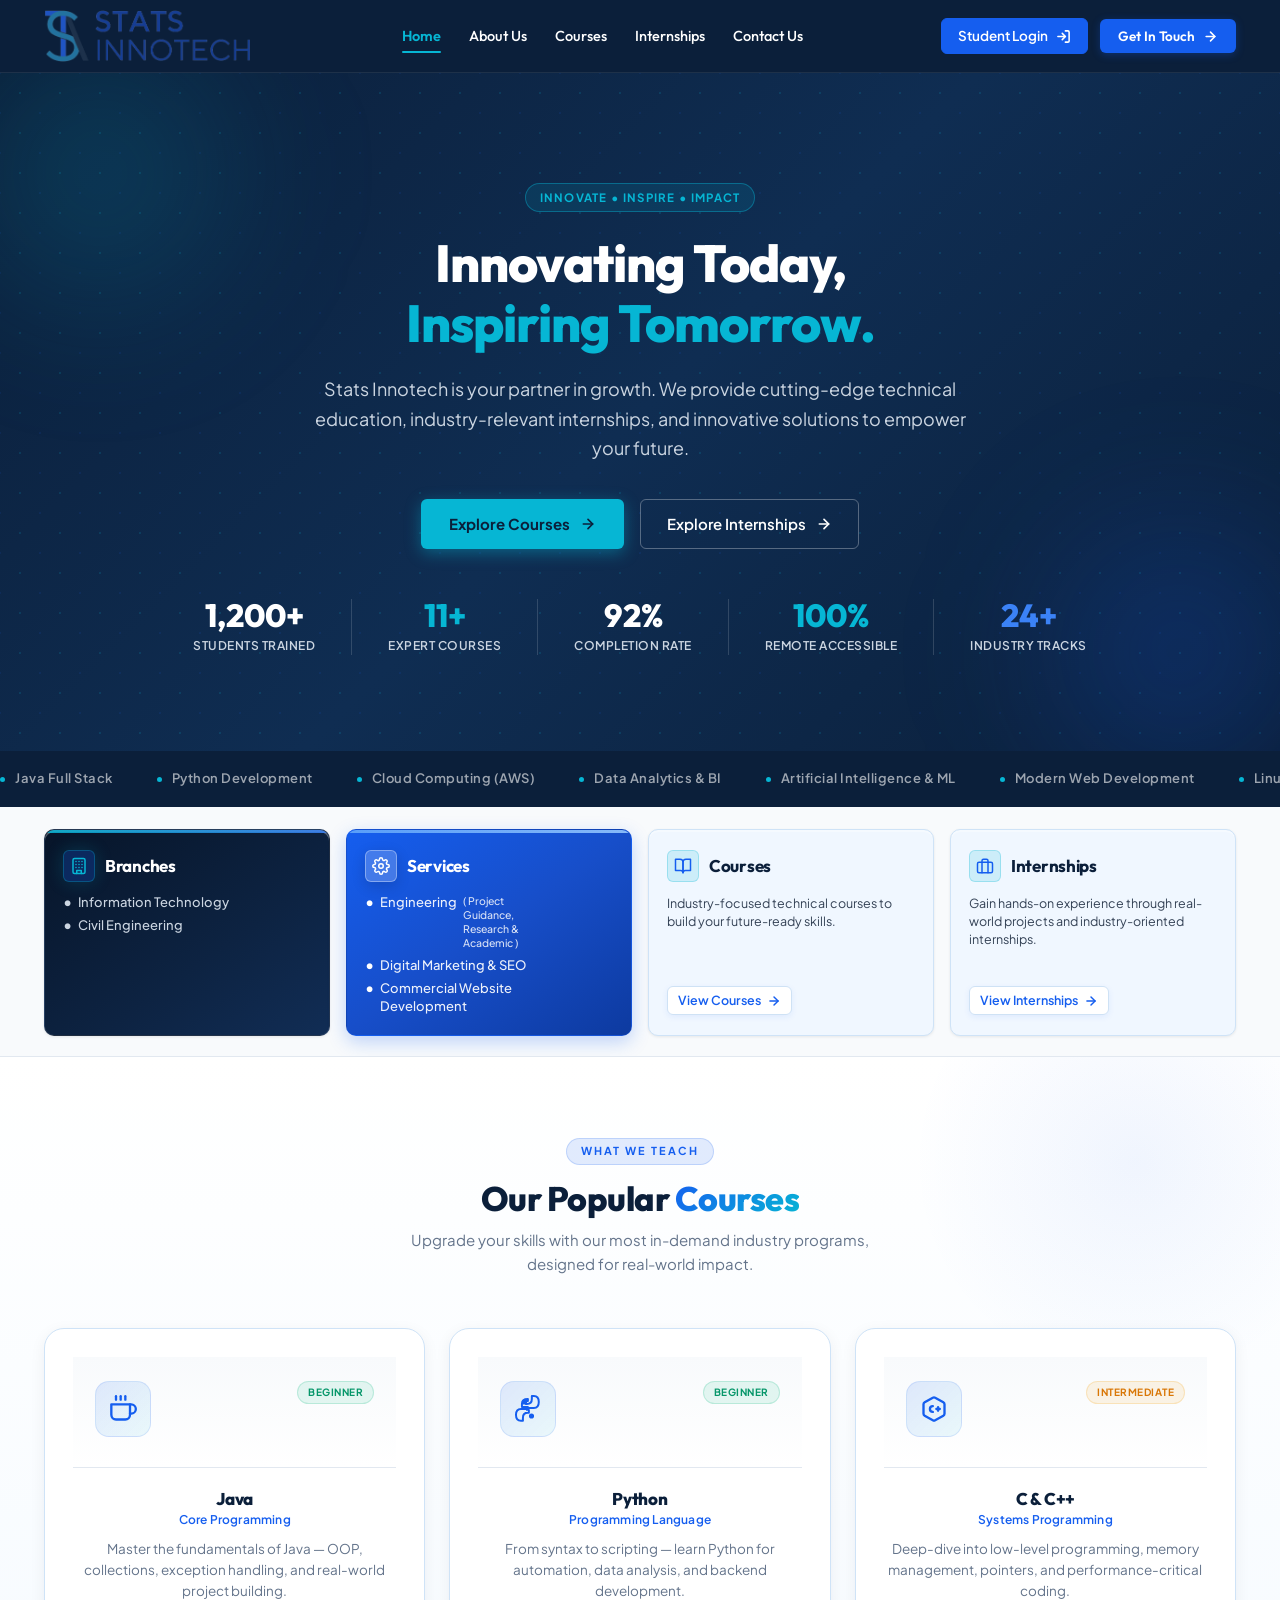
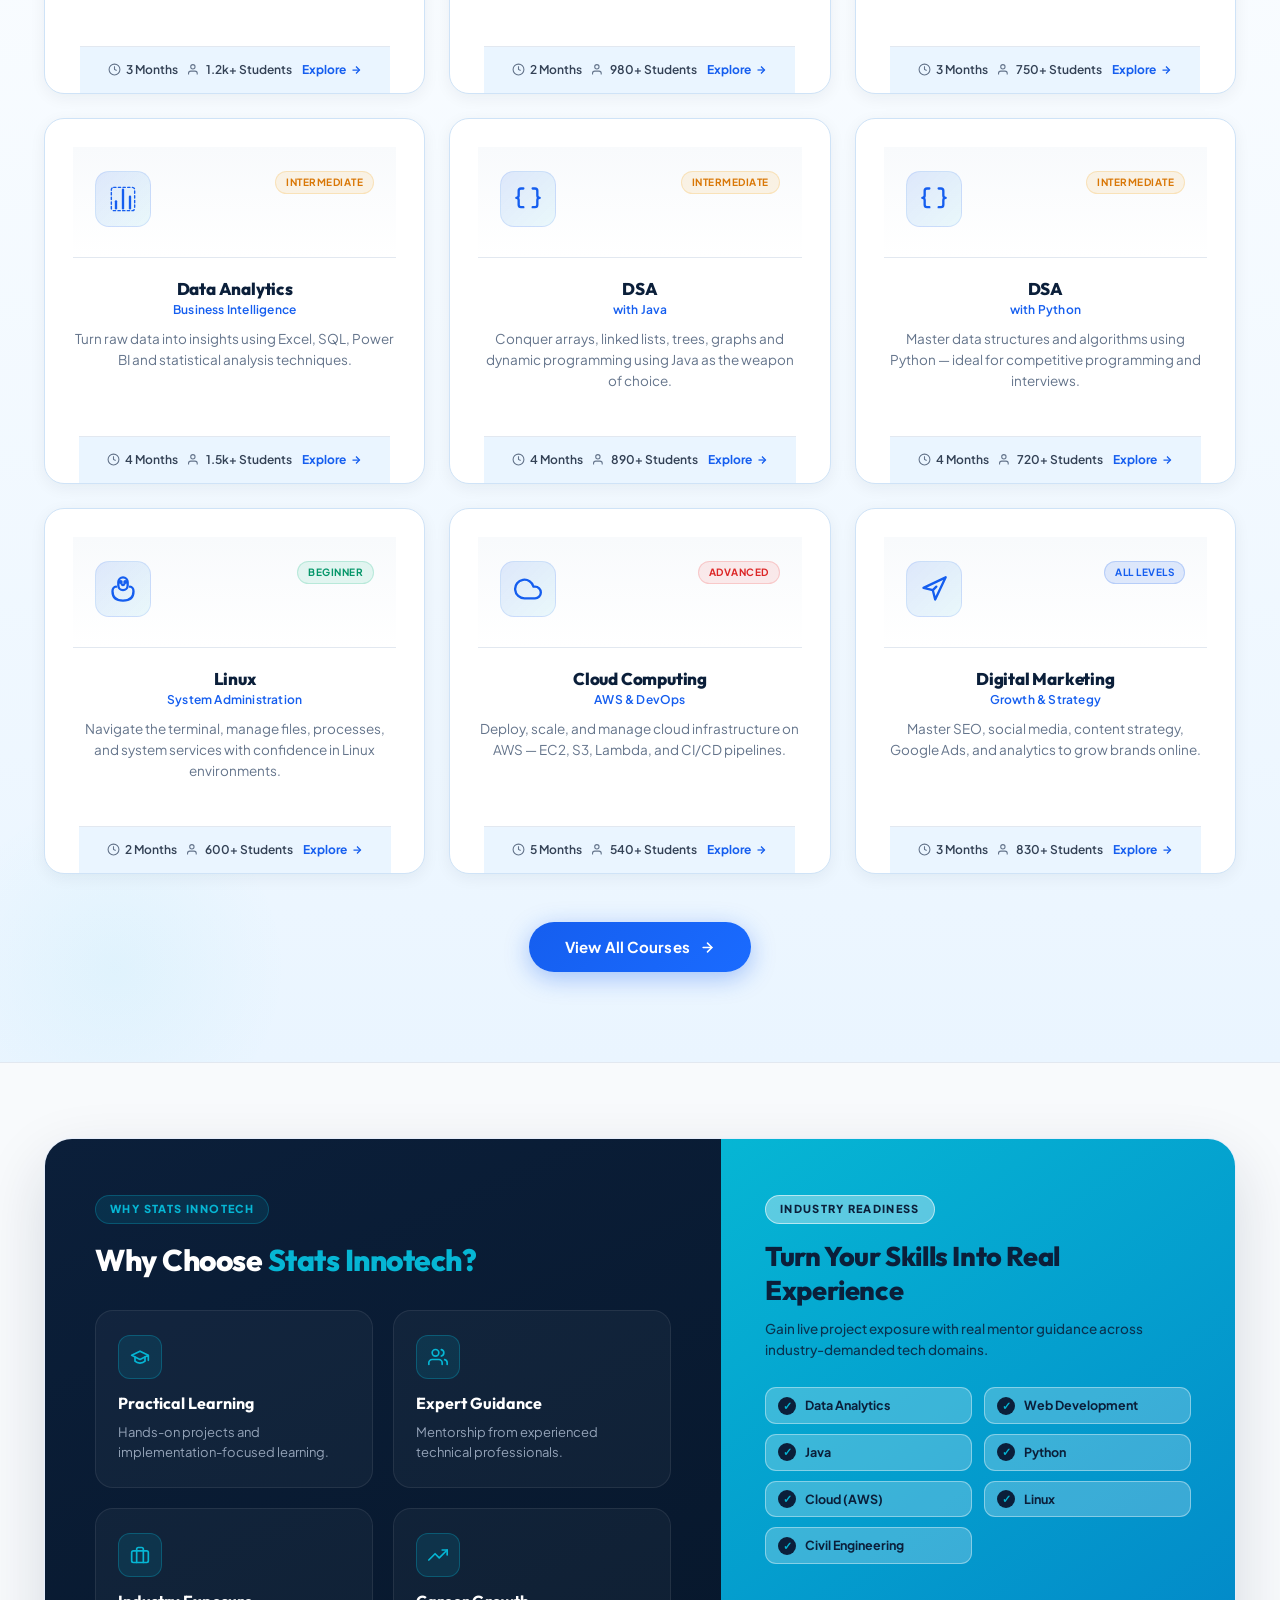
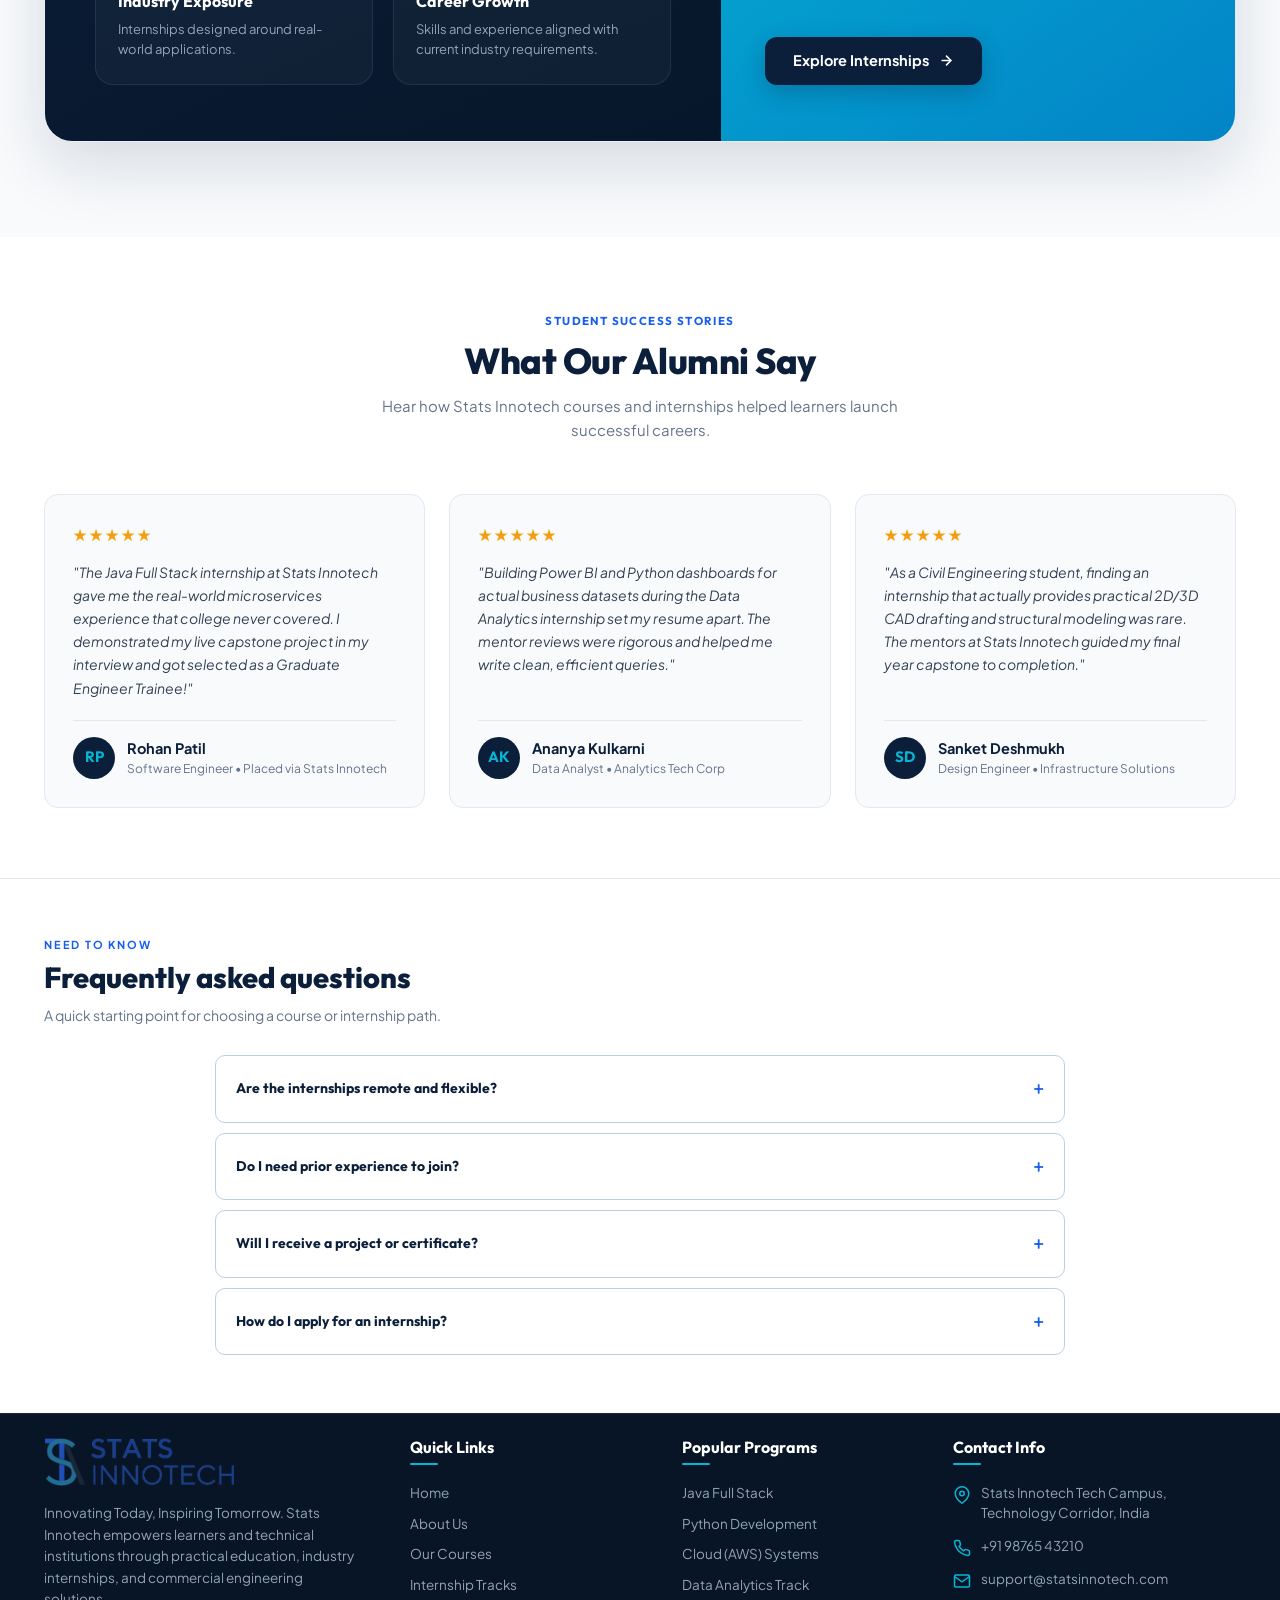
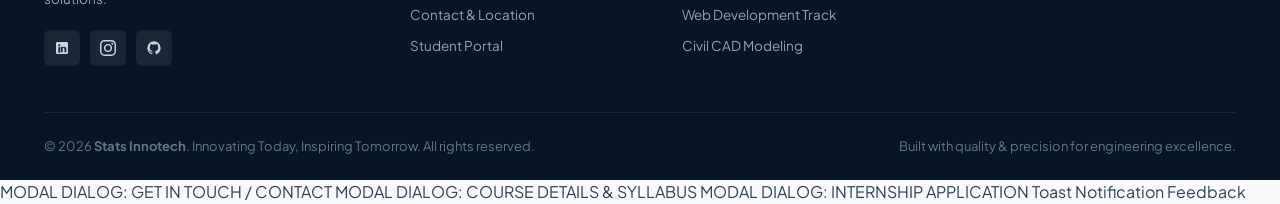
==== index.html @ 2de1ec59 "Rename Index.html to index.html and update link references" ====
<!DOCTYPE html>
<html lang="en">

<head>
  <meta charset="UTF-8">
  <meta name="viewport" content="width=device-width, initial-scale=1.0">
  <title>Stats Innotech</title>
  <link href="https://fonts.googleapis.com" rel="preconnect" />
  <link crossorigin="" href="https://fonts.gstatic.com" rel="preconnect" />
  <link
    href="https://fonts.googleapis.com/css2?family=Outfit:wght@400;500;600;700;800&amp;family=Plus+Jakarta+Sans:wght@400;500;600;700&amp;display=swap"
    rel="stylesheet" />
  <link rel="stylesheet" href="styles.css" />
  <style>
    /* ==========================================================================
   STATS INNOTECH - DESIGN SYSTEM & STYLESHEET
   Brand Colors:
     - Navy: #0B1F3A
     - Primary Blue: #155EEF
     - Electric Cyan: #06B6D4
     - White / Ice: #FFFFFF / #EAF5FF
     - Slate: #334155 / #64748B / #94A3B8
   ========================================================================== */

    :root {
      --navy-primary: #0B1F3A;
      --navy-dark: #071527;
      --navy-light: #11294a;
      --navy-card: #0e2444;
      --blue-primary: #155EEF;
      --blue-hover: #104ecc;
      --blue-subtle: rgba(21, 94, 239, 0.12);
      --cyan-primary: #06B6D4;
      --cyan-glow: rgba(6, 182, 212, 0.35);
      --cyan-subtle: rgba(6, 182, 212, 0.1);
      --ice-bg: #EAF5FF;
      --ice-card: #F0F7FF;
      --ice-border: #CFE3F7;
      --white: #FFFFFF;
      --slate-dark: #334155;
      --slate-muted: #64748B;
      --slate-light: #94A3B8;
      --border-light: #E2E8F0;
      --radius-sm: 6px;
      --radius-md: 10px;
      --radius-lg: 14px;
      --radius-xl: 20px;
      --radius-pill: 9999px;
      --font-main: 'Outfit', -apple-system, BlinkMacSystemFont, 'Segoe UI', Roboto, sans-serif;
      --font-body: 'Plus Jakarta Sans', -apple-system, BlinkMacSystemFont, 'Segoe UI', Roboto, sans-serif;
      --transition-fast: 0.2s ease;
      --transition-normal: 0.3s cubic-bezier(0.4, 0, 0.2, 1);
      --shadow-sm: 0 1px 3px rgba(0, 0, 0, 0.08);
      --shadow-md: 0 4px 12px rgba(11, 31, 58, 0.08);
      --shadow-lg: 0 10px 25px -5px rgba(11, 31, 58, 0.12);
      --shadow-glow: 0 0 25px rgba(6, 182, 212, 0.25);
    }

    /* Reset & Base Setup */
    *,
    *::before,
    *::after {
      box-sizing: border-box;
      margin: 0;
      padding: 0;
    }

    html {
      scroll-behavior: smooth;
      font-size: 16px;
    }

    body {
      font-family: var(--font-body);
      background-color: #F8FAFC;
      color: var(--slate-dark);
      line-height: 1.5;
      -webkit-font-smoothing: antialiased;
      -moz-osx-font-smoothing: grayscale;
      overflow-x: hidden;
    }

    /* Typography Utilities */
    h1,
    h2,
    h3,
    h4,
    h5,
    h6 {
      font-family: var(--font-main);
      font-weight: 700;
      color: var(--navy-primary);
      line-height: 1.2;
    }

    a {
      text-decoration: none;
      color: inherit;
      transition: var(--transition-fast);
    }

    ul {
      list-style: none;
    }

    button {
      font-family: var(--font-main);
      cursor: pointer;
      border: none;
      background: none;
      transition: var(--transition-normal);
    }

    /* Containers */
    .container {
      width: 100%;
      max-width: 1240px;
      margin: 0 auto;
      padding: 0 24px;
    }

    /* ==========================================================================
   HEADER / NAVBAR
   ========================================================================== */
    .site-header {
      position: sticky;
      top: 0;
      z-index: 1000;
      background-color: var(--navy-primary);
      border-bottom: 1px solid rgba(255, 255, 255, 0.08);
      backdrop-filter: none;
      padding: 10px 0;
      transition: var(--transition-normal);
    }

    .site-header.scrolled {
      background-color: var(--navy-primary);
      box-shadow: 0 4px 20px rgba(0, 0, 0, 0.25);
      padding: 8px 0;
    }

    .nav-container {
      display: flex;
      align-items: center;
      justify-content: space-between;
      gap: 20px;
    }

    /* Brand Logo */
    .brand-logo {
      display: flex;
      align-items: center;
      gap: 12px;
      text-decoration: none;
    }

    .brand-logo-image {
      display: block;
      width: 220px;
      height: auto;
      max-height: 52px;
      object-fit: contain;
      object-position: left center;
      flex-shrink: 0;
    }

    /* Nav Links */
    .nav-menu {
      display: flex;
      align-items: center;
      gap: 28px;
    }

    .nav-link {
      font-family: var(--font-main);
      font-size: 14.5px;
      font-weight: 500;
      color: #ffffff;
      position: relative;
      padding: 6px 0;
      transition: var(--transition-fast);
    }

    .nav-link:hover {
      color: var(--white);
    }

    .nav-link.active {
      color: var(--cyan-primary);
      font-weight: 600;
    }

    .nav-link.active::after {
      content: '';
      position: absolute;
      bottom: 0;
      left: 0;
      width: 100%;
      height: 2px;
      background: var(--cyan-primary);
      border-radius: var(--radius-pill);
    }

    /* Header CTA Button */
    .btn-header-cta {
      display: inline-flex;
      align-items: center;
      gap: 8px;
      background-color: var(--blue-primary);
      color: var(--white);
      font-size: 13.5px;
      font-weight: 600;
      padding: 8px 18px;
      border-radius: var(--radius-sm);
      transition: var(--transition-normal);
      box-shadow: 0 2px 8px rgba(21, 94, 239, 0.3);
    }

    .btn-header-cta:hover {
      background-color: var(--blue-hover);
      transform: translateY(-1px);
      box-shadow: 0 4px 14px rgba(21, 94, 239, 0.45);
    }

    .btn-header-login {
      display: inline-flex;
      align-items: center;
      gap: 8px;
      color: var(--white);
      border: 1px solid rgba(255, 255, 255, 0.28);
      font-size: 13.5px;
      font-weight: 600;
      padding: 7px 16px;
      border-radius: var(--radius-sm);
      transition: var(--transition-normal);
    }

    .btn-header-login:hover {
      background: rgba(255, 255, 255, 0.1);
      border-color: var(--cyan-primary);
      color: var(--cyan-primary);
    }

    /* Mobile Toggle */
    .mobile-nav-toggle {
      display: none;
      background: none;
      border: none;
      color: var(--white);
      cursor: pointer;
      padding: 6px;
    }

    /* ==========================================================================
   HERO SECTION
   ========================================================================== */
    .hero-section {
      position: relative;
      background-color: var(--navy-primary);
      background-image:
        radial-gradient(circle at 80% 40%, rgba(21, 94, 239, 0.18) 0%, transparent 60%),
        radial-gradient(circle at 20% 70%, rgba(6, 182, 212, 0.12) 0%, transparent 50%);
      padding: 40px 0 45px;
      overflow: hidden;
      border-bottom: 1px solid rgba(255, 255, 255, 0.05);
    }

    /* Cyber Circuit Background SVG overlay */
    .hero-circuit-bg {
      position: absolute;
      top: 0;
      left: 0;
      width: 100%;
      height: 100%;
      pointer-events: none;
      opacity: 0.35;
      background-image: radial-gradient(rgba(6, 182, 212, 0.2) 1px, transparent 1px), radial-gradient(rgba(21, 94, 239, 0.15) 1px, transparent 1px);
      background-size: 40px 40px;
      background-position: 0 0, 20px 20px;
    }

    .hero-grid {
      display: grid;
      grid-template-columns: 1.05fr 0.95fr;
      align-items: center;
      gap: 36px;
      position: relative;
      z-index: 2;
    }

    /* Left Hero Content */
    .hero-content {
      display: flex;
      flex-direction: column;
    }

    .hero-pill-badge {
      display: inline-flex;
      align-items: center;
      gap: 6px;
      padding: 5px 14px;
      border-radius: var(--radius-pill);
      background: rgba(6, 182, 212, 0.08);
      border: 1px solid rgba(6, 182, 212, 0.35);
      color: var(--cyan-primary);
      font-size: 11px;
      font-weight: 600;
      letter-spacing: 1.4px;
      margin-bottom: 20px;
      width: fit-content;
    }

    .hero-title {
      font-size: 46px;
      font-weight: 800;
      color: var(--white);
      line-height: 1.15;
      margin-bottom: 18px;
      letter-spacing: -0.5px;
    }

    .hero-title .text-cyan {
      color: var(--cyan-primary);
    }

    .hero-description {
      color: var(--slate-light);
      font-size: 15px;
      line-height: 1.6;
      max-width: 530px;
      margin-bottom: 28px;
    }

    /* Hero CTA Buttons */
    .hero-cta-group {
      display: flex;
      align-items: center;
      gap: 14px;
      margin-bottom: 34px;
      flex-wrap: wrap;
    }

    .btn-primary-hero {
      display: inline-flex;
      align-items: center;
      gap: 10px;
      background-color: var(--blue-primary);
      color: var(--white);
      font-size: 14.5px;
      font-weight: 600;
      padding: 12px 24px;
      border-radius: var(--radius-sm);
      transition: var(--transition-normal);
      box-shadow: 0 4px 14px rgba(21, 94, 239, 0.35);
    }

    .btn-primary-hero:hover {
      background-color: var(--blue-hover);
      transform: translateY(-2px);
      box-shadow: 0 6px 20px rgba(21, 94, 239, 0.5);
    }

    .btn-secondary-hero {
      display: inline-flex;
      align-items: center;
      gap: 10px;
      background: rgba(255, 255, 255, 0.03);
      color: var(--white);
      font-size: 14.5px;
      font-weight: 600;
      padding: 11px 22px;
      border-radius: var(--radius-sm);
      border: 1px solid rgba(255, 255, 255, 0.18);
      transition: var(--transition-normal);
    }

    .btn-secondary-hero:hover {
      background: rgba(255, 255, 255, 0.08);
      border-color: rgba(255, 255, 255, 0.35);
      transform: translateY(-2px);
    }

    /* Hero Quick Feature Badges */
    .hero-badges-row {
      display: flex;
      align-items: center;
      gap: 20px;
      flex-wrap: wrap;
    }

    /* ==========================================================================
   IMPACT METRICS
   ========================================================================== */
    .impact-section {
      position: relative;
      z-index: 3;
      margin-top: -1px;
      padding: 24px 0;
      background: var(--white);
      border-bottom: 1px solid var(--border-light);
      box-shadow: 0 8px 22px rgba(11, 31, 58, 0.06);
    }

    .impact-grid {
      display: grid;
      grid-template-columns: repeat(5, 1fr);
      gap: 14px;
    }

    .impact-item {
      min-height: 76px;
      padding: 4px 22px;
      display: flex;
      flex-direction: column;
      align-items: center;
      justify-content: center;
      border: 1px solid #B7D0E5;
      border-top: 3px solid var(--cyan-primary);
      border-radius: var(--radius-md);
      background: linear-gradient(145deg, var(--white), #F5FAFF);
      text-align: center;
      box-shadow: 0 3px 8px rgba(11, 31, 58, 0.06);
      transition: transform var(--transition-fast), border-color var(--transition-fast), box-shadow var(--transition-fast);
    }

    .impact-item:hover,
    .impact-item:focus-within {
      border-color: var(--blue-primary);
      transform: translateY(-4px);
      box-shadow: 0 10px 20px rgba(21, 94, 239, 0.16);
    }

    .impact-value {
      display: block;
      color: var(--navy-primary);
      font-family: var(--font-main);
      font-size: 27px;
      font-weight: 800;
      line-height: 1.1;
    }

    .impact-value .plus {
      color: var(--cyan-primary);
    }

    .impact-label {
      display: block;
      margin-top: 6px;
      color: var(--slate-muted);
      font-size: 11px;
      font-weight: 600;
      line-height: 1.3;
    }

    .hero-badge-item {
      display: flex;
      align-items: center;
      gap: 10px;
    }

    .hero-badge-icon {
      width: 34px;
      height: 34px;
      border-radius: 50%;
      background: rgba(21, 94, 239, 0.15);
      border: 1px solid rgba(6, 182, 212, 0.3);
      display: flex;
      align-items: center;
      justify-content: center;
      color: var(--cyan-primary);
      flex-shrink: 0;
    }

    .hero-badge-text {
      font-size: 12.5px;
      font-weight: 500;
      color: #E2E8F0;
      line-height: 1.25;
      max-width: 105px;
    }

    /* Right Hero Visual */
    .hero-visual-wrapper {
      position: relative;
      display: flex;
      justify-content: center;
      align-items: center;
    }

    .hero-visual-container {
      position: relative;
      width: 100%;
      max-width: 540px;
      border-radius: var(--radius-lg);
      overflow: hidden;
      box-shadow: 0 15px 35px rgba(0, 0, 0, 0.45);
    }

    .hero-image {
      width: 100%;
      height: auto;
      display: block;
      object-fit: cover;
      transition: transform 0.5s ease;
    }

    .hero-visual-container:hover .hero-image {
      transform: scale(1.02);
    }

    .hero-visual-glow {
      position: absolute;
      top: 50%;
      right: 10%;
      width: 350px;
      height: 350px;
      background: radial-gradient(circle, rgba(21, 94, 239, 0.25) 0%, rgba(6, 182, 212, 0.15) 50%, transparent 70%);
      filter: blur(40px);
      pointer-events: none;
      z-index: 1;
    }

    /* ==========================================================================
   FOUR FEATURE CARDS GRID (DIRECTLY BELOW HERO)
   ========================================================================== */
    .feature-cards-section {
      padding: 30px 0 20px;
      position: relative;
      margin-top: -8px;
    }

    .feature-cards-grid {
      display: grid;
      grid-template-columns: repeat(4, 1fr);
      gap: 16px;
    }

    /* Base Card Style */
    .feature-card {
      border-radius: var(--radius-md);
      padding: 20px 18px;
      display: flex;
      flex-direction: column;
      justify-content: space-between;
      min-height: 165px;
      position: relative;
      overflow: hidden;
      transition: var(--transition-normal);
      border: 1px solid rgba(21, 94, 239, 0.22);
      box-shadow: var(--shadow-sm), inset 0 2px 0 rgba(255, 255, 255, 0.32);
    }

    .feature-card:hover {
      transform: translateY(-4px);
      box-shadow: var(--shadow-lg);
    }

    /* Card 1: Branches (Dark Navy) */
    .card-branches {
      background-color: var(--navy-primary);
      border: 1px solid rgba(255, 255, 255, 0.1);
      color: var(--white);
    }

    .card-branches .card-header-icon {
      background: rgba(21, 94, 239, 0.25);
      color: var(--cyan-primary);
      border: 1px solid rgba(6, 182, 212, 0.3);
    }

    .card-branches-bg-art {
      position: absolute;
      right: 0;
      bottom: 0;
      width: 100px;
      height: 120px;
      pointer-events: none;
      opacity: 0.55;
      background-repeat: no-repeat;
      background-position: right bottom;
      background-size: contain;
    }

    /* Card 2: Services (Vibrant Blue) */
    .card-services {
      background-color: var(--blue-primary);
      color: var(--white);
      box-shadow: 0 6px 18px rgba(21, 94, 239, 0.25);
    }

    .card-services .card-header-icon {
      background: rgba(255, 255, 255, 0.2);
      color: var(--white);
    }

    .card-services-bg-art {
      position: absolute;
      right: -5px;
      bottom: -5px;
      width: 110px;
      height: 105px;
      pointer-events: none;
      opacity: 0.9;
      background-repeat: no-repeat;
      background-position: right bottom;
      background-size: contain;
    }

    /* Card 3 & 4: Courses & Internships (Ice Blue) */
    .card-light {
      background-color: var(--ice-card);
      border: 1px solid var(--ice-border);
      color: var(--navy-primary);
    }

    .card-light .card-header-icon {
      background: rgba(6, 182, 212, 0.15);
      color: var(--blue-primary);
      border: 1px solid rgba(6, 182, 212, 0.25);
    }

    /* Common Card Header */
    .card-header-row {
      display: flex;
      align-items: center;
      gap: 10px;
      margin-bottom: 12px;
    }

    .card-header-icon {
      width: 32px;
      height: 32px;
      border-radius: var(--radius-sm);
      display: flex;
      align-items: center;
      justify-content: center;
      flex-shrink: 0;
    }

    .card-title {
      font-size: 17px;
      font-weight: 700;
      line-height: 1.2;
    }

    .card-branches .card-title,
    .card-services .card-title {
      color: var(--white);
    }

    .card-light .card-title {
      color: var(--navy-primary);
    }

    /* Card Content / Lists */
    .card-bullet-list {
      display: flex;
      flex-direction: column;
      gap: 6px;
      font-size: 12px;
      line-height: 1.35;
      position: relative;
      z-index: 2;
    }

    .card-bullet-list li {
      display: flex;
      align-items: flex-start;
      gap: 6px;
    }

    .card-bullet-list li::before {
      content: '•';
      font-size: 14px;
      color: inherit;
      line-height: 1;
    }

    .card-services .card-bullet-list {
      max-width: 170px;
    }

    .card-description {
      font-size: 12.5px;
      line-height: 1.45;
      color: var(--slate-dark);
      margin-bottom: 14px;
    }

    /* Card Action Links */
    .card-action-btn {
      display: inline-flex;
      align-items: center;
      gap: 6px;
      font-size: 12.5px;
      font-weight: 600;
      color: var(--blue-primary);
      padding: 4px 10px;
      border: 1px solid rgba(21, 94, 239, 0.25);
      border-radius: var(--radius-sm);
      background: rgba(255, 255, 255, 0.6);
      width: fit-content;
      transition: var(--transition-fast);
    }

    .card-action-btn:hover {
      background: var(--blue-primary);
      color: var(--white);
      border-color: var(--blue-primary);
      gap: 9px;
    }

    /* ==========================================================================
   OUR POPULAR COURSES SECTION — PREMIUM REDESIGN
   ========================================================================== */
    .courses-section {
      padding: 80px 0 90px;
      background: linear-gradient(180deg, var(--white) 0%, var(--ice-bg) 100%);
      border-top: 1px solid var(--border-light);
      border-bottom: 1px solid var(--border-light);
      position: relative;
      overflow: hidden;
    }

    .courses-section::before {
      content: '';
      position: absolute;
      top: -120px;
      right: -80px;
      width: 450px;
      height: 450px;
      background: radial-gradient(circle, rgba(21, 94, 239, 0.06) 0%, transparent 70%);
      pointer-events: none;
    }

    .courses-section::after {
      content: '';
      position: absolute;
      bottom: -80px;
      left: -60px;
      width: 350px;
      height: 350px;
      background: radial-gradient(circle, rgba(6, 182, 212, 0.05) 0%, transparent 70%);
      pointer-events: none;
    }

    .section-header-centered {
      text-align: center;
      margin-bottom: 52px;
    }

    .section-eyebrow {
      display: inline-block;
      font-size: 11px;
      font-weight: 700;
      letter-spacing: 2px;
      text-transform: uppercase;
      color: var(--blue-primary);
      background: var(--blue-subtle);
      border: 1px solid rgba(21, 94, 239, 0.18);
      border-radius: var(--radius-pill);
      padding: 4px 14px;
      margin-bottom: 14px;
    }

    .section-title-with-lines {
      display: block;
      font-size: 34px;
      font-weight: 800;
      color: var(--navy-primary);
      letter-spacing: -0.5px;
      line-height: 1.15;
      margin-bottom: 10px;
    }

    .section-title-with-lines .title-accent {
      background: linear-gradient(135deg, var(--blue-primary), var(--cyan-primary));
      -webkit-background-clip: text;
      -webkit-text-fill-color: transparent;
      background-clip: text;
    }

    .section-subtitle {
      font-size: 15px;
      color: var(--slate-muted);
      margin-top: 0;
      max-width: 520px;
      margin-left: auto;
      margin-right: auto;
      line-height: 1.6;
    }

    /* Premium 3-column Courses Grid */
    .courses-grid {
      display: grid;
      grid-template-columns: repeat(3, 1fr);
      gap: 24px;
      margin-bottom: 48px;
      position: relative;
      z-index: 1;
    }

    .course-card {
      background: var(--white);
      border: 1px solid var(--ice-border);
      border-radius: var(--radius-xl);
      padding: 0;
      display: flex;
      flex-direction: column;
      min-height: 280px;
      transition: transform 0.3s cubic-bezier(0.34, 1.56, 0.64, 1), box-shadow 0.3s ease, border-color 0.3s ease;
      cursor: pointer;
      box-shadow: 0 4px 16px rgba(11, 31, 58, 0.06);
      overflow: hidden;
      position: relative;
    }

    /* Top accent gradient bar */
    .course-card::before {
      content: '';
      position: absolute;
      top: 0;
      left: 0;
      right: 0;
      height: 3px;
      background: linear-gradient(90deg, var(--blue-primary), var(--cyan-primary));
      opacity: 0;
      transition: opacity 0.3s ease;
    }

    .course-card:hover::before {
      opacity: 1;
    }

    .course-card:hover {
      border-color: rgba(21, 94, 239, 0.25);
      box-shadow: 0 20px 48px rgba(21, 94, 239, 0.14), 0 6px 16px rgba(11, 31, 58, 0.08);
      transform: translateY(-8px);
    }

    /* Card inner body */
    .course-card-body {
      padding: 28px 28px 24px;
      display: flex;
      flex-direction: column;
      flex: 1;
    }

    /* Card top row: icon + badge */
    .course-card-top {
      display: flex;
      align-items: flex-start;
      justify-content: space-between;
      margin-bottom: 20px;
    }

    .course-icon-wrap {
      width: 56px;
      height: 56px;
      border-radius: 14px;
      background: linear-gradient(135deg, var(--blue-subtle), rgba(6, 182, 212, 0.08));
      border: 1px solid rgba(21, 94, 239, 0.12);
      display: flex;
      align-items: center;
      justify-content: center;
      color: var(--blue-primary);
      flex-shrink: 0;
      transition: transform 0.3s ease, background 0.3s ease;
    }

    .course-card:hover .course-icon-wrap {
      transform: scale(1.08) rotate(-4deg);
      background: linear-gradient(135deg, rgba(21, 94, 239, 0.18), rgba(6, 182, 212, 0.14));
      color: var(--blue-primary);
    }

    .course-level-badge {
      display: inline-block;
      font-size: 10px;
      font-weight: 700;
      letter-spacing: 0.5px;
      text-transform: uppercase;
      padding: 3px 10px;
      border-radius: var(--radius-pill);
    }

    .badge-beginner {
      background: rgba(16, 185, 129, 0.1);
      color: #059669;
      border: 1px solid rgba(16, 185, 129, 0.2);
    }

    .badge-intermediate {
      background: rgba(245, 158, 11, 0.1);
      color: #d97706;
      border: 1px solid rgba(245, 158, 11, 0.2);
    }

    .badge-advanced {
      background: rgba(239, 68, 68, 0.1);
      color: #dc2626;
      border: 1px solid rgba(239, 68, 68, 0.2);
    }

    .badge-all {
      background: var(--blue-subtle);
      color: var(--blue-primary);
      border: 1px solid rgba(21, 94, 239, 0.2);
    }

    .course-name {
      font-size: 17px;
      font-weight: 800;
      color: var(--navy-primary);
      line-height: 1.25;
      margin-bottom: 2px;
    }

    .course-subname {
      font-size: 12px;
      font-weight: 600;
      color: var(--blue-primary);
      margin-bottom: 10px;
      letter-spacing: 0.2px;
    }

    .course-desc {
      font-size: 13.5px;
      color: var(--slate-muted);
      line-height: 1.55;
      flex: 1;
      margin-bottom: 20px;
    }

    /* Card footer stats */
    .course-card-footer {
      display: flex;
      align-items: center;
      justify-content: space-between;
      padding: 14px 28px;
      background: var(--ice-bg);
      border-top: 1px solid var(--border-light);
    }

    .course-stat {
      display: flex;
      align-items: center;
      gap: 5px;
      font-size: 12px;
      font-weight: 600;
      color: var(--slate-dark);
    }

    .course-stat svg {
      color: var(--slate-muted);
    }

    .course-enroll-link {
      font-size: 12px;
      font-weight: 700;
      color: var(--blue-primary);
      display: flex;
      align-items: center;
      gap: 4px;
      transition: gap 0.2s ease;
    }

    .course-card:hover .course-enroll-link {
      gap: 8px;
    }

    /* View All Courses CTA */
    .courses-cta-container {
      display: flex;
      justify-content: center;
      position: relative;
      z-index: 1;
    }

    .btn-pill-courses {
      display: inline-flex;
      align-items: center;
      gap: 10px;
      background: linear-gradient(135deg, var(--blue-primary), #1a6bff);
      color: var(--white);
      font-size: 15px;
      font-weight: 700;
      padding: 14px 36px;
      border-radius: var(--radius-pill);
      transition: var(--transition-normal);
      box-shadow: 0 6px 24px rgba(21, 94, 239, 0.35);
      letter-spacing: 0.1px;
    }

    .btn-pill-courses:hover {
      background: linear-gradient(135deg, var(--blue-hover), var(--blue-primary));
      transform: translateY(-3px);
      box-shadow: 0 10px 32px rgba(21, 94, 239, 0.5);
      gap: 16px;
    }

    /* ==========================================================================
   SPLIT BOTTOM BANNER
   Left (Why Choose) + Right (Real Experience)
   ========================================================================== */
    .split-banner-section {
      padding: 75px 0 95px;
      background: #F8FAFC;
    }

    .split-banner-container {
      display: grid;
      grid-template-columns: 1.25fr 0.95fr;
      border-radius: 28px;
      overflow: hidden;
      box-shadow: 0 24px 64px rgba(11, 31, 58, 0.14);
      border: 1px solid rgba(21, 94, 239, 0.08);
    }

    /* Left Panel: Why Choose */
    .split-panel-navy {
      background: linear-gradient(155deg, #0B1F3A 0%, #07172B 100%);
      padding: 56px 50px;
      color: var(--white);
      display: flex;
      flex-direction: column;
      justify-content: center;
      position: relative;
    }

    .split-eyebrow {
      display: inline-flex;
      align-items: center;
      gap: 6px;
      font-size: 11px;
      font-weight: 800;
      letter-spacing: 1.4px;
      text-transform: uppercase;
      color: var(--cyan-primary);
      background: rgba(6, 182, 212, 0.12);
      border: 1px solid rgba(6, 182, 212, 0.28);
      padding: 5px 14px;
      border-radius: 999px;
      width: fit-content;
      margin-bottom: 18px;
    }

    .split-panel-title {
      font-size: 30px;
      font-weight: 800;
      color: var(--white);
      margin-bottom: 32px;
      line-height: 1.22;
      letter-spacing: -0.5px;
    }

    .split-panel-title .text-cyan {
      color: var(--cyan-primary);
    }

    .why-choose-grid {
      display: grid;
      grid-template-columns: repeat(2, 1fr);
      gap: 20px;
    }

    .why-item {
      display: flex;
      flex-direction: column;
      background: rgba(255, 255, 255, 0.035);
      border: 1px solid rgba(255, 255, 255, 0.08);
      border-radius: 18px;
      padding: 24px 22px;
      transition: all 0.3s cubic-bezier(0.16, 1, 0.3, 1);
    }

    .why-item:hover {
      background: rgba(255, 255, 255, 0.065);
      border-color: rgba(6, 182, 212, 0.4);
      transform: translateY(-3px);
      box-shadow: 0 12px 28px rgba(0, 0, 0, 0.28);
    }

    .why-item-icon {
      width: 44px;
      height: 44px;
      border-radius: 12px;
      background: rgba(6, 182, 212, 0.12);
      border: 1px solid rgba(6, 182, 212, 0.3);
      display: flex;
      align-items: center;
      justify-content: center;
      color: var(--cyan-primary);
      margin-bottom: 14px;
      transition: transform 0.3s ease, background 0.3s ease;
    }

    .why-item:hover .why-item-icon {
      transform: scale(1.08);
      background: rgba(6, 182, 212, 0.22);
    }

    .why-item-title {
      font-size: 16px;
      font-weight: 700;
      color: var(--white);
      margin-bottom: 8px;
      line-height: 1.3;
    }

    .why-item-desc {
      font-size: 13px;
      line-height: 1.55;
      color: #94A3B8;
      margin: 0;
    }

    /* Right Panel: Turn Skills */
    .split-panel-cyan {
      background: linear-gradient(145deg, #06B6D4 0%, #0284C7 100%);
      padding: 56px 44px;
      color: var(--navy-primary);
      display: flex;
      flex-direction: column;
      justify-content: space-between;
      position: relative;
    }

    .cyan-panel-badge {
      display: inline-flex;
      align-items: center;
      font-size: 11px;
      font-weight: 800;
      letter-spacing: 1.3px;
      text-transform: uppercase;
      color: var(--navy-primary);
      background: rgba(255, 255, 255, 0.35);
      border: 1px solid rgba(255, 255, 255, 0.55);
      padding: 5px 14px;
      border-radius: 999px;
      width: fit-content;
      margin-bottom: 16px;
    }

    .cyan-panel-title {
      font-size: 27px;
      font-weight: 800;
      color: var(--navy-primary);
      margin-bottom: 12px;
      line-height: 1.25;
      letter-spacing: -0.4px;
    }

    .cyan-panel-subtitle {
      font-size: 13.5px;
      line-height: 1.55;
      color: rgba(11, 31, 58, 0.85);
      margin-bottom: 26px;
      font-weight: 500;
    }

    .checklist-grid {
      display: grid;
      grid-template-columns: 1fr 1fr;
      gap: 10px 12px;
      margin-bottom: 32px;
    }

    .checklist-item {
      display: flex;
      align-items: center;
      gap: 9px;
      background: rgba(255, 255, 255, 0.22);
      border: 1px solid rgba(255, 255, 255, 0.38);
      border-radius: 11px;
      padding: 8px 12px;
      font-size: 12.5px;
      font-weight: 700;
      color: var(--navy-primary);
      transition: all 0.2s ease;
    }

    .checklist-item:hover {
      background: rgba(255, 255, 255, 0.38);
      transform: translateX(3px);
    }

    .check-icon {
      width: 18px;
      height: 18px;
      background: var(--navy-primary);
      color: var(--cyan-primary);
      border-radius: 50%;
      display: flex;
      align-items: center;
      justify-content: center;
      font-size: 10.5px;
      font-weight: 900;
      flex-shrink: 0;
    }

    .btn-dark-cta {
      display: inline-flex;
      align-items: center;
      justify-content: center;
      gap: 10px;
      background-color: var(--navy-primary);
      color: var(--white);
      font-size: 14.5px;
      font-weight: 700;
      padding: 13px 28px;
      border-radius: 12px;
      width: fit-content;
      transition: var(--transition-normal);
      box-shadow: 0 8px 22px rgba(11, 31, 58, 0.25);
    }

    .btn-dark-cta:hover {
      background-color: var(--navy-dark);
      transform: translateY(-2px);
      box-shadow: 0 12px 30px rgba(11, 31, 58, 0.38);
      gap: 14px;
    }

    @media (max-width: 980px) {
      .split-banner-container {
        grid-template-columns: 1fr;
      }

      .split-panel-navy,
      .split-panel-cyan {
        padding: 44px 32px;
      }
    }

    @media (max-width: 600px) {
      .why-choose-grid {
        grid-template-columns: 1fr;
      }

      .checklist-grid {
        grid-template-columns: 1fr;
      }

      .split-panel-navy,
      .split-panel-cyan {
        padding: 36px 20px;
      }

      .split-panel-title {
        font-size: 24px;
      }

      .cyan-panel-title {
        font-size: 22px;
      }
    }

    .footer-brand {
      display: flex;
      align-items: center;
    }

    .footer-logo {
      display: block;
      width: 190px;
      height: auto;
      max-height: 48px;
      object-fit: contain;
    }

    /* ==========================================================================
   FOOTER
   ========================================================================== */
    .site-footer {
      background-color: var(--navy-dark);
      color: var(--slate-light);
      padding: 24px 0;
      border-top: 1px solid rgba(255, 255, 255, 0.08);
      font-size: 13px;
    }

    .footer-container {
      display: flex;
      align-items: center;
      justify-content: space-between;
      flex-wrap: wrap;
      gap: 16px;
    }

    .footer-links {
      display: flex;
      gap: 20px;
    }

    .footer-links a:hover {
      color: var(--cyan-primary);
    }

    /* ==========================================================================
   MODAL DIALOGS (GET IN TOUCH, COURSE DETAILS, SERVICES, INTERNSHIPS)
   ========================================================================== */
    .modal-overlay {
      position: fixed;
      top: 0;
      left: 0;
      width: 100vw;
      height: 100vh;
      background: rgba(11, 31, 58, 0.8);
      backdrop-filter: blur(8px);
      z-index: 2000;
      display: flex;
      align-items: center;
      justify-content: center;
      padding: 20px;
      opacity: 0;
      pointer-events: none;
      transition: opacity var(--transition-normal);
    }

    .modal-overlay.active {
      opacity: 1;
      pointer-events: auto;
    }

    .modal-card {
      background: var(--white);
      width: 100%;
      max-width: 520px;
      border-radius: var(--radius-lg);
      box-shadow: 0 20px 40px rgba(0, 0, 0, 0.3);
      overflow: hidden;
      transform: translateY(20px) scale(0.96);
      transition: transform var(--transition-normal);
      position: relative;
      max-height: 90vh;
      display: flex;
      flex-direction: column;
    }

    .modal-overlay.active .modal-card {
      transform: translateY(0) scale(1);
    }

    .modal-header {
      background: var(--navy-primary);
      color: var(--white);
      padding: 18px 24px;
      display: flex;
      align-items: center;
      justify-content: space-between;
    }

    .modal-title {
      color: var(--white);
      font-size: 18px;
      font-weight: 700;
    }

    .modal-close-btn {
      background: rgba(255, 255, 255, 0.1);
      color: var(--white);
      border-radius: 50%;
      width: 30px;
      height: 30px;
      display: flex;
      align-items: center;
      justify-content: center;
      font-size: 18px;
      line-height: 1;
      transition: var(--transition-fast);
    }

    .modal-close-btn:hover {
      background: rgba(255, 255, 255, 0.25);
    }

    .modal-body {
      padding: 24px;
      overflow-y: auto;
    }

    /* All Courses modal */
    .all-courses-grid {
      display: grid;
      grid-template-columns: repeat(2, minmax(0, 1fr));
      gap: 12px;
    }

    .all-course-item {
      width: 100%;
      text-align: left;
      padding: 14px 16px;
      border: 1px solid var(--ice-border);
      border-radius: var(--radius-md);
      background: var(--ice-card);
      color: var(--navy-primary);
      font-family: var(--font-main);
      font-size: 14px;
      font-weight: 600;
      transition: var(--transition-normal);
    }

    .all-course-item:hover {
      background: var(--blue-primary);
      border-color: var(--blue-primary);
      color: var(--white);
      transform: translateY(-2px);
    }

    .all-course-item small {
      display: block;
      margin-top: 3px;
      font-family: var(--font-body);
      font-size: 11px;
      font-weight: 500;
      opacity: 0.7;
    }

    @media (max-width: 560px) {
      .all-courses-grid {
        grid-template-columns: 1fr;
      }
    }

    /* Form Styles inside modal */
    .form-group {
      margin-bottom: 16px;
    }

    .form-label {
      display: block;
      font-size: 13px;
      font-weight: 600;
      color: var(--slate-dark);
      margin-bottom: 6px;
    }

    .form-input,
    .form-select,
    .form-textarea {
      width: 100%;
      padding: 10px 14px;
      font-family: var(--font-body);
      font-size: 14px;
      border: 1px solid var(--border-light);
      border-radius: var(--radius-sm);
      background-color: #F8FAFC;
      color: var(--navy-primary);
      transition: var(--transition-fast);
    }

    .form-input:focus,
    .form-select:focus,
    .form-textarea:focus {
      outline: none;
      border-color: var(--blue-primary);
      background-color: var(--white);
      box-shadow: 0 0 0 3px rgba(21, 94, 239, 0.15);
    }

    .form-submit-btn {
      width: 100%;
      padding: 12px;
      background-color: var(--blue-primary);
      color: var(--white);
      font-size: 15px;
      font-weight: 600;
      border-radius: var(--radius-sm);
      display: flex;
      align-items: center;
      justify-content: center;
      gap: 8px;
      transition: var(--transition-normal);
      margin-top: 8px;
    }

    .form-submit-btn:hover {
      background-color: var(--blue-hover);
      box-shadow: 0 4px 12px rgba(21, 94, 239, 0.35);
    }

    /* Toast Notification */
    .toast-notification {
      position: fixed;
      bottom: 24px;
      right: 24px;
      background-color: var(--navy-primary);
      color: var(--white);
      padding: 14px 22px;
      border-radius: var(--radius-md);
      border-left: 4px solid var(--cyan-primary);
      box-shadow: 0 10px 25px rgba(0, 0, 0, 0.3);
      font-size: 14px;
      font-weight: 500;
      display: flex;
      align-items: center;
      gap: 10px;
      z-index: 3000;
      transform: translateY(100px);
      opacity: 0;
      transition: var(--transition-normal);
    }

    .toast-notification.active {
      transform: translateY(0);
      opacity: 1;
    }

    /* ==========================================================================
  FAQ
  ========================================================================== */
    .home-content-section {
      padding: 58px 0;
      background: var(--white);
      border-top: 1px solid var(--border-light);
    }

    .home-content-section.alt {
      background: var(--ice-bg);
    }

    .home-section-heading {
      max-width: 650px;
      margin-bottom: 28px;
    }

    .home-section-kicker {
      display: block;
      margin-bottom: 8px;
      color: var(--blue-primary);
      font-size: 11px;
      font-weight: 700;
      letter-spacing: 1.8px;
    }

    .home-section-title {
      margin-bottom: 8px;
      font-size: 29px;
      font-weight: 800;
    }

    .home-section-description {
      color: var(--slate-muted);
      font-size: 14px;
      line-height: 1.65;
    }

    .faq-list {
      display: grid;
      gap: 10px;
      max-width: 850px;
    }

    .faq-item {
      border: 1px solid #B7D0E5;
      border-radius: var(--radius-md);
      background: var(--white);
      overflow: hidden;
    }

    .faq-item summary {
      display: flex;
      align-items: center;
      justify-content: space-between;
      gap: 16px;
      padding: 17px 20px;
      color: var(--navy-primary);
      cursor: pointer;
      font-family: var(--font-main);
      font-size: 14px;
      font-weight: 700;
      list-style: none;
    }

    .faq-item summary::-webkit-details-marker {
      display: none;
    }

    .faq-item summary::after {
      content: '+';
      color: var(--blue-primary);
      font-size: 21px;
      font-weight: 400;
    }

    .faq-item[open] summary::after {
      content: '-';
    }

    .faq-answer {
      padding: 0 20px 18px;
      color: var(--slate-muted);
      font-size: 12.5px;
      line-height: 1.65;
    }

    /* ==========================================================================
   RESPONSIVE STYLES
   ========================================================================== */
    @media (max-width: 1080px) {
      .impact-grid {
        grid-template-columns: repeat(3, 1fr);
        row-gap: 18px;
      }

      .courses-grid {
        grid-template-columns: repeat(5, 1fr);
      }

      .feature-cards-grid {
        grid-template-columns: repeat(2, 1fr);
      }

      /* split banner stacks at 960px */

      .why-choose-grid {
        grid-template-columns: repeat(2, 1fr);
      }
    }

    @media (max-width: 860px) {
      .brand-logo-image {
        width: 185px;
        max-height: 44px;
      }

      .nav-menu {
        display: none;
        position: absolute;
        top: 100%;
        left: 0;
        width: 100%;
        background-color: var(--navy-primary);
        flex-direction: column;
        padding: 20px;
        gap: 16px;
        border-bottom: 1px solid rgba(255, 255, 255, 0.1);
      }

      .nav-menu.mobile-open {
        display: flex;
      }

      .mobile-nav-toggle {
        display: block;
      }

      .hero-grid {
        grid-template-columns: 1fr;
        text-align: center;
      }

      .hero-content {
        align-items: center;
      }

      .hero-pill-badge {
        margin: 0 auto 16px;
      }

      .hero-description {
        margin: 0 auto 24px;
      }

      .hero-cta-group {
        justify-content: center;
      }

      .hero-badges-row {
        justify-content: center;
      }

      .hero-title {
        font-size: 36px;
      }

      .courses-grid {
        grid-template-columns: repeat(3, 1fr);
      }
    }

    @media (max-width: 580px) {
      .brand-logo-image {
        width: 165px;
        max-height: 40px;
      }

      .footer-logo {
        width: 165px;
      }

      .feature-cards-grid {
        grid-template-columns: 1fr;
      }

      .impact-grid {
        grid-template-columns: repeat(2, 1fr);
      }

      .impact-item {
        padding: 4px 10px;
      }

      .courses-grid {
        grid-template-columns: repeat(2, 1fr);
      }

      .why-choose-grid {
        grid-template-columns: 1fr;
      }

      .hero-title {
        font-size: 28px;
      }

      .hero-badges-row {
        flex-direction: column;
        align-items: flex-start;
      }
    }



    /* =========================================================
   ONE-FILE APP: PUBLIC SITE + STUDENT PORTAL
   ========================================================= */
    #studentPortalRoot {
      display: none;
      min-height: 100vh;
      width: 100%;
    }

    #publicSiteRoot {
      display: block;
      min-height: 100vh;
    }

    body.student-mode {
      background: #f5f7fb !important;
    }

    /* Solid header: no white fade / transparency / blur */
    .header,
    .site-header,
    header.header,
    header.site-header {
      background: #0B1F3A !important;
      backdrop-filter: none !important;
      -webkit-backdrop-filter: none !important;
      box-shadow: none !important;
    }

    .header .nav-link,
    .site-header a,
    header.header a,
    header.site-header a {
      color: #fff;
    }

    .header .nav-link:hover,
    .header .nav-link.active {
      color: #06B6D4;
    }

    .btn-header-login {
      color: #fff !important;
      background: #155EEF !important;
      border-color: #155EEF !important;
    }

    /* In-page public navigation */
    .one-page-link {
      cursor: pointer;
    }



    #studentPortalRoot * {
      box-sizing: border-box;
    }


    #studentPortalRoot {
      margin: 0;
      font-family: Arial, sans-serif;
      background: #f5f7fb;
      color: #1f2937;
    }


    #studentPortalRoot button,
    #studentPortalRoot input,
    #studentPortalRoot textarea,
    #studentPortalRoot select {
      font: inherit;
    }


    #studentPortalRoot button {
      cursor: pointer;
    }


    #studentPortalRoot .hidden {
      display: none !important;
    }


    /* ========================================================= */
    /* LOGIN */
    /* ========================================================= */

    #studentPortalRoot #loginPage {

      min-height: 100vh;

      display: flex;

      justify-content: center;

      align-items: center;

      padding: 20px;

      background:
        linear-gradient(135deg,
          #ffffff,
          #eef2ff);

    }


    #studentPortalRoot .login-box {

      width: 100%;

      max-width: 430px;

      background: white;

      padding: 35px;

      border-radius: 20px;

      box-shadow:
        0 15px 50px rgba(0, 0, 0, .10);

    }


    #studentPortalRoot .logo {

      width: 80px;

      height: 80px;

      border-radius: 18px;

      display: flex;

      justify-content: center;

      align-items: center;

      margin: 0 auto 20px;

      background: #312e81;

      color: white;

      font-weight: bold;

      font-size: 20px;

    }


    #studentPortalRoot .login-box h1 {

      text-align: center;

      margin-bottom: 8px;

    }


    #studentPortalRoot .login-box p {

      text-align: center;

      color: #6b7280;

      margin-bottom: 25px;

    }


    /* ========================================================= */
    /* FORMS */
    /* ========================================================= */

    #studentPortalRoot .form-group {

      margin-bottom: 16px;

    }


    #studentPortalRoot label {

      display: block;

      margin-bottom: 7px;

      font-weight: 600;

    }


    #studentPortalRoot input,
    #studentPortalRoot textarea,
    #studentPortalRoot select {

      width: 100%;

      padding: 12px 14px;

      border:
        1px solid #d1d5db;

      border-radius: 10px;

      outline: none;

      background: white;

    }


    #studentPortalRoot input:focus,
    #studentPortalRoot textarea:focus,
    #studentPortalRoot select:focus {

      border-color: #4f46e5;

    }


    #studentPortalRoot textarea {

      min-height: 100px;

      resize: vertical;

    }


    /* ========================================================= */
    /* BUTTONS */
    /* ========================================================= */

    #studentPortalRoot .btn {

      border: none;

      border-radius: 10px;

      padding: 11px 18px;

      font-weight: 600;

    }


    #studentPortalRoot .btn-primary {

      background: #4f46e5;

      color: white;

    }


    #studentPortalRoot .btn-danger {

      background: #dc2626;

      color: white;

    }


    #studentPortalRoot .btn-success {

      background: #16a34a;

      color: white;

    }


    #studentPortalRoot .btn-secondary {

      background: #e5e7eb;

      color: #111827;

    }


    /* ========================================================= */
    /* LOGIN LINKS */
    /* ========================================================= */

    #studentPortalRoot .login-links {

      display: flex;

      justify-content: space-between;

      gap: 10px;

      margin-top: 16px;

    }


    #studentPortalRoot .login-link {

      border: none;

      background: none;

      color: #4f46e5;

      font-weight: 600;

      padding: 5px;

    }


    #studentPortalRoot .login-link:hover {

      text-decoration: underline;

    }


    /* ========================================================= */
    /* APP */
    /* ========================================================= */

    #studentPortalRoot #app {

      min-height: 100vh;

      display: flex;

    }


    #studentPortalRoot .sidebar {

      width: 250px;

      background: #111827;

      color: white;

      min-height: 100vh;

      padding: 20px;

      position: fixed;

      left: 0;

      top: 0;

      bottom: 0;

      overflow-y: auto;

    }


    #studentPortalRoot .brand {

      font-size: 21px;

      font-weight: 700;

      margin-bottom: 30px;

    }


    #studentPortalRoot .menu-btn {

      width: 100%;

      text-align: left;

      padding: 12px;

      margin-bottom: 7px;

      border: none;

      border-radius: 9px;

      background: transparent;

      color: #d1d5db;

    }


    #studentPortalRoot .menu-btn:hover,
    #studentPortalRoot .menu-btn.active {

      background: #312e81;

      color: white;

    }


    #studentPortalRoot .main {

      margin-left: 250px;

      width:
        calc(100% - 250px);

    }


    #studentPortalRoot .topbar {

      height: 70px;

      background: #0B1F3A;

      border-bottom:
        1px solid #24496F;

      display: flex;

      justify-content: space-between;

      align-items: center;

      padding: 0 25px;

      position: sticky;

      top: 0;

      z-index: 10;

    }


    #studentPortalRoot .content {

      padding: 25px;

      max-width: 1600px;

      margin: auto;

    }


    #studentPortalRoot .page-title {

      margin-top: 0;

    }


    /* ========================================================= */
    /* CARDS */
    /* ========================================================= */

    #studentPortalRoot .cards {

      display: grid;

      grid-template-columns:
        repeat(auto-fit,
          minmax(190px, 1fr));

      gap: 18px;

      margin-bottom: 25px;

    }


    #studentPortalRoot .card {

      background: white;

      padding: 20px;

      border-radius: 15px;

      box-shadow:
        0 4px 18px rgba(0, 0, 0, .05);

    }


    #studentPortalRoot .card-title {

      color: #6b7280;

      font-size: 14px;

      margin-bottom: 8px;

    }


    #studentPortalRoot .card-value {

      font-size: 28px;

      font-weight: 700;

    }


    /* ========================================================= */
    /* TABLE */
    /* ========================================================= */

    #studentPortalRoot .table-wrap {

      background: white;

      border-radius: 15px;

      padding: 20px;

      overflow-x: auto;

      margin-bottom: 25px;

    }


    #studentPortalRoot table {

      width: 100%;

      border-collapse: collapse;

      min-width: 650px;

    }


    #studentPortalRoot th,
    #studentPortalRoot td {

      padding: 12px;

      border-bottom:
        1px solid #e5e7eb;

      text-align: left;

    }


    #studentPortalRoot th {

      background: #f9fafb;

    }


    /* ========================================================= */
    /* GRID */
    /* ========================================================= */

    #studentPortalRoot .grid-2 {

      display: grid;

      grid-template-columns:
        repeat(auto-fit,
          minmax(280px, 1fr));

      gap: 20px;

    }


    /* ========================================================= */
    /* MODAL */
    /* ========================================================= */

    #studentPortalRoot .modal {

      position: fixed;

      inset: 0;

      background:
        rgba(0, 0, 0, .5);

      display: flex;

      justify-content: center;

      align-items: center;

      padding: 20px;

      z-index: 100;

    }


    #studentPortalRoot .modal-box {

      width: 100%;

      max-width: 550px;

      background: white;

      border-radius: 16px;

      padding: 25px;

      max-height: 90vh;

      overflow-y: auto;

    }


    #studentPortalRoot .modal-header {

      display: flex;

      justify-content: space-between;

      align-items: center;

      margin-bottom: 20px;

    }


    #studentPortalRoot .close {

      border: none;

      background: transparent;

      font-size: 25px;

    }


    /* ========================================================= */
    /* BADGES */
    /* ========================================================= */

    #studentPortalRoot .badge {

      display: inline-block;

      padding: 5px 9px;

      border-radius: 999px;

      font-size: 12px;

      font-weight: 700;

    }


    #studentPortalRoot .badge-success {

      background: #dcfce7;

      color: #166534;

    }


    #studentPortalRoot .badge-warning {

      background: #fef3c7;

      color: #92400e;

    }


    #studentPortalRoot .badge-danger {

      background: #fee2e2;

      color: #991b1b;

    }


    #studentPortalRoot .badge-info {

      background: #dbeafe;

      color: #1e40af;

    }


    /* ========================================================= */
    /* MOBILE */
    /* ========================================================= */

    #studentPortalRoot .mobile-menu {

      color: #FFFFFF;

      display: none;

      border: none;

      background: transparent;

      font-size: 24px;

    }


    @media(max-width:900px) {

      #studentPortalRoot .sidebar {

        transform:
          translateX(-100%);

        transition: .25s;

        z-index: 50;

      }


      #studentPortalRoot .sidebar.open {

        transform:
          translateX(0);

      }


      #studentPortalRoot .main {

        margin-left: 0;

        width: 100%;

      }


      #studentPortalRoot .mobile-menu {

        display: block;

      }


      #studentPortalRoot .topbar {

        padding: 0 15px;

      }


      #studentPortalRoot .content {

        padding: 15px;

      }

    }


    @media(max-width:500px) {

      #studentPortalRoot .login-box {

        padding: 25px 20px;

      }


      #studentPortalRoot .card-value {

        font-size: 23px;

      }


      #studentPortalRoot .topbar {

        height: 60px;

      }


      #studentPortalRoot .topbar-user {

        font-size: 13px;

      }


      #studentPortalRoot .login-links {

        flex-direction: column;

      }


      #studentPortalRoot .login-links button {

        width: 100%;

      }

    }


    /* FINAL STUDENT-ONLY BUILD: never render admin controls/sections on this page. */
    #studentPortalRoot #adminMenu,
    #studentPortalRoot #page-students,
    #studentPortalRoot #page-assignTask,
    #studentPortalRoot #page-adminAttendance,
    #studentPortalRoot #page-adminAnnouncements,
    #studentPortalRoot #page-adminSubmissions,
    #studentPortalRoot #page-activity {
      display: none !important;
    }
  </style>
</head>

<body>
  <div id="publicSiteRoot">
    <header class="site-header" id="siteHeader">
      <div class="container nav-container">
        <!-- Brand Logo -->
        <a aria-label="Stats Innotech Home" class="brand-logo" href="index.html" id="brandLogo">
          <img alt="Stats Innotech" class="brand-logo-image" src="assets/logo_clean.png" />
        </a>

        <!-- Navigation Links -->
        <nav class="nav-menu" id="navMenu">
          <a class="nav-link active" href="index.html" id="navLinkHome">Home</a>
          <a class="nav-link" href="about.html" id="navLinkAbout">About Us</a>
          <a class="nav-link" href="courses.html" id="navLinkCourses">Courses</a>
          <a class="nav-link" href="internships.html" id="navLinkInternships">Internships</a>
          <a class="nav-link" href="contact.html" id="navLinkContact">Contact Us</a>
        </nav>
        <!-- Right Header CTA & Actions -->
        <div class="nav-actions">
          <a class="btn-header-login" href="index.html#student" id="btnLogin">
            <span>Student Login</span>
            <svg fill="none" height="15" stroke="currentColor" stroke-linecap="round" stroke-linejoin="round"
              stroke-width="2.5" viewbox="0 0 24 24" width="15">
              <path d="M15 3h4a2 2 0 0 1 2 2v14a2 2 0 0 1-2 2h-4"></path>
              <polyline points="10 17 15 12 10 7"></polyline>
              <line x1="15" x2="3" y1="12" y2="12"></line>
            </svg>
          </a>
          <button class="btn-header-cta" id="btnGetInTouch" type="button">
            <span>Get In Touch</span>
            <svg fill="none" height="15" stroke="currentColor" stroke-linecap="round" stroke-linejoin="round"
              stroke-width="2.5" viewbox="0 0 24 24" width="15">
              <line x1="5" x2="19" y1="12" y2="12"></line>
              <polyline points="12 5 19 12 12 19"></polyline>
            </svg>
          </button>
          <!-- Mobile Hamburger Toggle -->
          <button aria-label="Toggle navigation menu" class="mobile-nav-toggle" id="mobileNavToggle" type="button">
            <svg fill="none" height="24" stroke="currentColor" stroke-linecap="round" stroke-linejoin="round"
              stroke-width="2" viewbox="0 0 24 24" width="24">
              <line x1="3" x2="21" y1="12" y2="12"></line>
              <line x1="3" x2="21" y1="6" y2="6"></line>
              <line x1="3" x2="21" y1="18" y2="18"></line>
            </svg>
          </button>
        </div>
      </div>
    </header>
    <main>
      <!-- ==========================================================================
         HERO SECTION (NEW PREMIUM HERO DESIGN)
         ========================================================================== -->
      <section class="cta-banner-section" id="home" style="padding: 110px 0 96px;">
        <div class="cta-banner-glow-left"></div>
        <div class="cta-banner-glow-right"></div>
        <div class="container cta-banner-content">
          <div class="page-banner-pill" style="margin: 0 auto 22px;">
            <span>INNOVATE • INSPIRE • IMPACT</span>
          </div>
          <h1 class="cta-banner-title" id="heroTitle"
            style="font-size: 52px; font-weight: 800; max-width: 880px; margin: 0 auto 20px; line-height: 1.15; letter-spacing: -1px;">
            Innovating Today,<br />
            <span class="text-cyan">Inspiring Tomorrow.</span>
          </h1>
          <p class="cta-banner-subtitle" id="heroDescription"
            style="font-size: 18px; max-width: 660px; margin: 0 auto 36px; line-height: 1.65; color: #CBD5E1;">
            Stats Innotech is your partner in growth. We provide cutting-edge technical education, industry-relevant
            internships, and innovative solutions to empower your future.
          </p>
          <div class="cta-banner-actions">
            <a class="btn-cta-primary" href="courses.html" id="btnExploreCourses">
              <span>Explore Courses</span>
              <svg fill="none" height="16" stroke="currentColor" stroke-linecap="round" stroke-linejoin="round"
                stroke-width="2.5" viewBox="0 0 24 24" width="16">
                <line x1="5" x2="19" y1="12" y2="12"></line>
                <polyline points="12 5 19 12 12 19"></polyline>
              </svg>
            </a>
            <a class="btn-cta-secondary" href="internships.html" id="btnOurServices">
              <span>Explore Internships</span>
              <svg fill="none" height="16" stroke="currentColor" stroke-linecap="round" stroke-linejoin="round"
                stroke-width="2.5" viewBox="0 0 24 24" width="16">
                <line x1="5" x2="19" y1="12" y2="12"></line>
                <polyline points="12 5 19 12 12 19"></polyline>
              </svg>
            </a>
          </div>
          <div style="display: flex; justify-content: center; gap: 36px; margin-top: 50px; flex-wrap: wrap;">
            <div style="text-align: center; color: #CBD5E1;">
              <div
                style="font-family: var(--font-main); font-size: 32px; font-weight: 800; color: #fff; line-height: 1;">
                1,200+</div>
              <div
                style="font-size: 12px; font-weight: 600; letter-spacing: 0.5px; margin-top: 6px; text-transform: uppercase;">
                Students Trained</div>
            </div>
            <div style="width: 1px; background: rgba(255,255,255,0.15);"></div>
            <div style="text-align: center; color: #CBD5E1;">
              <div
                style="font-family: var(--font-main); font-size: 32px; font-weight: 800; color: #06B6D4; line-height: 1;">
                11+</div>
              <div
                style="font-size: 12px; font-weight: 600; letter-spacing: 0.5px; margin-top: 6px; text-transform: uppercase;">
                Expert Courses</div>
            </div>
            <div style="width: 1px; background: rgba(255,255,255,0.15);"></div>
            <div style="text-align: center; color: #CBD5E1;">
              <div
                style="font-family: var(--font-main); font-size: 32px; font-weight: 800; color: #fff; line-height: 1;">
                92%</div>
              <div
                style="font-size: 12px; font-weight: 600; letter-spacing: 0.5px; margin-top: 6px; text-transform: uppercase;">
                Completion Rate</div>
            </div>
            <div style="width: 1px; background: rgba(255,255,255,0.15);"></div>
            <div style="text-align: center; color: #CBD5E1;">
              <div
                style="font-family: var(--font-main); font-size: 32px; font-weight: 800; color: #06B6D4; line-height: 1;">
                100%</div>
              <div
                style="font-size: 12px; font-weight: 600; letter-spacing: 0.5px; margin-top: 6px; text-transform: uppercase;">
                Remote Accessible</div>
            </div>
            <div style="width: 1px; background: rgba(255,255,255,0.15);"></div>
            <div style="text-align: center; color: #CBD5E1;">
              <div
                style="font-family: var(--font-main); font-size: 32px; font-weight: 800; color: #3B82F6; line-height: 1;">
                24+</div>
              <div
                style="font-size: 12px; font-weight: 600; letter-spacing: 0.5px; margin-top: 6px; text-transform: uppercase;">
                Industry Tracks</div>
            </div>
          </div>
        </div>
      </section>

      <!-- ======================================================================
           SCROLLING TECHNOLOGY STRIP
           ====================================================================== -->
      <div class="section-divider-strip" aria-hidden="true">
        <div class="strip-track">
          <span class="strip-item"><span class="strip-dot"></span>Java Full Stack</span>
          <span class="strip-item"><span class="strip-dot"></span>Python Development</span>
          <span class="strip-item"><span class="strip-dot"></span>Cloud Computing (AWS)</span>
          <span class="strip-item"><span class="strip-dot"></span>Data Analytics &amp; BI</span>
          <span class="strip-item"><span class="strip-dot"></span>Artificial Intelligence &amp; ML</span>
          <span class="strip-item"><span class="strip-dot"></span>Modern Web Development</span>
          <span class="strip-item"><span class="strip-dot"></span>Linux Administration</span>
          <span class="strip-item"><span class="strip-dot"></span>Civil CAD &amp; Design</span>
          <span class="strip-item"><span class="strip-dot"></span>Digital Marketing &amp; SEO</span>
          <span class="strip-item"><span class="strip-dot"></span>IoT &amp; Embedded Systems</span>
          <span class="strip-item"><span class="strip-dot"></span>DBMS &amp; SQL Mastery</span>
          <!-- Duplicate for infinite seamless loop -->
          <span class="strip-item"><span class="strip-dot"></span>Java Full Stack</span>
          <span class="strip-item"><span class="strip-dot"></span>Python Development</span>
          <span class="strip-item"><span class="strip-dot"></span>Cloud Computing (AWS)</span>
          <span class="strip-item"><span class="strip-dot"></span>Data Analytics &amp; BI</span>
          <span class="strip-item"><span class="strip-dot"></span>Artificial Intelligence &amp; ML</span>
          <span class="strip-item"><span class="strip-dot"></span>Modern Web Development</span>
          <span class="strip-item"><span class="strip-dot"></span>Linux Administration</span>
          <span class="strip-item"><span class="strip-dot"></span>Civil CAD &amp; Design</span>
          <span class="strip-item"><span class="strip-
            dot"></span>Digital Marketing &amp; SEO</span>
          <span class="strip-item"><span class="strip-dot"></span>IoT &amp; Embedded Systems</span>
          <span class="strip-item"><span class="strip-dot"></span>DBMS &amp; SQL Mastery</span>
        </div>
      </div>

      <!-- ==========================================================================
          FOUR FEATURE CARDS GRID (DIRECTLY BELOW IMPACT METRICS)
         ========================================================================== -->
      <section class="feature-cards-section" id="branches">
        <div class="container">
          <div class="feature-cards-grid">
            <!-- Card 1: Branches (Dark Navy) -->
            <div class="feature-card card-branches" id="cardBranches">
              <div class="card-branches-bg-art"></div>
              <div>
                <div class="card-header-row">
                  <div class="card-header-icon">
                    <svg fill="none" height="18" stroke="currentColor" stroke-linecap="round" stroke-linejoin="round"
                      stroke-width="2" viewbox="0 0 24 24" width="18">
                      <rect height="20" rx="2" ry="2" width="16" x="4" y="2"></rect>
                      <path d="M9 22v-4h6v4"></path>
                      <path d="M8 6h.01"></path>
                      <path d="M16 6h.01"></path>
                      <path d="M12 6h.01"></path>
                      <path d="M12 10h.01"></path>
                      <path d="M12 14h.01"></path>
                      <path d="M16 10h.01"></path>
                      <path d="M16 14h.01"></path>
                      <path d="M8 10h.01"></path>
                      <path d="M8 14h.01"></path>
                    </svg>
                  </div>
                  <h3 class="card-title">Branches</h3>
                </div>
                <ul class="card-bullet-list">
                  <li>Information Technology</li>
                  <li>Civil Engineering</li>
                </ul>
              </div>
            </div>
            <!-- Card 2: Services (Vibrant Blue) -->
            <div class="feature-card card-services" id="services">
              <div class="card-services-bg-art"></div>
              <div>
                <div class="card-header-row">
                  <div class="card-header-icon">
                    <svg fill="none" height="18" stroke="currentColor" stroke-linecap="round" stroke-linejoin="round"
                      stroke-width="2" viewbox="0 0 24 24" width="18">
                      <circle cx="12" cy="12" r="3"></circle>
                      <path
                        d="M19.4 15a1.65 1.65 0 0 0 .33 1.82l.06.06a2 2 0 0 1 0 2.83 2 2 0 0 1-2.83 0l-.06-.06a1.65 1.65 0 0 0-1.82-.33 1.65 1.65 0 0 0-1 1.51V21a2 2 0 0 1-2 2 2 2 0 0 1-2-2v-.09A1.65 1.65 0 0 0 9 19.4a1.65 1.65 0 0 0-1.82.33l-.06.06a2 2 0 0 1-2.83 0 2 2 0 0 1 0-2.83l.06-.06a1.65 1.65 0 0 0 .33-1.82 1.65 1.65 0 0 0-1.51-1H3a2 2 0 0 1-2-2 2 2 0 0 1 2-2h.09A1.65 1.65 0 0 0 4.6 9a1.65 1.65 0 0 0-.33-1.82l-.06-.06a2 2 0 0 1 0-2.83 2 2 0 0 1 2.83 0l.06.06a1.65 1.65 0 0 0 1.82.33H9a1.65 1.65 0 0 0 1-1.51V3a2 2 0 0 1 2-2 2 2 0 0 1 2 2v.09a1.65 1.65 0 0 0 1 1.51 1.65 1.65 0 0 0 1.82-.33l.06-.06a2 2 0 0 1 2.83 0 2 2 0 0 1 0 2.83l-.06.06a1.65 1.65 0 0 0-.33 1.82V9a1.65 1.65 0 0 0 1.51 1H21a2 2 0 0 1 2 2 2 2 0 0 1-2 2h-.09a1.65 1.65 0 0 0-1.51 1z">
                      </path>
                    </svg>
                  </div>
                  <h3 class="card-title">Services</h3>
                </div>
                <ul class="card-bullet-list">
                  <li>Engineering<br /><span style="opacity:0.9; font-size:10.5px;">( Project Guidance, Research &amp;
                      Academic
                      )</span></li>
                  <li>Digital Marketing &amp; SEO</li>
                  <li>Commercial Website Development</li>
                </ul>
              </div>
            </div>
            <!-- Card 3: Courses (Ice Blue) -->
            <div class="feature-card card-light" id="cardCourses">
              <div>
                <div class="card-header-row">
                  <div class="card-header-icon">
                    <svg fill="none" height="18" stroke="currentColor" stroke-linecap="round" stroke-linejoin="round"
                      stroke-width="2" viewbox="0 0 24 24" width="18">
                      <path d="M2 3h6a4 4 0 0 1 4 4v14a3 3 0 0 0-3-3H2z"></path>
                      <path d="M22 3h-6a4 4 0 0 0-4 4v14a3 3 0 0 1 3-3h7z"></path>
                    </svg>
                  </div>
                  <h3 class="card-title">Courses</h3>
                </div>
                <p class="card-description">
                  Industry-focused technical courses to build your future-ready skills.
                </p>
              </div>
              <a class="card-action-btn" href="courses.html" id="btnViewCoursesLink">
                <span>View Courses</span>
                <svg fill="none" height="14" stroke="currentColor" stroke-linecap="round" stroke-linejoin="round"
                  stroke-width="2.5" viewbox="0 0 24 24" width="14">
                  <line x1="5" x2="19" y1="12" y2="12"></line>
                  <polyline points="12 5 19 12 12 19"></polyline>
                </svg>
              </a>
            </div>
            <!-- Card 4: Internships (Ice Blue) -->
            <div class="feature-card card-light" id="internships">
              <div>
                <div class="card-header-row">
                  <div class="card-header-icon">
                    <svg fill="none" height="18" stroke="currentColor" stroke-linecap="round" stroke-linejoin="round"
                      stroke-width="2" viewbox="0 0 24 24" width="18">
                      <rect height="14" rx="2" ry="2" width="20" x="2" y="7"></rect>
                      <path d="M16 21V5a2 2 0 0 0-2-2h-4a2 2 0 0 0-2 2v16"></path>
                    </svg>
                  </div>
                  <h3 class="card-title">Internships</h3>
                </div>
                <p class="card-description">
                  Gain hands-on experience through real-world projects and industry-oriented internships.
                </p>
              </div>
              <a class="card-action-btn" href="internships.html" id="btnViewInternshipsLink">
                <span>View Internships</span>
                <svg fill="none" height="14" stroke="currentColor" stroke-linecap="round" stroke-linejoin="round"
                  stroke-width="2.5" viewbox="0 0 24 24" width="14">
                  <line x1="5" x2="19" y1="12" y2="12"></line>
                  <polyline points="12 5 19 12 12 19"></polyline>
                </svg>
              </a>
            </div>
          </div>
        </div>
      </section>
      <!-- ==========================================================================
         OUR POPULAR COURSES SECTION
         ========================================================================== -->
      <section class="courses-section" id="courses">
        <div class="container">
          <!-- Section Header -->
          <div class="section-header-centered">
            <span class="section-eyebrow">What We Teach</span>
            <h2 class="section-title-with-lines" id="popularCoursesTitle">Our Popular <span
                class="title-accent">Courses</span></h2>
            <p class="section-subtitle">Upgrade your skills with our most in-demand industry programs, designed for
              real-world impact.</p>
          </div>
          <!-- Premium 3-col Courses Grid -->
          <div class="courses-grid" id="coursesGrid">
            <!-- 1. Java (Core) -->
            <div class="course-card" data-course="java" id="courseCardJava">
              <div class="course-card-body">
                <div class="course-card-top">
                  <div class="course-icon-wrap">
                    <svg fill="none" height="28" stroke="currentColor" stroke-linecap="round" stroke-linejoin="round"
                      stroke-width="2" viewBox="0 0 24 24" width="28">
                      <path d="M18 8h1a4 4 0 0 1 0 8h-1"></path>
                      <path d="M2 8h16v9a4 4 0 0 1-4 4H6a4 4 0 0 1-4-4V8z"></path>
                      <line x1="6" x2="6" y1="1" y2="4"></line>
                      <line x1="10" x2="10" y1="1" y2="4"></line>
                      <line x1="14" x2="14" y1="1" y2="4"></line>
                    </svg>
                  </div>
                  <span class="course-level-badge badge-beginner">Beginner</span>
                </div>
                <span class="course-name">Java</span>
                <span class="course-subname">Core Programming</span>
                <p class="course-desc">Master the fundamentals of Java — OOP, collections, exception handling, and
                  real-world project building.</p>
              </div>
              <div class="course-card-footer">
                <span class="course-stat">
                  <svg fill="none" height="13" stroke="currentColor" stroke-width="2" viewBox="0 0 24 24" width="13">
                    <circle cx="12" cy="12" r="10"></circle>
                    <polyline points="12 6 12 12 16 14"></polyline>
                  </svg>
                  3 Months
                </span>
                <span class="course-stat">
                  <svg fill="none" height="13" stroke="currentColor" stroke-width="2" viewBox="0 0 24 24" width="13">
                    <path d="M17 21v-2a4 4 0 0 0-4-4H5a4 4 0 0 0-4 4v2"></path>
                    <circle cx="9" cy="7" r="4"></circle>
                  </svg>
                  1.2k+ Students
                </span>
                <span class="course-enroll-link">Explore <svg fill="none" height="12" stroke="currentColor"
                    stroke-width="2.5" viewBox="0 0 24 24" width="12">
                    <line x1="5" x2="19" y1="12" y2="12"></line>
                    <polyline points="12 5 19 12 12 19"></polyline>
                  </svg></span>
              </div>
            </div>

            <!-- 2. Python -->
            <div class="course-card" data-course="python" id="courseCardPython">
              <div class="course-card-body">
                <div class="course-card-top">
                  <div class="course-icon-wrap">
                    <svg fill="none" height="28" stroke="currentColor" stroke-linecap="round" stroke-linejoin="round"
                      stroke-width="2" viewBox="0 0 24 24" width="28">
                      <path
                        d="M12 2C8 2 6 4 6 7v3h6v2H5c-3 0-5 2-5 6s2 6 5 6h2v-3c0-3 2-5 5-5h1V13h-2v-2h7c3 0 5-2 5-6s-2-6-5-6h-2v3c0 3-2 5-5 5h-1V4h2V2z"
                        transform="scale(0.85) translate(2,2)"></path>
                      <circle cx="9" cy="6" fill="currentColor" r="1.2"></circle>
                      <circle cx="15" cy="18" fill="currentColor" r="1.2"></circle>
                    </svg>
                  </div>
                  <span class="course-level-badge badge-beginner">Beginner</span>
                </div>
                <span class="course-name">Python</span>
                <span class="course-subname">Programming Language</span>
                <p class="course-desc">From syntax to scripting — learn Python for automation, data analysis, and
                  backend development.</p>
              </div>
              <div class="course-card-footer">
                <span class="course-stat"><svg fill="none" height="13" stroke="currentColor" stroke-width="2"
                    viewBox="0 0 24 24" width="13">
                    <circle cx="12" cy="12" r="10"></circle>
                    <polyline points="12 6 12 12 16 14"></polyline>
                  </svg> 2 Months</span>
                <span class="course-stat"><svg fill="none" height="13" stroke="currentColor" stroke-width="2"
                    viewBox="0 0 24 24" width="13">
                    <path d="M17 21v-2a4 4 0 0 0-4-4H5a4 4 0 0 0-4 4v2"></path>
                    <circle cx="9" cy="7" r="4"></circle>
                  </svg> 980+ Students</span>
                <span class="course-enroll-link">Explore <svg fill="none" height="12" stroke="currentColor"
                    stroke-width="2.5" viewBox="0 0 24 24" width="12">
                    <line x1="5" x2="19" y1="12" y2="12"></line>
                    <polyline points="12 5 19 12 12 19"></polyline>
                  </svg></span>
              </div>
            </div>

            <!-- 3. C, C++ -->
            <div class="course-card" data-course="cpp" id="courseCardCpp">
              <div class="course-card-body">
                <div class="course-card-top">
                  <div class="course-icon-wrap">
                    <svg fill="none" height="28" stroke="currentColor" stroke-linecap="round" stroke-linejoin="round"
                      stroke-width="2" viewBox="0 0 24 24" width="28">
                      <path
                        d="M21 16V8a2 2 0 0 0-1-1.73l-7-4a2 2 0 0 0-2 0l-7 4A2 2 0 0 0 3 8v8a2 2 0 0 0 1 1.73l7 4a2 2 0 0 0 2 0l7-4A2 2 0 0 0 21 16z">
                      </path>
                      <path d="M11 9.5a2.5 2.5 0 0 0-2.5 2.5 2.5 2.5 0 0 0 2.5 2.5"></path>
                      <path d="M14 12h3"></path>
                      <path d="M15.5 10.5v3"></path>
                    </svg>
                  </div>
                  <span class="course-level-badge badge-intermediate">Intermediate</span>
                </div>
                <span class="course-name">C &amp; C++</span>
                <span class="course-subname">Systems Programming</span>
                <p class="course-desc">Deep-dive into low-level programming, memory management, pointers, and
                  performance-critical coding.</p>
              </div>
              <div class="course-card-footer">
                <span class="course-stat"><svg fill="none" height="13" stroke="currentColor" stroke-width="2"
                    viewBox="0 0 24 24" width="13">
                    <circle cx="12" cy="12" r="10"></circle>
                    <polyline points="12 6 12 12 16 14"></polyline>
                  </svg> 3 Months</span>
                <span class="course-stat"><svg fill="none" height="13" stroke="currentColor" stroke-width="2"
                    viewBox="0 0 24 24" width="13">
                    <path d="M17 21v-2a4 4 0 0 0-4-4H5a4 4 0 0 0-4 4v2"></path>
                    <circle cx="9" cy="7" r="4"></circle>
                  </svg> 750+ Students</span>
                <span class="course-enroll-link">Explore <svg fill="none" height="12" stroke="currentColor"
                    stroke-width="2.5" viewBox="0 0 24 24" width="12">
                    <line x1="5" x2="19" y1="12" y2="12"></line>
                    <polyline points="12 5 19 12 12 19"></polyline>
                  </svg></span>
              </div>
            </div>

            <!-- 4. Data Analytics -->
            <div class="course-card" data-course="analytics" id="courseCardAnalytics">
              <div class="course-card-body">
                <div class="course-card-top">
                  <div class="course-icon-wrap">
                    <svg fill="none" height="28" stroke="currentColor" stroke-linecap="round" stroke-linejoin="round"
                      stroke-width="2" viewBox="0 0 24 24" width="28">
                      <line x1="18" x2="18" y1="20" y2="10"></line>
                      <line x1="12" x2="12" y1="20" y2="4"></line>
                      <line x1="6" x2="6" y1="20" y2="14"></line>
                      <rect height="20" rx="2" stroke-dasharray="2 2" stroke-width="1.2" width="20" x="2" y="2"></rect>
                    </svg>
                  </div>
                  <span class="course-level-badge badge-intermediate">Intermediate</span>
                </div>
                <span class="course-name">Data Analytics</span>
                <span class="course-subname">Business Intelligence</span>
                <p class="course-desc">Turn raw data into insights using Excel, SQL, Power BI and statistical analysis
                  techniques.</p>
              </div>
              <div class="course-card-footer">
                <span class="course-stat"><svg fill="none" height="13" stroke="currentColor" stroke-width="2"
                    viewBox="0 0 24 24" width="13">
                    <circle cx="12" cy="12" r="10"></circle>
                    <polyline points="12 6 12 12 16 14"></polyline>
                  </svg> 4 Months</span>
                <span class="course-stat"><svg fill="none" height="13" stroke="currentColor" stroke-width="2"
                    viewBox="0 0 24 24" width="13">
                    <path d="M17 21v-2a4 4 0 0 0-4-4H5a4 4 0 0 0-4 4v2"></path>
                    <circle cx="9" cy="7" r="4"></circle>
                  </svg> 1.5k+ Students</span>
                <span class="course-enroll-link">Explore <svg fill="none" height="12" stroke="currentColor"
                    stroke-width="2.5" viewBox="0 0 24 24" width="12">
                    <line x1="5" x2="19" y1="12" y2="12"></line>
                    <polyline points="12 5 19 12 12 19"></polyline>
                  </svg></span>
              </div>
            </div>

            <!-- 5. DSA (Java) -->
            <div class="course-card" data-course="dsa-java" id="courseCardDsaJava">
              <div class="course-card-body">
                <div class="course-card-top">
                  <div class="course-icon-wrap">
                    <svg fill="none" height="28" stroke="currentColor" stroke-linecap="round" stroke-linejoin="round"
                      stroke-width="2" viewBox="0 0 24 24" width="28">
                      <path d="M8 3H6a2 2 0 0 0-2 2v4a2 2 0 0 1-2 2 2 2 0 0 1 2 2v4a2 2 0 0 0 2 2h2"></path>
                      <path d="M16 3h2a2 2 0 0 1 2 2v4a2 2 0 0 0 2 2 2 2 0 0 0-2 2v4a2 2 0 0 1-2 2h-2"></path>
                    </svg>
                  </div>
                  <span class="course-level-badge badge-intermediate">Intermediate</span>
                </div>
                <span class="course-name">DSA</span>
                <span class="course-subname">with Java</span>
                <p class="course-desc">Conquer arrays, linked lists, trees, graphs and dynamic programming using Java as
                  the weapon of choice.</p>
              </div>
              <div class="course-card-footer">
                <span class="course-stat"><svg fill="none" height="13" stroke="currentColor" stroke-width="2"
                    viewBox="0 0 24 24" width="13">
                    <circle cx="12" cy="12" r="10"></circle>
                    <polyline points="12 6 12 12 16 14"></polyline>
                  </svg> 4 Months</span>
                <span class="course-stat"><svg fill="none" height="13" stroke="currentColor" stroke-width="2"
                    viewBox="0 0 24 24" width="13">
                    <path d="M17 21v-2a4 4 0 0 0-4-4H5a4 4 0 0 0-4 4v2"></path>
                    <circle cx="9" cy="7" r="4"></circle>
                  </svg> 890+ Students</span>
                <span class="course-enroll-link">Explore <svg fill="none" height="12" stroke="currentColor"
                    stroke-width="2.5" viewBox="0 0 24 24" width="12">
                    <line x1="5" x2="19" y1="12" y2="12"></line>
                    <polyline points="12 5 19 12 12 19"></polyline>
                  </svg></span>
              </div>
            </div>

            <!-- 6. DSA (Python) -->
            <div class="course-card" data-course="dsa-python" id="courseCardDsaPython">
              <div class="course-card-body">
                <div class="course-card-top">
                  <div class="course-icon-wrap">
                    <svg fill="none" height="28" stroke="currentColor" stroke-linecap="round" stroke-linejoin="round"
                      stroke-width="2" viewBox="0 0 24 24" width="28">
                      <path d="M8 3H6a2 2 0 0 0-2 2v4a2 2 0 0 1-2 2 2 2 0 0 1 2 2v4a2 2 0 0 0 2 2h2"></path>
                      <path d="M16 3h2a2 2 0 0 1 2 2v4a2 2 0 0 0 2 2 2 2 0 0 0-2 2v4a2 2 0 0 1-2 2h-2"></path>
                    </svg>
                  </div>
                  <span class="course-level-badge badge-intermediate">Intermediate</span>
                </div>
                <span class="course-name">DSA</span>
                <span class="course-subname">with Python</span>
                <p class="course-desc">Master data structures and algorithms using Python — ideal for competitive
                  programming and interviews.</p>
              </div>
              <div class="course-card-footer">
                <span class="course-stat"><svg fill="none" height="13" stroke="currentColor" stroke-width="2"
                    viewBox="0 0 24 24" width="13">
                    <circle cx="12" cy="12" r="10"></circle>
                    <polyline points="12 6 12 12 16 14"></polyline>
                  </svg> 4 Months</span>
                <span class="course-stat"><svg fill="none" height="13" stroke="currentColor" stroke-width="2"
                    viewBox="0 0 24 24" width="13">
                    <path d="M17 21v-2a4 4 0 0 0-4-4H5a4 4 0 0 0-4 4v2"></path>
                    <circle cx="9" cy="7" r="4"></circle>
                  </svg> 720+ Students</span>
                <span class="course-enroll-link">Explore <svg fill="none" height="12" stroke="currentColor"
                    stroke-width="2.5" viewBox="0 0 24 24" width="12">
                    <line x1="5" x2="19" y1="12" y2="12"></line>
                    <polyline points="12 5 19 12 12 19"></polyline>
                  </svg></span>
              </div>
            </div>

            <!-- 7. Linux -->
            <div class="course-card" data-course="linux" id="courseCardLinux">
              <div class="course-card-body">
                <div class="course-card-top">
                  <div class="course-icon-wrap">
                    <svg fill="none" height="28" stroke="currentColor" stroke-linecap="round" stroke-linejoin="round"
                      stroke-width="2" viewBox="0 0 24 24" width="28">
                      <path d="M12 2a4 4 0 0 0-4 4v3a4 4 0 0 0 8 0V6a4 4 0 0 0-4-4z"></path>
                      <path d="M6 10c-1.5 0-3 1.5-3 4 0 4 2 8 9 8s9-4 9-8c0-2.5-1.5-4-3-4"></path>
                      <circle cx="10" cy="6" fill="currentColor" r="0.8"></circle>
                      <circle cx="14" cy="6" fill="currentColor" r="0.8"></circle>
                      <path d="M11 8c.5.5 1.5.5 2 0"></path>
                    </svg>
                  </div>
                  <span class="course-level-badge badge-beginner">Beginner</span>
                </div>
                <span class="course-name">Linux</span>
                <span class="course-subname">System Administration</span>
                <p class="course-desc">Navigate the terminal, manage files, processes, and system services with
                  confidence in Linux environments.</p>
              </div>
              <div class="course-card-footer">
                <span class="course-stat"><svg fill="none" height="13" stroke="currentColor" stroke-width="2"
                    viewBox="0 0 24 24" width="13">
                    <circle cx="12" cy="12" r="10"></circle>
                    <polyline points="12 6 12 12 16 14"></polyline>
                  </svg> 2 Months</span>
                <span class="course-stat"><svg fill="none" height="13" stroke="currentColor" stroke-width="2"
                    viewBox="0 0 24 24" width="13">
                    <path d="M17 21v-2a4 4 0 0 0-4-4H5a4 4 0 0 0-4 4v2"></path>
                    <circle cx="9" cy="7" r="4"></circle>
                  </svg> 600+ Students</span>
                <span class="course-enroll-link">Explore <svg fill="none" height="12" stroke="currentColor"
                    stroke-width="2.5" viewBox="0 0 24 24" width="12">
                    <line x1="5" x2="19" y1="12" y2="12"></line>
                    <polyline points="12 5 19 12 12 19"></polyline>
                  </svg></span>
              </div>
            </div>

            <!-- 8. Cloud (AWS) -->
            <div class="course-card" data-course="cloud" id="courseCardCloud">
              <div class="course-card-body">
                <div class="course-card-top">
                  <div class="course-icon-wrap">
                    <svg fill="none" height="28" stroke="currentColor" stroke-linecap="round" stroke-linejoin="round"
                      stroke-width="2" viewBox="0 0 24 24" width="28">
                      <path d="M18 10h-1.26A8 8 0 1 0 9 20h9a5 5 0 0 0 0-10z"></path>
                    </svg>
                  </div>
                  <span class="course-level-badge badge-advanced">Advanced</span>
                </div>
                <span class="course-name">Cloud Computing</span>
                <span class="course-subname">AWS &amp; DevOps</span>
                <p class="course-desc">Deploy, scale, and manage cloud infrastructure on AWS — EC2, S3, Lambda, and
                  CI/CD pipelines.</p>
              </div>
              <div class="course-card-footer">
                <span class="course-stat"><svg fill="none" height="13" stroke="currentColor" stroke-width="2"
                    viewBox="0 0 24 24" width="13">
                    <circle cx="12" cy="12" r="10"></circle>
                    <polyline points="12 6 12 12 16 14"></polyline>
                  </svg> 5 Months</span>
                <span class="course-stat"><svg fill="none" height="13" stroke="currentColor" stroke-width="2"
                    viewBox="0 0 24 24" width="13">
                    <path d="M17 21v-2a4 4 0 0 0-4-4H5a4 4 0 0 0-4 4v2"></path>
                    <circle cx="9" cy="7" r="4"></circle>
                  </svg> 540+ Students</span>
                <span class="course-enroll-link">Explore <svg fill="none" height="12" stroke="currentColor"
                    stroke-width="2.5" viewBox="0 0 24 24" width="12">
                    <line x1="5" x2="19" y1="12" y2="12"></line>
                    <polyline points="12 5 19 12 12 19"></polyline>
                  </svg></span>
              </div>
            </div>

            <!-- 9. Digital Marketing -->
            <div class="course-card" data-course="digital-marketing" id="courseCardMarketing">
              <div class="course-card-body">
                <div class="course-card-top">
                  <div class="course-icon-wrap">
                    <svg fill="none" height="28" stroke="currentColor" stroke-linecap="round" stroke-linejoin="round"
                      stroke-width="2" viewBox="0 0 24 24" width="28">
                      <path d="M3 11l19-9-9 19-2-8-8-2z"></path>
                      <path d="M11 13l3-3"></path>
                    </svg>
                  </div>
                  <span class="course-level-badge badge-all">All Levels</span>
                </div>
                <span class="course-name">Digital Marketing</span>
                <span class="course-subname">Growth &amp; Strategy</span>
                <p class="course-desc">Master SEO, social media, content strategy, Google Ads, and analytics to grow
                  brands online.</p>
              </div>
              <div class="course-card-footer">
                <span class="course-stat"><svg fill="none" height="13" stroke="currentColor" stroke-width="2"
                    viewBox="0 0 24 24" width="13">
                    <circle cx="12" cy="12" r="10"></circle>
                    <polyline points="12 6 12 12 16 14"></polyline>
                  </svg> 3 Months</span>
                <span class="course-stat"><svg fill="none" height="13" stroke="currentColor" stroke-width="2"
                    viewBox="0 0 24 24" width="13">
                    <path d="M17 21v-2a4 4 0 0 0-4-4H5a4 4 0 0 0-4 4v2"></path>
                    <circle cx="9" cy="7" r="4"></circle>
                  </svg> 830+ Students</span>
                <span class="course-enroll-link">Explore <svg fill="none" height="12" stroke="currentColor"
                    stroke-width="2.5" viewBox="0 0 24 24" width="12">
                    <line x1="5" x2="19" y1="12" y2="12"></line>
                    <polyline points="12 5 19 12 12 19"></polyline>
                  </svg></span>
              </div>
            </div>
          </div>
          <!-- View All Courses CTA Button -->
          <div class="courses-cta-container">
            <a class="btn-pill-courses" href="courses.html" id="btnViewAllCourses">
              <span>View All Courses</span>
              <svg fill="none" height="15" stroke="currentColor" stroke-linecap="round" stroke-linejoin="round"
                stroke-width="2.5" viewbox="0 0 24 24" width="15">
                <line x1="5" x2="19" y1="12" y2="12"></line>
                <polyline points="12 5 19 12 12 19"></polyline>
              </svg>
            </a>
          </div>
        </div>
      </section>
      <!-- ==========================================================================
         SPLIT BOTTOM BANNER
         Left (Why Choose) + Right (Turn Skills Into Real Experience)
         ========================================================================== -->
      <section class="split-banner-section" id="about">
        <div class="container">
          <div class="split-banner-container">
            <!-- Left Panel: Dark Navy Why Choose -->
            <div class="split-panel-navy">
              <span class="split-eyebrow">WHY STATS INNOTECH</span>
              <h3 class="split-panel-title">
                Why Choose <span class="text-cyan">Stats Innotech?</span>
              </h3>
              <div class="why-choose-grid">
                <!-- Pillar 1 -->
                <div class="why-item">
                  <div class="why-item-icon">
                    <svg fill="none" height="20" stroke="currentColor" stroke-linecap="round" stroke-linejoin="round"
                      stroke-width="2" viewbox="0 0 24 24" width="20">
                      <path d="M22 10v6M2 10l10-5 10 5-10 5z"></path>
                      <path d="M6 12v5c3 3 9 3 12 0v-5"></path>
                    </svg>
                  </div>
                  <h4 class="why-item-title">Practical Learning</h4>
                  <p class="why-item-desc">Hands-on projects and implementation-focused learning.</p>
                </div>
                <!-- Pillar 2 -->
                <div class="why-item">
                  <div class="why-item-icon">
                    <svg fill="none" height="20" stroke="currentColor" stroke-linecap="round" stroke-linejoin="round"
                      stroke-width="2" viewbox="0 0 24 24" width="20">
                      <path d="M17 21v-2a4 4 0 0 0-4-4H5a4 4 0 0 0-4 4v2"></path>
                      <circle cx="9" cy="7" r="4"></circle>
                      <path d="M23 21v-2a4 4 0 0 0-3-3.87"></path>
                      <path d="M16 3.13a4 4 0 0 1 0 7.75"></path>
                    </svg>
                  </div>
                  <h4 class="why-item-title">Expert Guidance</h4>
                  <p class="why-item-desc">Mentorship from experienced technical professionals.</p>
                </div>
                <!-- Pillar 3 -->
                <div class="why-item">
                  <div class="why-item-icon">
                    <svg fill="none" height="20" stroke="currentColor" stroke-linecap="round" stroke-linejoin="round"
                      stroke-width="2" viewbox="0 0 24 24" width="20">
                      <rect height="14" rx="2" ry="2" width="20" x="2" y="7"></rect>
                      <path d="M16 21V5a2 2 0 0 0-2-2h-4a2 2 0 0 0-2 2v16"></path>
                    </svg>
                  </div>
                  <h4 class="why-item-title">Industry Exposure</h4>
                  <p class="why-item-desc">Internships designed around real-world applications.</p>
                </div>
                <!-- Pillar 4 -->
                <div class="why-item">
                  <div class="why-item-icon">
                    <svg fill="none" height="20" stroke="currentColor" stroke-linecap="round" stroke-linejoin="round"
                      stroke-width="2" viewbox="0 0 24 24" width="20">
                      <polyline points="23 6 13.5 15.5 8.5 10.5 1 18"></polyline>
                      <polyline points="17 6 23 6 23 12"></polyline>
                    </svg>
                  </div>
                  <h4 class="why-item-title">Career Growth</h4>
                  <p class="why-item-desc">Skills and experience aligned with current industry requirements.</p>
                </div>
              </div>
            </div>
            <!-- Right Panel: Vibrant Cyan Turn Skills Into Real Experience -->
            <div class="split-panel-cyan">
              <div>
                <span class="cyan-panel-badge">INDUSTRY READINESS</span>
                <h3 class="cyan-panel-title">Turn Your Skills Into Real Experience</h3>
                <p class="cyan-panel-subtitle">Gain live project exposure with real mentor guidance across
                  industry-demanded tech domains.</p>
                <div class="checklist-grid">
                  <div class="checklist-item">
                    <span class="check-icon">✓</span>
                    <span>Data Analytics</span>
                  </div>
                  <div class="checklist-item">
                    <span class="check-icon">✓</span>
                    <span>Web Development</span>
                  </div>
                  <div class="checklist-item">
                    <span class="check-icon">✓</span>
                    <span>Java</span>
                  </div>
                  <div class="checklist-item">
                    <span class="check-icon">✓</span>
                    <span>Python</span>
                  </div>
                  <div class="checklist-item">
                    <span class="check-icon">✓</span>
                    <span>Cloud (AWS)</span>
                  </div>
                  <div class="checklist-item">
                    <span class="check-icon">✓</span>
                    <span>Linux</span>
                  </div>
                  <div class="checklist-item">
                    <span class="check-icon">✓</span>
                    <span>Civil Engineering</span>
                  </div>
                </div>
              </div>
              <a class="btn-dark-cta" href="internships.html" id="btnExploreInternships">
                <span>Explore Internships</span>
                <svg fill="none" height="15" stroke="currentColor" stroke-linecap="round" stroke-linejoin="round"
                  stroke-width="2.5" viewbox="0 0 24 24" width="15">
                  <line x1="5" x2="19" y1="12" y2="12"></line>
                  <polyline points="12 5 19 12 12 19"></polyline>
                </svg>
              </a>
            </div>
          </div>
        </div>
      </section>
      <!-- ======================================================================
         FREQUENTLY ASKED QUESTIONS
         ====================================================================== -->
      <!-- ======================================================================
     TESTIMONIALS & SUCCESS STORIES
     ====================================================================== -->
      <section class="testimonials-section" id="stories">
        <div class="container">
          <div class="section-header-centered">
            <span class="section-kicker">STUDENT SUCCESS STORIES</span>
            <h2 class="section-title">What Our Alumni Say</h2>
            <p class="section-subtitle">Hear how Stats Innotech courses and internships helped learners launch
              successful careers.</p>
          </div>
          <div class="testimonials-grid">
            <div class="testimonial-card">
              <div>
                <div class="testimonial-stars">★★★★★</div>

                <p class="testimonial-quote">"The Java Full Stack internship at Stats Innotech gave me the real-world
                  microservices experience that college never covered. I demonstrated my live capstone project in my
                  interview and got selected as a Graduate Engineer Trainee!"</p>
              </div>
              <div class="testimonial-author">
                <div class="author-avatar">RP</div>
                <div>
                  <div class="author-name">Rohan Patil</div>
                  <div class="author-role">Software Engineer • Placed via Stats Innotech</div>
                </div>
              </div>
            </div>

            <div class="testimonial-card">
              <div>
                <div class="testimonial-stars">★★★★★</div>
                <p class="testimonial-quote">"Building Power BI and Python dashboards for actual business datasets
                  during the Data Analytics internship set my resume apart. The mentor reviews were rigorous and helped
                  me write clean, efficient queries."</p>
              </div>
              <div class="testimonial-author">
                <div class="author-avatar">AK</div>
                <div>
                  <div class="author-name">Ananya Kulkarni</div>
                  <div class="author-role">Data Analyst • Analytics Tech Corp</div>
                </div>
              </div>
            </div>

            <div class="testimonial-card">
              <div>
                <div class="testimonial-stars">★★★★★</div>
                <p class="testimonial-quote">"As a Civil Engineering student, finding an internship that actually
                  provides practical 2D/3D CAD drafting and structural modeling was rare. The mentors at Stats Innotech
                  guided my final year capstone to completion."</p>
              </div>
              <div class="testimonial-author">
                <div class="author-avatar">SD</div>
                <div>
                  <div class="author-name">Sanket Deshmukh</div>
                  <div class="author-role">Design Engineer • Infrastructure Solutions</div>
                </div>
              </div>
            </div>
          </div>
        </div>
      </section>
      <section class="home-content-section" id="faqs">
        <div class="container">
          <div class="home-section-heading">
            <span class="home-section-kicker">NEED TO KNOW</span>
            <h2 class="home-section-title">Frequently asked questions</h2>
            <p class="home-section-description">A quick starting point for choosing a course or internship path.</p>
          </div>
          <div class="faq-list">
            <details class="faq-item">
              <summary>Are the internships remote and flexible?</summary>
              <p class="faq-answer">Yes. Our programmes are designed to support remote participation with structured
                briefs, mentor checkpoints, and flexible progress windows.</p>
            </details>
            <details class="faq-item">
              <summary>Do I need prior experience to join?</summary>
              <p class="faq-answer">No. Each domain has a starting point for learners building their foundations. We can
                help you choose the right track based on your current level.</p>
            </details>
            <details class="faq-item">
              <summary>Will I receive a project or certificate?</summary>
              <p class="faq-answer">You work toward a practical project outcome and receive programme completion
                documentation. The project is designed to give you something useful beyond a certificate.</p>
            </details>
            <details class="faq-item">
              <summary>How do I apply for an internship?</summary>
              <p class="faq-answer">Visit the internships page or send an enquiry through Contact Us. Share your
                preferred domain and current learning level so the team can guide you.</p>
            </details>
          </div>
        </div>
      </section>
    </main>
    <footer class="site-footer" id="contact">
      <div class="container">
        <div class="footer-top-grid">
          <div class="footer-brand-col">
            <a href="index.html" aria-label="Stats Innotech Home">
              <img src="assets/logo_clean.png" alt="Stats Innotech" class="footer-logo">
            </a>
            <p>
              Innovating Today, Inspiring Tomorrow. Stats Innotech empowers learners and technical institutions through
              practical education, industry internships, and commercial engineering solutions.
            </p>
            <div class="footer-social-row">
              <a href="https://linkedin.com" class="social-icon-btn" aria-label="LinkedIn" target="_blank"
                rel="noopener">
                <svg fill="currentColor" height="16" viewBox="0 0 24 24" width="16">
                  <path
                    d="M19 3a2 2 0 0 1 2 2v14a2 2 0 0 1-2 2H5a2 2 0 0 1-2-2V5a2 2 0 0 1 2-2h14m-.5 15.5v-5.3a3.26 3.26 0 0 0-3.26-3.26c-.85 0-1.84.52-2.28 1.3v-1.11h-2.79v8.37h2.79v-4.93c0-.77.62-1.4 1.39-1.4a1.4 1.4 0 0 1 1.4 1.4v4.93h2.75M6.46 10.9v8.37H9.2V10.9H6.46M7.83 6.45a1.64 1.64 0 1 0 0 3.28 1.64 1.64 0 0 0 0-3.28z">
                  </path>
                </svg>
              </a>
              <a href="https://instagram.com" class="social-icon-btn" aria-label="Instagram" target="_blank"
                rel="noopener">
                <svg fill="currentColor" height="16" viewBox="0 0 24 24" width="16">
                  <path
                    d="M12 2.163c3.204 0 3.584.012 4.85.07 3.252.148 4.771 1.691 4.919 4.919.058 1.265.069 1.645.069 4.849 0 3.205-.012 3.584-.069 4.849-.149 3.225-1.664 4.771-4.919 4.919-1.266.058-1.644.07-4.85.07-3.204 0-3.584-.012-4.849-.07-3.26-.149-4.771-1.699-4.919-4.92-.058-1.265-.07-1.644-.07-4.849 0-3.204.013-3.583.07-4.849.149-3.227 1.664-4.771 4.919-4.919 1.266-.057 1.645-.069 4.849-.069zm0-2.163c-3.259 0-3.667.014-4.947.072-4.358.2-6.78 2.618-6.98 6.98-.059 1.281-.073 1.689-.073 4.948 0 3.259.014 3.668.072 4.948.2 4.358 2.618 6.78 6.98 6.98 1.281.058 1.689.072 4.948.072 3.259 0 3.668-.014 4.948-.072 4.354-.2 6.782-2.618 6.979-6.98.059-1.28.073-1.689.073-4.948 0-3.259-.014-3.667-.072-4.947-.196-4.354-2.617-6.78-6.979-6.98-1.281-.059-1.69-.073-4.949-.073zm0 5.838c-3.403 0-6.162 2.759-6.162 6.162s2.759 6.163 6.162 6.163 6.162-2.759 6.162-6.163c0-3.403-2.759-6.162-6.162-6.162zm0 10.162c-2.209 0-4-1.79-4-4 0-2.209 1.791-4 4-4s4 1.791 4 4c0 2.21-1.791 4-4 4zm6.406-11.845c-.796 0-1.441.645-1.441 1.44s.645 1.44 1.441 1.44c.795 0 1.439-.645 1.439-1.44s-.644-1.44-1.439-1.44z">
                  </path>
                </svg>
              </a>
              <a href="https://github.com" class="social-icon-btn" aria-label="GitHub" target="_blank" rel="noopener">
                <svg fill="currentColor" height="16" viewBox="0 0 24 24" width="16">
                  <path
                    d="M12 2A10 10 0 0 0 2 12c0 4.42 2.87 8.17 6.84 9.5.5.08.66-.23.66-.5v-1.69c-2.77.6-3.36-1.34-3.36-1.34-.46-1.16-1.11-1.47-1.11-1.47-.91-.62.07-.6.07-.6 1 .07 1.53 1.03 1.53 1.03.87 1.52 2.34 1.07 2.91.83.1-.65.35-1.09.63-1.34-2.22-.25-4.55-1.11-4.55-4.92 0-1.11.38-2 1.03-2.71-.1-.25-.45-1.29.1-2.64 0 0 .84-.27 2.75 1.02.79-.22 1.65-.33 2.5-.33.85 0 1.71.11 2.5.33 1.91-1.29 2.75-1.02 2.75-1.02.55 1.35.2 2.39.1 2.64.65.71 1.03 1.6 1.03 2.71 0 3.82-2.34 4.66-4.57 4.91.36.31.69.92.69 1.85V21c0 .27.16.59.67.5C19.14 20.16 22 16.42 22 12A10 10 0 0 0 12 2z">
                  </path>
                </svg>
              </a>
            </div>
          </div>

          <div>
            <h4 class="footer-heading">Quick Links</h4>
            <ul class="footer-links-list">
              <li><a href="index.html">Home</a></li>
              <li><a href="about.html">About Us</a></li>
              <li><a href="courses.html">Our Courses</a></li>
              <li><a href="internships.html">Internship Tracks</a></li>
              <li><a href="contact.html">Contact &amp; Location</a></li>
              <li><a href="index.html#student">Student Portal</a></li>
            </ul>
          </div>

          <div>
            <h4 class="footer-heading">Popular Programs</h4>
            <ul class="footer-links-list">
              <li><a href="courses.html">Java Full Stack</a></li>
              <li><a href="courses.html">Python Development</a></li>
              <li><a href="courses.html">Cloud (AWS) Systems</a></li>
              <li><a href="internships.html">Data Analytics Track</a></li>
              <li><a href="internships.html">Web Development Track</a></li>
              <li><a href="courses.html">Civil CAD Modeling</a></li>
            </ul>
          </div>

          <div>
            <h4 class="footer-heading">Contact Info</h4>
            <div class="footer-contact-info">
              <div class="footer-contact-item">
                <svg fill="none" height="18" stroke="currentColor" stroke-width="2" viewBox="0 0 24 24" width="18">
                  <path d="M21 10c0 7-9 13-9 13s-9-6-9-13a9 9 0 0 1 18 0z"></path>
                  <circle cx="12" cy="10" r="3"></circle>
                </svg>
                <span>Stats Innotech Tech Campus, Technology Corridor, India</span>
              </div>
              <div class="footer-contact-item">
                <svg fill="none" height="18" stroke="currentColor" stroke-width="2" viewBox="0 0 24 24" width="18">
                  <path
                    d="M22 16.92v3a2 2 0 0 1-2.18 2 19.79 19.79 0 0 1-8.63-3.07 19.5 19.5 0 0 1-6-6 19.79 19.79 0 0 1-3.07-8.67A2 2 0 0 1 4.11 2h3a2 2 0 0 1 2 1.72 12.84 12.84 0 0 0 .7 2.81 2 2 0 0 1-.45 2.11L8.09 9.91a16 16 0 0 0 6 6l1.27-1.27a2 2 0 0 1 2.11-.45 12.84 12.84 0 0 0 2.81.7A2 2 0 0 1 22 16.92z">
                  </path>
                </svg>
                <span>+91 98765 43210</span>
              </div>
              <div class="footer-contact-item">
                <svg fill="none" height="18" stroke="currentColor" stroke-width="2" viewBox="0 0 24 24" width="18">
                  <path d="M4 4h16c1.1 0 2 .9 2 2v12c0 1.1-.9 2-2 2H4c-1.1 0-2-.9-2-2V6c0-1.1.9-2 2-2z"></path>
                  <polyline points="22,6 12,13 2,6"></polyline>
                </svg>
                <span>support@statsinnotech.com</span>
              </div>
            </div>
          </div>
        </div>

        <div class="footer-bottom">
          <p>&copy; 2026 <strong>Stats Innotech</strong>. Innovating Today, Inspiring Tomorrow. All rights reserved.</p>
          <p>Built with quality &amp; precision for engineering excellence.</p>
        </div>
      </div>
    </footer>

    MODAL DIALOG: GET IN TOUCH / CONTACT

    <div aria-hidden="true" class="modal-overlay" id="contactModal" role="dialog">
      <div class="modal-card">
        <div class="modal-header">
          <h3 class="modal-title">Get In Touch</h3>
          <button aria-label="Close dialog" class="modal-close-btn" data-close="contactModal" type="button">×</button>
        </div>
        <div class="modal-body">
          <p style="font-size: 13.5px; color: #64748B; margin-bottom: 18px;">
            Have questions or want to partner with Stats Innotech? Fill out the form and our technical advisors will get
            back to you shortly.
          </p>
          <form id="contactForm">
            <div class="form-group">
              <label class="form-label" for="contactName">Full Name *</label>
              <input class="form-input" id="contactName" placeholder="e.g. Rahul Sharma" required="" type="text" />
            </div>
            <div class="form-group">
              <label class="form-label" for="contactEmail">Email Address *</label>
              <input class="form-input" id="contactEmail" placeholder="name@example.com" required="" type="email" />
            </div>
            <div class="form-group">
              <label class="form-label" for="contactPhone">Phone Number *</label>
              <input class="form-input" id="contactPhone" placeholder="+91 98765 43210" required="" type="tel" />
            </div>
            <div class="form-group">
              <label class="form-label" for="contactInterest">Area of Interest</label>
              <select class="form-select" id="contactInterest">
                <option value="Courses">Professional Courses</option>
                <option value="Internships">Industry Internships</option>
                <option value="Project Guidance">Engineering Project Guidance</option>
                <option value="Web Development">Commercial Web Development</option>
                <option value="Digital Marketing">Digital Marketing &amp; SEO</option>
                <option value="Other">General Inquiry</option>
              </select>
            </div>
            <div class="form-group">
              <label class="form-label" for="contactMessage">Message / Questions</label>
              <textarea class="form-textarea" id="contactMessage" placeholder="Tell us how we can help you..."
                rows="3"></textarea>
            </div>
            <button class="form-submit-btn" type="submit">
              <span>Send Message</span>
              <svg fill="none" height="15" stroke="currentColor" stroke-linecap="round" stroke-linejoin="round"
                stroke-width="2.5" viewbox="0 0 24 24" width="15">
                <line x1="22" x2="11" y1="2" y2="13"></line>
                <polygon points="22 2 15 22 11 13 2 9 22 2"></polygon>
              </svg>
            </button>
          </form>
        </div>
      </div>
    </div>

    MODAL DIALOG: COURSE DETAILS &amp; SYLLABUS

    <div aria-hidden="true" class="modal-overlay" id="courseModal" role="dialog">
      <div class="modal-card">
        <div class="modal-header">
          <h3 class="modal-title" id="courseModalTitle">Course Details</h3>
          <button aria-label="Close dialog" class="modal-close-btn" data-close="courseModal" type="button">×</button>
        </div>
        <div class="modal-body" id="courseModalBody">
          <!-- Injected via JavaScript -->
        </div>
      </div>
    </div>

    MODAL DIALOG: INTERNSHIP APPLICATION

    <div aria-hidden="true" class="modal-overlay" id="internshipModal" role="dialog">
      <div class="modal-card">
        <div class="modal-header">
          <h3 class="modal-title">Apply for Internship Program</h3>
          <button aria-label="Close dialog" class="modal-close-btn" data-close="internshipModal"
            type="button">×</button>
        </div>
        <div class="modal-body">
          <p style="font-size: 13.5px; color: #64748B; margin-bottom: 18px;">
            Accelerate your career with real industry projects, mentor reviews, and certified experience at Stats
            Innotech.
          </p>
          <form id="internshipForm">
            <div class="form-group">
              <label class="form-label" for="internName">Full Name *</label>
              <input class="form-input" id="internName" placeholder="e.g. Priya Patel" required="" type="text" />
            </div>
            <div class="form-group">
              <label class="form-label" for="internEmail">Email Address *</label>
              <input class="form-input" id="internEmail" placeholder="priya@college.edu" required="" type="email" />
            </div>
            <div class="form-group">
              <label class="form-label" for="internDomain">Select Domain Track *</label>
              <select class="form-select" id="internDomain" required="">
                <option value="Data Analytics">Data Analytics</option>
                <option value="Web Development">Web Development</option>
                <option value="DBMS">Database Management (DBMS)</option>
                <option value="AIML">Artificial Intelligence &amp; Machine Learning (AIML)</option>
                <option value="IoT / Embedded">IoT &amp; Embedded Systems</option>
                <option value="Software Testing">Software Testing &amp; QA</option>
                <option value="Java">Java Full Stack</option>
                <option value="Python">Python Development</option>
                <option value="Cloud (AWS)">Cloud Computing (AWS)</option>
                <option value="Civil Engineering">Civil Engineering &amp; Design</option>
                <option value="Linux Administration">Linux &amp; Systems Administration</option>
              </select>
            </div>
            <div class="form-group">
              <label class="form-label" for="internCollege">College / University</label>
              <input class="form-input" id="internCollege" placeholder="e.g. National Institute of Tech" type="text" />
            </div>
            <div class="form-group">
              <label class="form-label" for="internExperience">Current Year / Status</label>
              <select class="form-select" id="internExperience">
                <option value="2nd Year">2nd Year Student</option>
                <option value="3rd Year">3rd Year Student</option>
                <option value="Final Year">Final Year Student</option>
                <option value="Recent Graduate">Recent Graduate</option>
              </select>
            </div>
            <button class="form-submit-btn" type="submit">
              <span>Submit Application</span>
              <svg fill="none" height="15" stroke="currentColor" stroke-linecap="round" stroke-linejoin="round"
                stroke-width="2.5" viewbox="0 0 24 24" width="15">
                <polyline points="20 6 9 17 4 12"></polyline>
              </svg>
            </button>
          </form>
        </div>
      </div>
    </div>
    Toast Notification Feedback
    <div class="toast-notification" id="toastNotification">
      <svg fill="none" height="20" stroke="#06B6D4" stroke-linecap="round" stroke-linejoin="round" stroke-width="2.5"
        viewbox="0 0 24 24" width="20">
        <path d="M22 11.08V12a10 10 0 1 1-5.93-9.14"></path>
        <polyline points="22 4 12 14.01 9 11.01"></polyline>
      </svg>
      <span id="toastMessage">Thank you! Your submission has been received.</span>
    </div>

  </div>
  <style>
    /* Create Account logo - supplied Stats Innotech monogram only */
    #studentPortalRoot #registerModal .modal-box {
      position: relative;
      overflow: hidden;
    }

    #studentPortalRoot #registerModal .register-brand-logo {
      display: flex;
      justify-content: center;
      align-items: center;
      padding: 4px 0 10px;
    }

    #studentPortalRoot #registerModal .register-brand-logo img {
      width: 74px;
      height: 74px;
      object-fit: contain;
      display: block;
    }

    #studentPortalRoot #registerModal .modal-header {
      position: relative;
    }

    @media(max-width:600px) {
      #studentPortalRoot #registerModal .register-brand-logo img {
        width: 62px;
        height: 62px;
      }
    }
  </style>

  <style id="register-white-logo-design">
    /* Create Account: supplied S|A logo on a clean white surface */
    #studentPortalRoot #registerModal .modal-box {
      background: #ffffff !important;
      color: #0B1F3A !important;
      border: 1px solid #DCE8F3 !important;
      box-shadow: 0 24px 70px rgba(7, 21, 39, .20) !important;
      padding: 0 !important;
      overflow-y: auto;
    }

    #studentPortalRoot #registerModal .modal-header {
      display: block !important;
      position: relative !important;
      text-align: center !important;
      margin: 0 !important;
      padding: 34px 32px 10px !important;
      background: #ffffff !important;
      color: #0B1F3A !important;
      border-radius: 16px 16px 0 0 !important;
    }

    #studentPortalRoot #registerModal .register-brand-logo {
      display: flex !important;
      justify-content: center !important;
      align-items: center !important;
      width: 100% !important;
      min-height: 96px !important;
      padding: 0 0 14px !important;
      background: #ffffff !important;
    }

    #studentPortalRoot #registerModal .register-brand-logo img {
      width: 88px !important;
      height: 88px !important;
      object-fit: contain !important;
      display: block !important;
      background: #ffffff !important;
      border-radius: 0 !important;
      box-shadow: none !important;
    }

    #studentPortalRoot #registerModal .modal-header h2 {
      margin: 0 !important;
      color: #0B1F3A !important;
      font-size: 30px !important;
      line-height: 1.2 !important;
      font-weight: 800 !important;
    }

    #studentPortalRoot #registerModal .modal-header .close {
      position: absolute !important;
      top: 18px !important;
      right: 20px !important;
      z-index: 2 !important;
      color: #64748B !important;
      background: #ffffff !important;
    }

    #studentPortalRoot #registerModal #registerForm {
      background: #ffffff !important;
      padding: 10px 32px 32px !important;
    }

    #studentPortalRoot #registerModal #registerForm .form-group {
      margin-bottom: 16px !important;
    }

    #studentPortalRoot #registerModal #registerForm .form-group label {
      color: #334155 !important;
    }

    #studentPortalRoot #registerModal #registerForm input,
    #studentPortalRoot #registerModal #registerForm select {
      background: #ffffff !important;
      color: #0B1F3A !important;
      border: 1px solid #DCE8F3 !important;
    }

    @media (max-width:600px) {
      #studentPortalRoot #registerModal .modal-header {
        padding: 28px 20px 8px !important;
      }

      #studentPortalRoot #registerModal .register-brand-logo {
        min-height: 78px !important;
        padding-bottom: 10px !important;
      }

      #studentPortalRoot #registerModal .register-brand-logo img {
        width: 68px !important;
        height: 68px !important;
      }

      #studentPortalRoot #registerModal .modal-header h2 {
        font-size: 24px !important;
      }

      #studentPortalRoot #registerModal #registerForm {
        padding: 8px 20px 24px !important;
      }
    }
  </style>

  <div id="studentPortalRoot">
    <div id="loginPage">
      <div class="login-box">
        <div class="logo" style="background:#fff;width:100%;height:auto;border-radius:0;margin:0 auto 20px;">
          <img alt="Stats Innotech" src="assets/STATS monogram - colored(2).png"
            style="width:100%;max-width:150px;height: 150px;display:block;margin:auto;" />
        </div>
        <h1>
          Student Portal
        </h1>
        <p>
          Login to continue
        </p>
        <div class="hidden" id="loginError" style="
        color:#dc2626;
        margin-bottom:15px;
        text-align:center;
      ">
        </div>
        <form id="loginForm">
          <div class="form-group">
            <label>
              Email
            </label>
            <input id="loginEmail" placeholder="Enter your email" required="" type="email" />
          </div>
          <div class="form-group">
            <label>
              Password
            </label>
            <input id="loginPassword" placeholder="Enter your password" required="" type="password" />
          </div>
          <button class="btn btn-primary" style="width:100%;" type="submit">

            Login

          </button>
        </form>
        <div class="login-links">
          <button class="login-link" onclick="openRegisterModal()">

            Create Account

          </button>
          <button class="login-link" onclick="openForgotPasswordModal()">

            Forgot Password?

          </button>
        </div>
      </div>
    </div>
    <div class="hidden" id="app">
      <!-- SIDEBAR -->
      <aside class="sidebar" id="sidebar">
        <div class="brand">

          Student Portal

        </div>
        <button class="menu-btn active" onclick="showPage('dashboard',this)">

          🏠 Dashboard

        </button>
        <button class="menu-btn" onclick="showPage('tasks',this)">

          📝 My Tasks

        </button>
        <button class="menu-btn" onclick="showPage('submissions',this)">

          📤 Submissions

        </button>
        <button class="menu-btn" onclick="showPage('attendance',this)">

          ✅ Attendance

        </button>
        <button class="menu-btn" onclick="showPage('announcements',this)">

          📢 Announcements

        </button>
        <button class="menu-btn" onclick="showPage('courses',this)">

          📚 Courses &amp; Internships

        </button>
        <!-- ADMIN: intentionally disabled on Student Login -->

        <button class="menu-btn" onclick="logoutUser()" style="margin-top:25px;">

          🚪 Logout

        </button>
      </aside>
      <!-- MAIN -->
      <main class="main">
        <header class="topbar">
          <button class="mobile-menu" onclick="toggleSidebar()">

            ☰

          </button>
          <strong id="pageHeading" style="color:#FFFFFF;">

            Dashboard

          </strong>
          <div class="topbar-user" style="color:#FFFFFF;">
            <span id="userName"></span>
          </div>
        </header>
        <div class="content">
          <!-- ================================================= -->
          <!-- DASHBOARD -->
          <!-- ================================================= -->
          <section class="page" id="page-dashboard">
            <h1 class="page-title">
              Dashboard
            </h1>
            <div class="cards" id="dashboardCards">
            </div>
            <div class="grid-2">
              <div class="card">
                <h3>
                  Recent Tasks
                </h3>
                <div id="dashboardTasks">
                  Loading...
                </div>
              </div>
              <div class="card">
                <h3>
                  Announcements
                </h3>
                <div id="dashboardAnnouncements">

                  Loading...

                </div>
              </div>
            </div>
          </section>
          <!-- ================================================= -->
          <!-- TASKS -->
          <!-- ================================================= -->
          <section class="page hidden" id="page-tasks">
            <h1 class="page-title">
              My Tasks
            </h1>
            <div class="table-wrap">
              <table>
                <thead>
                  <tr>
                    <th>
                      Task
                    </th>
                    <th>
                      Date
                    </th>
                    <th>
                      Deadline
                    </th>
                    <th>
                      Status
                    </th>
                    <th>
                      Action
                    </th>
                  </tr>
                </thead>
                <tbody id="tasksTable">
                </tbody>
              </table>
            </div>
          </section>
          <!-- ================================================= -->
          <!-- SUBMISSIONS -->
          <!-- ================================================= -->
          <section class="page hidden" id="page-submissions">
            <h1 class="page-title">
              My Submissions
            </h1>
            <div class="table-wrap">
              <table>
                <thead>
                  <tr>
                    <th>
                      Task
                    </th>
                    <th>
                      Link
                    </th>
                    <th>
                      Status
                    </th>
                    <th>
                      Feedback
                    </th>
                  </tr>
                </thead>
                <tbody id="submissionsTable">
                </tbody>
              </table>
            </div>
          </section>
          <!-- ================================================= -->
          <!-- ATTENDANCE -->
          <!-- ================================================= -->
          <section class="page hidden" id="page-attendance">
            <h1 class="page-title">
              Attendance
            </h1>
            <div class="cards" id="attendanceCards">
            </div>
            <div class="table-wrap">
              <table>
                <thead>
                  <tr>
                    <th>
                      Date
                    </th>
                    <th>
                      Status
                    </th>
                  </tr>
                </thead>
                <tbody id="attendanceTable">
                </tbody>
              </table>
            </div>
          </section>
          <!-- ================================================= -->
          <!-- ANNOUNCEMENTS -->
          <!-- ================================================= -->
          <section class="page hidden" id="page-announcements">
            <h1 class="page-title">
              Announcements
            </h1>
            <div id="announcementsList">
            </div>
          </section>
          <!-- ================================================= -->
          <!-- COURSES -->
          <!-- ================================================= -->
          <section class="page hidden" id="page-courses">
            <h1 class="page-title">
              Courses &amp; Internships
            </h1>
            <div class="cards" id="coursesList">
            </div>
          </section>
          <!-- ================================================= -->
          <!-- STUDENTS -->
          <!-- ================================================= -->

          <!-- ================================================= -->
          <!-- ASSIGN TASK -->
          <!-- ================================================= -->

          <!-- ================================================= -->
          <!-- ADMIN ATTENDANCE -->
          <!-- ================================================= -->

          <!-- ================================================= -->
          <!-- ADMIN ANNOUNCEMENTS -->
          <!-- ================================================= -->

          <!-- ================================================= -->
          <!-- ADMIN SUBMISSIONS -->
          <!-- ================================================= -->

          <!-- ================================================= -->
          <!-- ACTIVITY -->
          <!-- ================================================= -->

        </div>
      </main>
    </div>
    <div class="modal hidden" id="registerModal">
      <div class="modal-box">
        <div class="modal-header">
          <div class="register-brand-logo" aria-label="Stats Innotech">
            <img
              src="[data-uri]"
              alt="Stats Innotech" />
          </div>
          <h2>
            Create Account
          </h2>
          <button class="close" onclick="closeRegisterModal()">

            ×

          </button>
        </div>
        <form id="registerForm">
          <div class="form-group">
            <label>
              Full Name
            </label>
            <input id="registerName" required="" />
          </div>
          <div class="form-group">
            <label>
              Email
            </label>
            <input id="registerEmail" required="" type="email" />
          </div>
          <div class="form-group">
            <label>
              Password
            </label>
            <input id="registerPassword" minlength="6" required="" type="password" />
          </div>
          <div class="form-group">
            <label>
              Confirm Password
            </label>
            <input id="registerConfirmPassword" minlength="6" required="" type="password" />
          </div>
          <div class="form-group">
            <label>
              Course
            </label>
            <input id="registerCourse" />
          </div>
          <button class="btn btn-primary" style="width:100%;" type="submit">

            Create Account

          </button>
          <button class="btn btn-secondary" onclick="closeRegisterModal()" style="
          width:100%;
          margin-top:10px;
        " type="button">

            Back to Login

          </button>
        </form>
      </div>
    </div>
    <div class="modal hidden" id="forgotPasswordModal">
      <div class="modal-box">
        <div class="modal-header">
          <h2>
            Forgot Password?
          </h2>
          <button class="close" onclick="closeForgotPasswordModal()">

            ×

          </button>
        </div>
        <p style="color:#6b7280;">

          Enter your registered email.
          We will send a temporary password.

        </p>
        <form id="forgotPasswordForm">
          <div class="form-group">
            <label>
              Email
            </label>
            <input id="forgotPasswordEmail" required="" type="email" />
          </div>
          <button class="btn btn-primary" style="width:100%;" type="submit">

            Send Temporary Password

          </button>
          <button class="btn btn-secondary" onclick="closeForgotPasswordModal()" style="
          width:100%;
          margin-top:10px;
        " type="button">

            Back to Login

          </button>
        </form>
      </div>
    </div>
    <div class="modal hidden" id="submissionModal">
      <div class="modal-box">
        <div class="modal-header">
          <h2>
            Submit Assignment
          </h2>
          <button class="close" onclick="closeSubmissionModal()">

            ×

          </button>
        </div>
        <form id="submissionForm">
          <input id="submissionTaskId" type="hidden" />
          <div class="form-group">
            <label>
              Assignment Link
            </label>
            <input id="submissionLink" placeholder="https://..." required="" type="url" />
          </div>
          <div class="form-group">
            <label>
              Comments
            </label>
            <textarea id="submissionComments">
        </textarea>
          </div>
          <button class="btn btn-primary" style="width:100%;">

            Submit Assignment

          </button>
        </form>
      </div>
    </div>
    <script>


      let sessionToken = null;

      let currentUser = null;


      // ============================================================
      // SERVER CALL
      // ============================================================

      function callServer(
        functionName,
        ...args
      ) {

        return new Promise(
          function (resolve, reject) {

            google.script.run

              .withSuccessHandler(
                resolve
              )

              .withFailureHandler(
                reject
              )[functionName](...args);

          }
        );

      }


      // ============================================================
      // LOGIN
      // ============================================================

      document
        .getElementById("loginForm")
        .addEventListener(
          "submit",
          async function (e) {

            e.preventDefault();


            const email =
              document
                .getElementById(
                  "loginEmail"
                )
                .value;


            const password =
              document
                .getElementById(
                  "loginPassword"
                )
                .value;


            const errorBox =
              document.getElementById(
                "loginError"
              );


            try {

              errorBox.classList.add(
                "hidden"
              );


              const result =
                await callServer(
                  "login",
                  email,
                  password
                );


              sessionToken =
                result.token;


              currentUser =
                result;


              showApp();

            }
            catch (error) {

              errorBox.textContent =
                error.message ||
                "Login failed.";


              errorBox.classList.remove(
                "hidden"
              );

            }

          }
        );


      // ============================================================
      // SHOW APP
      // ============================================================

      function showApp() {

        document
          .getElementById(
            "loginPage"
          )
          .classList.add(
            "hidden"
          );


        document
          .getElementById(
            "app"
          )
          .classList.remove(
            "hidden"
          );


        document
          .getElementById(
            "userName"
          )
          .textContent =
          currentUser.name;


        /* Student Login only: Admin UI is intentionally unavailable on this page. */
        const adminMenu = document.getElementById("adminMenu");
        if (adminMenu) adminMenu.remove();


        loadDashboard();

      }


      // ============================================================
      // LOGOUT
      // ============================================================

      async function logoutUser() {

        try {

          await callServer(
            "logout",
            sessionToken
          );

        }
        catch (e) { }


        sessionToken = null;

        currentUser = null;

        location.reload();

      }


      // ============================================================
      // PAGE NAVIGATION
      // ============================================================

      function showPage(
        page,
        button
      ) {

        document
          .querySelectorAll(".page")
          .forEach(
            function (el) {

              el.classList.add(
                "hidden"
              );

            }
          );


        const target =
          document.getElementById(
            "page-" + page
          );


        if (target) {

          target.classList.remove(
            "hidden"
          );

        }


        document
          .querySelectorAll(
            ".menu-btn"
          )
          .forEach(
            function (el) {

              el.classList.remove(
                "active"
              );

            }
          );


        if (button) {

          button.classList.add(
            "active"
          );

        }


        const headings = {

          dashboard:
            "Dashboard",

          tasks:
            "My Tasks",

          submissions:
            "My Submissions",

          attendance:
            "Attendance",

          announcements:
            "Announcements",

          courses:
            "Courses & Internships",

          students:
            "Students",

          assignTask:
            "Assign Task",

          adminAttendance:
            "Manage Attendance",

          adminAnnouncements:
            "Create Announcement",

          adminSubmissions:
            "Review Submissions",

          activity:
            "Student Activity"

        };


        document
          .getElementById(
            "pageHeading"
          )
          .textContent =
          headings[page] ||
          "Dashboard";


        document
          .getElementById(
            "sidebar"
          )
          .classList.remove(
            "open"
          );


        if (page === "dashboard")
          loadDashboard();

        if (page === "tasks")
          loadTasks();

        if (page === "submissions")
          loadSubmissions();

        if (page === "attendance")
          loadAttendance();

        if (page === "announcements")
          loadAnnouncements();

        if (page === "courses")
          loadCourses();

        if (page === "students")
          loadStudents();

        if (page === "adminAttendance")
          loadAdminAttendance();

        if (page === "adminSubmissions")
          loadAdminSubmissions();

        if (page === "activity")
          loadActivity();

      }


      // ============================================================
      // SIDEBAR
      // ============================================================

      function toggleSidebar() {

        document
          .getElementById(
            "sidebar"
          )
          .classList.toggle(
            "open"
          );

      }


      // ============================================================
      // DASHBOARD
      // ============================================================

      async function loadDashboard() {

        try {

          const data =
            await callServer(
              "getDashboard",
              sessionToken
            );


          document
            .getElementById(
              "dashboardCards"
            )
            .innerHTML = `

        <div class="card">

          <div class="card-title">
            Total Tasks
          </div>

          <div class="card-value">
            ${data.stats.totalTasks}
          </div>

        </div>


        <div class="card">

          <div class="card-title">
            Completed
          </div>

          <div class="card-value">
            ${data.stats.completedTasks}
          </div>

        </div>


        <div class="card">

          <div class="card-title">
            Pending
          </div>

          <div class="card-value">
            ${data.stats.pendingTasks}
          </div>

        </div>


        <div class="card">

          <div class="card-title">
            Attendance
          </div>

          <div class="card-value">
            ${data.stats.attendance}%
          </div>

        </div>

      `;


          document
            .getElementById(
              "dashboardTasks"
            )
            .innerHTML =

            data.recentTasks.length

              ?

              data.recentTasks
                .map(function (task) {

                  return `

            <div
              class="card"
              style="margin-bottom:10px;">

              <strong>
                ${escapeHtml(
                    task.Title
                  )}
              </strong>

              <br>

              <small>
                ${escapeHtml(
                    task.Date || ""
                  )}
              </small>

              <br>

              <span
                class="badge ${task.Status ===
                      "Completed"
                      ? "badge-success"
                      : "badge-warning"
                    }">

                ${escapeHtml(
                      task.Status
                    )}

              </span>

            </div>

          `;

                })
                .join("")

              :

              "<p>No tasks available.</p>";


          document
            .getElementById(
              "dashboardAnnouncements"
            )
            .innerHTML =

            data.announcements.length

              ?

              data.announcements
                .slice(0, 5)
                .map(function (item) {

                  return `

            <div
              class="announcement">

              <strong>
                ${escapeHtml(
                    item.Title
                  )}
              </strong>

              <p>
                ${escapeHtml(
                    item.Message
                  )}
              </p>

              <small>
                ${escapeHtml(
                    item.Date || ""
                  )}
              </small>

            </div>

          `;

                })
                .join("")

              :

              "<p>No announcements.</p>";

        }
        catch (error) {

          handleError(error);

        }

      }


      // ============================================================
      // TASKS
      // ============================================================

      async function loadTasks() {

        try {

          const tasks =
            await callServer(
              "getStudentTasks",
              sessionToken
            );


          document
            .getElementById(
              "tasksTable"
            )
            .innerHTML =

            tasks.length

              ?

              tasks.map(function (task) {

                return `

          <tr>

            <td>

              <strong>
                ${escapeHtml(
                  task.Title
                )}
              </strong>

              <br>

              <small>
                ${escapeHtml(
                  task.Description || ""
                )}
              </small>

            </td>


            <td>
              ${escapeHtml(
                  task.Date || ""
                )}
            </td>


            <td>
              ${escapeHtml(
                  task.Deadline || ""
                )}
            </td>


            <td>

              <span
                class="badge ${task.Status ===
                    "Completed"
                    ? "badge-success"
                    : "badge-warning"
                  }">

                ${escapeHtml(
                    task.Status
                  )}

              </span>

            </td>


            <td>

              ${task.Status !==
                    "Completed"

                    ?

                    `

                  <button
                    class="btn btn-success"
                    onclick="completeTask('${task.ID}')">

                    Complete

                  </button>


                  <button
                    class="btn btn-primary"
                    onclick="openSubmissionModal('${task.ID}')">

                    Submit

                  </button>

                `

                    :

                    "Completed"

                  }

            </td>

          </tr>

        `;

              }).join("")

              :

              `

        <tr>

          <td colspan="5">
            No tasks available.
          </td>

        </tr>

      `;

        }
        catch (error) {

          handleError(error);

        }

      }


      async function completeTask(
        taskId
      ) {

        try {

          await callServer(
            "completeTask",
            sessionToken,
            taskId
          );


          alert(
            "Task completed successfully."
          );


          loadTasks();

          loadDashboard();

        }
        catch (error) {

          handleError(error);

        }

      }


      // ============================================================
      // SUBMISSIONS
      // ============================================================

      async function loadSubmissions() {

        try {

          const data =
            await callServer(
              "getMySubmissions",
              sessionToken
            );


          document
            .getElementById(
              "submissionsTable"
            )
            .innerHTML =

            data.length

              ?

              data.map(function (item) {

                return `

          <tr>

            <td>
              ${escapeHtml(
                  item.TaskTitle
                )}
            </td>

            <td>

              <a
                href="${escapeHtml(
                  item.Link
                )}"
                target="_blank">

                Open

              </a>

            </td>

            <td>
              ${escapeHtml(
                  item.Status
                )}
            </td>

            <td>
              ${escapeHtml(
                  item.Feedback || "-"
                )}
            </td>

          </tr>

        `;

              }).join("")

              :

              `

        <tr>

          <td colspan="4">
            No submissions yet.
          </td>

        </tr>

      `;

        }
        catch (error) {

          handleError(error);

        }

      }


      function openSubmissionModal(
        taskId
      ) {

        document
          .getElementById(
            "submissionTaskId"
          )
          .value =
          taskId;


        document
          .getElementById(
            "submissionModal"
          )
          .classList.remove(
            "hidden"
          );

      }


      function closeSubmissionModal() {

        document
          .getElementById(
            "submissionModal"
          )
          .classList.add(
            "hidden"
          );

      }


      document
        .getElementById(
          "submissionForm"
        )
        .addEventListener(
          "submit",
          async function (e) {

            e.preventDefault();


            try {

              await callServer(

                "submitAssignment",

                sessionToken,

                document
                  .getElementById(
                    "submissionTaskId"
                  )
                  .value,

                document
                  .getElementById(
                    "submissionLink"
                  )
                  .value,

                document
                  .getElementById(
                    "submissionComments"
                  )
                  .value

              );


              alert(
                "Assignment submitted."
              );


              closeSubmissionModal();

              this.reset();

              loadSubmissions();

            }
            catch (error) {

              handleError(error);

            }

          }
        );


      // ============================================================
      // ATTENDANCE
      // ============================================================

      async function loadAttendance() {

        try {

          const records =
            await callServer(
              "getAttendanceForStudent",
              sessionToken
            );


          const present =
            records.filter(
              function (row) {

                return (
                  String(row.Status)
                    .toLowerCase() ===
                  "present"
                );

              }
            ).length;


          const percentage =
            records.length

              ?

              Math.round(
                present /
                records.length *
                100
              )

              :

              0;


          document
            .getElementById(
              "attendanceCards"
            )
            .innerHTML = `

        <div class="card">

          <div class="card-title">
            Attendance
          </div>

          <div class="card-value">
            ${percentage}%
          </div>

        </div>


        <div class="card">

          <div class="card-title">
            Present
          </div>

          <div class="card-value">
            ${present}
          </div>

        </div>


        <div class="card">

          <div class="card-title">
            Total Records
          </div>

          <div class="card-value">
            ${records.length}
          </div>

        </div>

      `;


          document
            .getElementById(
              "attendanceTable"
            )
            .innerHTML =

            records.length

              ?

              records.map(function (row) {

                return `

          <tr>

            <td>
              ${escapeHtml(
                  row.Date
                )}
            </td>

            <td>

              <span
                class="badge ${String(row.Status)
                    .toLowerCase() ===
                    "present"
                    ? "badge-success"
                    : "badge-danger"
                  }">

                ${escapeHtml(
                    row.Status
                  )}

              </span>

            </td>

          </tr>

        `;

              }).join("")

              :

              `

        <tr>

          <td colspan="2">
            No attendance records.
          </td>

        </tr>

      `;

        }
        catch (error) {

          handleError(error);

        }

      }


      // ============================================================
      // ANNOUNCEMENTS
      // ============================================================

      async function loadAnnouncements() {

        try {

          const data =
            await callServer(
              "getAnnouncements",
              sessionToken
            );


          document
            .getElementById(
              "announcementsList"
            )
            .innerHTML =

            data.length

              ?

              data.map(function (item) {

                return `

          <div
            class="card"
            style="margin-bottom:15px;">

            <h3>
              ${escapeHtml(
                  item.Title
                )}
            </h3>

            <p>
              ${escapeHtml(
                  item.Message
                )}
            </p>

            <small>
              ${escapeHtml(
                  item.Date || ""
                )}
            </small>

          </div>

        `;

              }).join("")

              :

              "<p>No announcements.</p>";

        }
        catch (error) {

          handleError(error);

        }

      }


      // ============================================================
      // COURSES
      // ============================================================

      async function loadCourses() {

        try {

          const data =
            await callServer(
              "getCourses",
              sessionToken
            );


          document
            .getElementById(
              "coursesList"
            )
            .innerHTML =

            data.length

              ?

              data.map(function (course) {

                return `

          <div class="card">

            <h3>
              ${escapeHtml(
                  course.Name
                )}
            </h3>

            <p>
              ${escapeHtml(
                  course.Description || ""
                )}
            </p>

            <strong>
              Duration:
            </strong>

            ${escapeHtml(
                  course.Duration || ""
                )}

          </div>

        `;

              }).join("")

              :

              "<p>No courses available.</p>";

        }
        catch (error) {

          handleError(error);

        }

      }


      // ============================================================
      // ADMIN STUDENTS
      // ============================================================

      async function loadStudents() {

        try {

          const students =
            await callServer(
              "getAdminStudents",
              sessionToken
            );


          document
            .getElementById(
              "studentsTable"
            )
            .innerHTML =

            students
              .filter(function (student) {

                return (
                  student.Role !==
                  "Admin"
                );

              })
              .map(function (student) {

                const isActive =
                  student.Status ===
                  "Active";


                return `

            <tr>

              <td>
                ${escapeHtml(
                  student.Name
                )}
              </td>

              <td>
                ${escapeHtml(
                  student.Email
                )}
              </td>

              <td>
                ${escapeHtml(
                  student.Course
                )}
              </td>

              <td>
                ${escapeHtml(
                  student.Batch
                )}
              </td>

              <td>

                <span
                  class="badge ${student.Status ===
                    "Active"

                    ? "badge-success"

                    : student.Status ===
                      "Pending"

                      ? "badge-warning"

                      : "badge-danger"
                  }">

                  ${escapeHtml(
                    student.Status
                  )}

                </span>

              </td>


              <td>

                ${isActive

                    ?

                    `

                    <button
                      class="btn btn-danger"
                      onclick="changeStudentStatus(
                        '${escapeHtml(student.Email)}',
                        'Inactive'
                      )">

                      Deactivate

                    </button>

                  `

                    :

                    `

                    <button
                      class="btn btn-success"
                      onclick="changeStudentStatus(
                        '${escapeHtml(student.Email)}',
                        'Active'
                      )">

                      Activate

                    </button>

                  `

                  }

              </td>

            </tr>

          `;

              }).join("");

        }
        catch (error) {

          handleError(error);

        }

      }


      async function changeStudentStatus(
        email,
        status
      ) {

        try {

          await callServer(

            "updateStudentStatus",

            sessionToken,

            email,

            status

          );


          alert(
            "Student status updated."
          );


          loadStudents();

        }
        catch (error) {

          handleError(error);

        }

      }


      function openStudentModal() {

        document
          .getElementById(
            "studentModal"
          )
          .classList.remove(
            "hidden"
          );

      }


      function closeStudentModal() {

        document
          .getElementById(
            "studentModal"
          )
          .classList.add(
            "hidden"
          );

      }


      document
        .getElementById(
          "studentForm"
        )
        .addEventListener(
          "submit",
          async function (e) {

            e.preventDefault();


            try {

              await callServer(

                "createUser",

                sessionToken,

                {

                  name:
                    document
                      .getElementById(
                        "studentName"
                      ).value,

                  email:
                    document
                      .getElementById(
                        "studentEmail"
                      ).value,

                  password:
                    document
                      .getElementById(
                        "studentPassword"
                      ).value,

                  course:
                    document
                      .getElementById(
                        "studentCourse"
                      ).value,

                  batch:
                    document
                      .getElementById(
                        "studentBatch"
                      ).value,

                  role:
                    "Student",

                  status:
                    "Active"

                }

              );


              alert(
                "Student created successfully."
              );


              closeStudentModal();

              this.reset();

              loadStudents();

            }
            catch (error) {

              handleError(error);

            }

          }
        );


      // ============================================================
      // ASSIGN TASK
      // ============================================================

      document
        .getElementById(
          "taskForm"
        )
        .addEventListener(
          "submit",
          async function (e) {

            e.preventDefault();


            try {

              await callServer(

                "assignTask",

                sessionToken,

                {

                  title:
                    document
                      .getElementById(
                        "taskTitle"
                      ).value,

                  description:
                    document
                      .getElementById(
                        "taskDescription"
                      ).value,

                  date:
                    document
                      .getElementById(
                        "taskDate"
                      ).value,

                  course:
                    document
                      .getElementById(
                        "taskCourse"
                      ).value,

                  batch:
                    document
                      .getElementById(
                        "taskBatch"
                      ).value,

                  studentEmail:
                    document
                      .getElementById(
                        "taskStudentEmail"
                      ).value,

                  deadline:
                    document
                      .getElementById(
                        "taskDeadline"
                      ).value

                }

              );


              alert(
                "Task assigned successfully."
              );


              this.reset();

            }
            catch (error) {

              handleError(error);

            }

          }
        );


      // ============================================================
      // ADMIN ATTENDANCE
      // ============================================================

      async function saveAttendance() {

        try {

          await callServer(

            "markAttendance",

            sessionToken,

            document
              .getElementById(
                "attendanceEmail"
              ).value,

            document
              .getElementById(
                "attendanceDate"
              ).value,

            document
              .getElementById(
                "attendanceStatus"
              ).value

          );


          alert(
            "Attendance saved."
          );


          loadAdminAttendance();

        }
        catch (error) {

          handleError(error);

        }

      }


      async function loadAdminAttendance() {

        try {

          const data =
            await callServer(
              "getAttendanceForStudent",
              sessionToken
            );


          document
            .getElementById(
              "adminAttendanceTable"
            )
            .innerHTML =

            data.map(function (row) {

              return `

          <tr>

            <td>
              ${escapeHtml(
                row.StudentEmail
              )}
            </td>

            <td>
              ${escapeHtml(
                row.Date
              )}
            </td>

            <td>
              ${escapeHtml(
                row.Status
              )}
            </td>

          </tr>

        `;

            }).join("");

        }
        catch (error) {

          handleError(error);

        }

      }


      // ============================================================
      // ADMIN ANNOUNCEMENT
      // ============================================================

      document
        .getElementById(
          "announcementForm"
        )
        .addEventListener(
          "submit",
          async function (e) {

            e.preventDefault();


            try {

              await callServer(

                "createAnnouncement",

                sessionToken,

                document
                  .getElementById(
                    "announcementTitle"
                  ).value,

                document
                  .getElementById(
                    "announcementMessage"
                  ).value

              );


              alert(
                "Announcement published."
              );


              this.reset();

            }
            catch (error) {

              handleError(error);

            }

          }
        );


      // ============================================================
      // ADMIN SUBMISSIONS
      // ============================================================

      async function loadAdminSubmissions() {

        try {

          const data =
            await callServer(
              "getAllSubmissions",
              sessionToken
            );


          document
            .getElementById(
              "adminSubmissionsTable"
            )
            .innerHTML =

            data.map(function (item) {

              return `

          <tr>

            <td>
              ${escapeHtml(
                item.StudentEmail
              )}
            </td>

            <td>
              ${escapeHtml(
                item.TaskTitle
              )}
            </td>

            <td>

              <a
                href="${escapeHtml(
                item.Link
              )}"
                target="_blank">

                Open

              </a>

            </td>

            <td>
              ${escapeHtml(
                item.Status
              )}
            </td>

            <td>

              <button
                class="btn btn-success"
                onclick="reviewSubmission(
                  '${item.ID}',
                  'Approved'
                )">

                Approve

              </button>


              <button
                class="btn btn-danger"
                onclick="reviewSubmission(
                  '${item.ID}',
                  'Rejected'
                )">

                Reject

              </button>

            </td>

          </tr>

        `;

            }).join("");

        }
        catch (error) {

          handleError(error);

        }

      }


      async function reviewSubmission(
        id,
        status
      ) {

        let feedback = "";


        if (
          status ===
          "Rejected"
        ) {

          feedback =
            prompt(
              "Enter feedback:"
            ) || "";

        }


        try {

          await callServer(

            "reviewSubmission",

            sessionToken,

            id,

            status,

            feedback

          );


          alert(
            "Submission reviewed."
          );


          loadAdminSubmissions();

        }
        catch (error) {

          handleError(error);

        }

      }


      // ============================================================
      // ACTIVITY
      // ============================================================

      async function loadActivity() {

        try {

          const data =
            await callServer(
              "getAllActivity",
              sessionToken
            );


          document
            .getElementById(
              "activityTable"
            )
            .innerHTML =

            data.map(function (row) {

              return `

          <tr>

            <td>
              ${escapeHtml(
                row.StudentEmail
              )}
            </td>

            <td>
              ${escapeHtml(
                row.Action
              )}
            </td>

            <td>
              ${escapeHtml(
                row.Details
              )}
            </td>

            <td>
              ${escapeHtml(
                row.Timestamp
              )}
            </td>

          </tr>

        `;

            }).join("");

        }
        catch (error) {

          handleError(error);

        }

      }


      // ============================================================
      // CREATE ACCOUNT
      // ============================================================

      function openRegisterModal() {

        document
          .getElementById(
            "registerModal"
          )
          .classList.remove(
            "hidden"
          );

      }


      function closeRegisterModal() {

        document
          .getElementById(
            "registerModal"
          )
          .classList.add(
            "hidden"
          );

      }


      document
        .getElementById(
          "registerForm"
        )
        .addEventListener(
          "submit",
          async function (e) {

            e.preventDefault();


            const password =
              document
                .getElementById(
                  "registerPassword"
                ).value;


            const confirmPassword =
              document
                .getElementById(
                  "registerConfirmPassword"
                ).value;


            if (
              password !==
              confirmPassword
            ) {

              alert(
                "Passwords do not match."
              );

              return;

            }


            try {

              const result =
                await callServer(

                  "registerStudent",

                  document
                    .getElementById("registerName").value,

                  document
                    .getElementById("registerEmail").value,

                  password,

                  document
                    .getElementById("registerCourse").value);


              alert(
                result.message
              );


              closeRegisterModal();

              this.reset();

            }
            catch (error) {

              alert(
                error.message ||
                "Unable to create account."
              );

            }

          }
        );


      // ============================================================
      // FORGOT PASSWORD
      // ============================================================

      function openForgotPasswordModal() {

        document
          .getElementById(
            "forgotPasswordModal"
          )
          .classList.remove(
            "hidden"
          );

      }


      function closeForgotPasswordModal() {

        document
          .getElementById(
            "forgotPasswordModal"
          )
          .classList.add(
            "hidden"
          );

      }


      document
        .getElementById(
          "forgotPasswordForm"
        )
        .addEventListener(
          "submit",
          async function (e) {

            e.preventDefault();


            const email =
              document
                .getElementById(
                  "forgotPasswordEmail"
                ).value;


            try {

              const result =
                await callServer(

                  "forgotPassword",

                  email

                );


              alert(
                result.message
              );


              closeForgotPasswordModal();

              this.reset();

            }
            catch (error) {

              alert(
                error.message ||
                "Password reset failed."
              );

            }

          }
        );


      // ============================================================
      // ERROR
      // ============================================================

      function handleError(error) {

        console.error(error);


        alert(

          error &&
            error.message

            ?

            error.message

            :

            "Something went wrong."

        );

      }


      // ============================================================
      // HTML SECURITY
      // ============================================================

      function escapeHtml(value) {

        return String(value || "")

          .replace(
            /&/g,
            "&amp;"
          )

          .replace(
            /</g,
            "&lt;"
          )

          .replace(
            />/g,
            "&gt;"
          )

          .replace(
            /"/g,
            "&quot;"
          )

          .replace(
            /'/g,
            "&#039;"
          );

      }

    </script>

  </div>

  <script>
    (function () {
      const publicRoot = document.getElementById('publicSiteRoot');
      const studentRoot = document.getElementById('studentPortalRoot');

      window.showPublicSite = function (target) {
        if (!publicRoot || !studentRoot) return;
        studentRoot.style.display = 'none';
        publicRoot.style.display = 'block';
        document.body.classList.remove('student-mode');
        window.scrollTo(0, 0);
      };

      window.showStudentPortal = function () {
        if (!publicRoot || !studentRoot) return;
        publicRoot.style.display = 'none';
        studentRoot.style.display = 'block';
        document.body.classList.add('student-mode');
        window.scrollTo(0, 0);
      };

      // Check URL hash for direct student login access
      if (window.location.hash === '#student') {
        showStudentPortal();
      }

      // Header Student Login: switch to student portal
      const login = document.getElementById('btnLogin');
      if (login) {
        login.addEventListener('click', function (e) {
          e.preventDefault();
          showStudentPortal();
        });
      }
    })();
  </script>
  <script src="main.js"></script>

  <script>



    let sessionToken = null;

    let currentUser = null;


    // ============================================================
    // SERVER CALL
    // ============================================================

    function callServer(
      functionName,
      ...args
    ) {

      return new Promise(
        function (resolve, reject) {

          google.script.run

            .withSuccessHandler(
              resolve
            )

            .withFailureHandler(
              reject
            )[functionName](...args);

        }
      );

    }


    // ============================================================
    // LOGIN
    // ============================================================

    document
      .getElementById("loginForm")
      .addEventListener(
        "submit",
        async function (e) {

          e.preventDefault();


          const email =
            document
              .getElementById(
                "loginEmail"
              )
              .value;


          const password =
            document
              .getElementById(
                "loginPassword"
              )
              .value;


          const errorBox =
            document.getElementById(
              "loginError"
            );


          try {

            errorBox.classList.add(
              "hidden"
            );


            const result =
              await callServer(
                "login",
                email,
                password
              );


            sessionToken =
              result.token;


            currentUser =
              result;


            showApp();

          }
          catch (error) {

            errorBox.textContent =
              error.message ||
              "Login failed.";


            errorBox.classList.remove(
              "hidden"
            );

          }

        }
      );


    // ============================================================
    // SHOW APP
    // ============================================================

    function showApp() {

      document
        .getElementById(
          "loginPage"
        )
        .classList.add(
          "hidden"
        );


      document
        .getElementById(
          "app"
        )
        .classList.remove(
          "hidden"
        );


      document
        .getElementById(
          "userName"
        )
        .textContent =
        currentUser.name;


      /* Student Login only: Admin UI is intentionally unavailable on this page. */
      const adminMenu = document.getElementById("adminMenu");
      if (adminMenu) adminMenu.remove();


      loadDashboard();

    }


    // ============================================================
    // LOGOUT
    // ============================================================

    async function logoutUser() {

      try {

        await callServer(
          "logout",
          sessionToken
        );

      }
      catch (e) { }


      sessionToken = null;

      currentUser = null;

      showPublicSite();

    }


    // ============================================================
    // PAGE NAVIGATION
    // ============================================================

    function showPage(
      page,
      button
    ) {

      document
        .querySelectorAll(".page")
        .forEach(
          function (el) {

            el.classList.add(
              "hidden"
            );

          }
        );


      const target =
        document.getElementById(
          "page-" + page
        );


      if (target) {

        target.classList.remove(
          "hidden"
        );

      }


      document
        .querySelectorAll(
          ".menu-btn"
        )
        .forEach(
          function (el) {

            el.classList.remove(
              "active"
            );

          }
        );


      if (button) {

        button.classList.add(
          "active"
        );

      }


      const headings = {

        dashboard:
          "Dashboard",

        tasks:
          "My Tasks",

        submissions:
          "My Submissions",

        attendance:
          "Attendance",

        announcements:
          "Announcements",

        courses:
          "Courses & Internships",

        students:
          "Students",

        assignTask:
          "Assign Task",

        adminAttendance:
          "Manage Attendance",

        adminAnnouncements:
          "Create Announcement",

        adminSubmissions:
          "Review Submissions",

        activity:
          "Student Activity"

      };


      document
        .getElementById(
          "pageHeading"
        )
        .textContent =
        headings[page] ||
        "Dashboard";


      document
        .getElementById(
          "sidebar"
        )
        .classList.remove(
          "open"
        );


      if (page === "dashboard")
        loadDashboard();

      if (page === "tasks")
        loadTasks();

      if (page === "submissions")
        loadSubmissions();

      if (page === "attendance")
        loadAttendance();

      if (page === "announcements")
        loadAnnouncements();

      if (page === "courses")
        loadCourses();

      if (page === "students")
        loadStudents();

      if (page === "adminAttendance")
        loadAdminAttendance();

      if (page === "adminSubmissions")
        loadAdminSubmissions();

      if (page === "activity")
        loadActivity();

    }


    // ============================================================
    // SIDEBAR
    // ============================================================

    function toggleSidebar() {

      document
        .getElementById(
          "sidebar"
        )
        .classList.toggle(
          "open"
        );

    }


    // ============================================================
    // DASHBOARD
    // ============================================================

    async function loadDashboard() {

      try {

        const data =
          await callServer(
            "getDashboard",
            sessionToken
          );


        document
          .getElementById(
            "dashboardCards"
          )
          .innerHTML = `

        <div class="card">

          <div class="card-title">
            Total Tasks
          </div>

          <div class="card-value">
            ${data.stats.totalTasks}
          </div>

        </div>


        <div class="card">

          <div class="card-title">
            Completed
          </div>

          <div class="card-value">
            ${data.stats.completedTasks}
          </div>

        </div>


        <div class="card">

          <div class="card-title">
            Pending
          </div>

          <div class="card-value">
            ${data.stats.pendingTasks}
          </div>

        </div>


        <div class="card">

          <div class="card-title">
            Attendance
          </div>

          <div class="card-value">
            ${data.stats.attendance}%
          </div>

        </div>

      `;


        document
          .getElementById(
            "dashboardTasks"
          )
          .innerHTML =

          data.recentTasks.length

            ?

            data.recentTasks
              .map(function (task) {

                return `

            <div
              class="card"
              style="margin-bottom:10px;">

              <strong>
                ${escapeHtml(
                  task.Title
                )}
              </strong>

              <br>

              <small>
                ${escapeHtml(
                  task.Date || ""
                )}
              </small>

              <br>

              <span
                class="badge ${task.Status ===
                    "Completed"
                    ? "badge-success"
                    : "badge-warning"
                  }">

                ${escapeHtml(
                    task.Status
                  )}

              </span>

            </div>

          `;

              })
              .join("")

            :

            "<p>No tasks available.</p>";


        document
          .getElementById(
            "dashboardAnnouncements"
          )
          .innerHTML =

          data.announcements.length

            ?

            data.announcements
              .slice(0, 5)
              .map(function (item) {

                return `

            <div
              class="announcement">

              <strong>
                ${escapeHtml(
                  item.Title
                )}
              </strong>

              <p>
                ${escapeHtml(
                  item.Message
                )}
              </p>

              <small>
                ${escapeHtml(
                  item.Date || ""
                )}
              </small>

            </div>

          `;

              })
              .join("")

            :

            "<p>No announcements.</p>";

      }
      catch (error) {

        handleError(error);

      }

    }


    // ============================================================
    // TASKS
    // ============================================================

    async function loadTasks() {

      try {

        const tasks =
          await callServer(
            "getStudentTasks",
            sessionToken
          );


        document
          .getElementById(
            "tasksTable"
          )
          .innerHTML =

          tasks.length

            ?

            tasks.map(function (task) {

              return `

          <tr>

            <td>

              <strong>
                ${escapeHtml(
                task.Title
              )}
              </strong>

              <br>

              <small>
                ${escapeHtml(
                task.Description || ""
              )}
              </small>

            </td>


            <td>
              ${escapeHtml(
                task.Date || ""
              )}
            </td>


            <td>
              ${escapeHtml(
                task.Deadline || ""
              )}
            </td>


            <td>

              <span
                class="badge ${task.Status ===
                  "Completed"
                  ? "badge-success"
                  : "badge-warning"
                }">

                ${escapeHtml(
                  task.Status
                )}

              </span>

            </td>


            <td>

              ${task.Status !==
                  "Completed"

                  ?

                  `

                  <button
                    class="btn btn-success"
                    onclick="completeTask('${task.ID}')">

                    Complete

                  </button>


                  <button
                    class="btn btn-primary"
                    onclick="openSubmissionModal('${task.ID}')">

                    Submit

                  </button>

                `

                  :

                  "Completed"

                }

            </td>

          </tr>

        `;

            }).join("")

            :

            `

        <tr>

          <td colspan="5">
            No tasks available.
          </td>

        </tr>

      `;

      }
      catch (error) {

        handleError(error);

      }

    }


    async function completeTask(
      taskId
    ) {

      try {

        await callServer(
          "completeTask",
          sessionToken,
          taskId
        );


        alert(
          "Task completed successfully."
        );


        loadTasks();

        loadDashboard();

      }
      catch (error) {

        handleError(error);

      }

    }


    // ============================================================
    // SUBMISSIONS
    // ============================================================

    async function loadSubmissions() {

      try {

        const data =
          await callServer(
            "getMySubmissions",
            sessionToken
          );


        document
          .getElementById(
            "submissionsTable"
          )
          .innerHTML =

          data.length

            ?

            data.map(function (item) {

              return `

          <tr>

            <td>
              ${escapeHtml(
                item.TaskTitle
              )}
            </td>

            <td>

              <a
                href="${escapeHtml(
                item.Link
              )}"
                target="_blank">

                Open

              </a>

            </td>

            <td>
              ${escapeHtml(
                item.Status
              )}
            </td>

            <td>
              ${escapeHtml(
                item.Feedback || "-"
              )}
            </td>

          </tr>

        `;

            }).join("")

            :

            `

        <tr>

          <td colspan="4">
            No submissions yet.
          </td>

        </tr>

      `;

      }
      catch (error) {

        handleError(error);

      }

    }


    function openSubmissionModal(
      taskId
    ) {

      document
        .getElementById(
          "submissionTaskId"
        )
        .value =
        taskId;


      document
        .getElementById(
          "submissionModal"
        )
        .classList.remove(
          "hidden"
        );

    }


    function closeSubmissionModal() {

      document
        .getElementById(
          "submissionModal"
        )
        .classList.add(
          "hidden"
        );

    }


    document
      .getElementById(
        "submissionForm"
      )
      .addEventListener(
        "submit",
        async function (e) {

          e.preventDefault();


          try {

            await callServer(

              "submitAssignment",

              sessionToken,

              document
                .getElementById(
                  "submissionTaskId"
                )
                .value,

              document
                .getElementById(
                  "submissionLink"
                )
                .value,

              document
                .getElementById(
                  "submissionComments"
                )
                .value

            );


            alert(
              "Assignment submitted."
            );


            closeSubmissionModal();

            this.reset();

            loadSubmissions();

          }
          catch (error) {

            handleError(error);

          }

        }
      );


    // ============================================================
    // ATTENDANCE
    // ============================================================

    async function loadAttendance() {

      try {

        const records =
          await callServer(
            "getAttendanceForStudent",
            sessionToken
          );


        const present =
          records.filter(
            function (row) {

              return (
                String(row.Status)
                  .toLowerCase() ===
                "present"
              );

            }
          ).length;


        const percentage =
          records.length

            ?

            Math.round(
              present /
              records.length *
              100
            )

            :

            0;


        document
          .getElementById(
            "attendanceCards"
          )
          .innerHTML = `

        <div class="card">

          <div class="card-title">
            Attendance
          </div>

          <div class="card-value">
            ${percentage}%
          </div>

        </div>


        <div class="card">

          <div class="card-title">
            Present
          </div>

          <div class="card-value">
            ${present}
          </div>

        </div>


        <div class="card">

          <div class="card-title">
            Total Records
          </div>

          <div class="card-value">
            ${records.length}
          </div>

        </div>

      `;


        document
          .getElementById(
            "attendanceTable"
          )
          .innerHTML =

          records.length

            ?

            records.map(function (row) {

              return `

          <tr>

            <td>
              ${escapeHtml(
                row.Date
              )}
            </td>

            <td>

              <span
                class="badge ${String(row.Status)
                  .toLowerCase() ===
                  "present"
                  ? "badge-success"
                  : "badge-danger"
                }">

                ${escapeHtml(
                  row.Status
                )}

              </span>

            </td>

          </tr>

        `;

            }).join("")

            :

            `

        <tr>

          <td colspan="2">
            No attendance records.
          </td>

        </tr>

      `;

      }
      catch (error) {

        handleError(error);

      }

    }


    // ============================================================
    // ANNOUNCEMENTS
    // ============================================================

    async function loadAnnouncements() {

      try {

        const data =
          await callServer(
            "getAnnouncements",
            sessionToken
          );


        document
          .getElementById(
            "announcementsList"
          )
          .innerHTML =

          data.length

            ?

            data.map(function (item) {

              return `

          <div
            class="card"
            style="margin-bottom:15px;">

            <h3>
              ${escapeHtml(
                item.Title
              )}
            </h3>

            <p>
              ${escapeHtml(
                item.Message
              )}
            </p>

            <small>
              ${escapeHtml(
                item.Date || ""
              )}
            </small>

          </div>

        `;

            }).join("")

            :

            "<p>No announcements.</p>";

      }
      catch (error) {

        handleError(error);

      }

    }


    // ============================================================
    // COURSES
    // ============================================================

    async function loadCourses() {

      try {

        const data =
          await callServer(
            "getCourses",
            sessionToken
          );


        document
          .getElementById(
            "coursesList"
          )
          .innerHTML =

          data.length

            ?

            data.map(function (course) {

              return `

          <div class="card">

            <h3>
              ${escapeHtml(
                course.Name
              )}
            </h3>

            <p>
              ${escapeHtml(
                course.Description || ""
              )}
            </p>

            <strong>
              Duration:
            </strong>

            ${escapeHtml(
                course.Duration || ""
              )}

          </div>

        `;

            }).join("")

            :

            "<p>No courses available.</p>";

      }
      catch (error) {

        handleError(error);

      }

    }


    // ============================================================
    // ADMIN STUDENTS
    // ============================================================

    async function loadStudents() {

      try {

        const students =
          await callServer(
            "getAdminStudents",
            sessionToken
          );


        document
          .getElementById(
            "studentsTable"
          )
          .innerHTML =

          students
            .filter(function (student) {

              return (
                student.Role !==
                "Admin"
              );

            })
            .map(function (student) {

              const isActive =
                student.Status ===
                "Active";


              return `

            <tr>

              <td>
                ${escapeHtml(
                student.Name
              )}
              </td>

              <td>
                ${escapeHtml(
                student.Email
              )}
              </td>

              <td>
                ${escapeHtml(
                student.Course
              )}
              </td>

              <td>
                ${escapeHtml(
                student.Batch
              )}
              </td>

              <td>

                <span
                  class="badge ${student.Status ===
                  "Active"

                  ? "badge-success"

                  : student.Status ===
                    "Pending"

                    ? "badge-warning"

                    : "badge-danger"
                }">

                  ${escapeHtml(
                  student.Status
                )}

                </span>

              </td>


              <td>

                ${isActive

                  ?

                  `

                    <button
                      class="btn btn-danger"
                      onclick="changeStudentStatus(
                        '${escapeHtml(student.Email)}',
                        'Inactive'
                      )">

                      Deactivate

                    </button>

                  `

                  :

                  `

                    <button
                      class="btn btn-success"
                      onclick="changeStudentStatus(
                        '${escapeHtml(student.Email)}',
                        'Active'
                      )">

                      Activate

                    </button>

                  `

                }

              </td>

            </tr>

          `;

            }).join("");

      }
      catch (error) {

        handleError(error);

      }

    }


    async function changeStudentStatus(
      email,
      status
    ) {

      try {

        await callServer(

          "updateStudentStatus",

          sessionToken,

          email,

          status

        );


        alert(
          "Student status updated."
        );


        loadStudents();

      }
      catch (error) {

        handleError(error);

      }

    }


    function openStudentModal() {

      document
        .getElementById(
          "studentModal"
        )
        .classList.remove(
          "hidden"
        );

    }


    function closeStudentModal() {

      document
        .getElementById(
          "studentModal"
        )
        .classList.add(
          "hidden"
        );

    }


    document
      .getElementById(
        "studentForm"
      )
      .addEventListener(
        "submit",
        async function (e) {

          e.preventDefault();


          try {

            await callServer(

              "createUser",

              sessionToken,

              {

                name:
                  document
                    .getElementById(
                      "studentName"
                    ).value,

                email:
                  document
                    .getElementById(
                      "studentEmail"
                    ).value,

                password:
                  document
                    .getElementById(
                      "studentPassword"
                    ).value,

                course:
                  document
                    .getElementById(
                      "studentCourse"
                    ).value,

                batch:
                  document
                    .getElementById(
                      "studentBatch"
                    ).value,

                role:
                  "Student",

                status:
                  "Active"

              }

            );


            alert(
              "Student created successfully."
            );


            closeStudentModal();

            this.reset();

            loadStudents();

          }
          catch (error) {

            handleError(error);

          }

        }
      );


    // ============================================================
    // ASSIGN TASK
    // ============================================================

    document
      .getElementById(
        "taskForm"
      )
      .addEventListener(
        "submit",
        async function (e) {

          e.preventDefault();


          try {

            await callServer(

              "assignTask",

              sessionToken,

              {

                title:
                  document
                    .getElementById(
                      "taskTitle"
                    ).value,

                description:
                  document
                    .getElementById(
                      "taskDescription"
                    ).value,

                date:
                  document
                    .getElementById(
                      "taskDate"
                    ).value,

                course:
                  document
                    .getElementById(
                      "taskCourse"
                    ).value,

                batch:
                  document
                    .getElementById(
                      "taskBatch"
                    ).value,

                studentEmail:
                  document
                    .getElementById(
                      "taskStudentEmail"
                    ).value,

                deadline:
                  document
                    .getElementById(
                      "taskDeadline"
                    ).value

              }

            );


            alert(
              "Task assigned successfully."
            );


            this.reset();

          }
          catch (error) {

            handleError(error);

          }

        }
      );


    // ============================================================
    // ADMIN ATTENDANCE
    // ============================================================

    async function saveAttendance() {

      try {

        await callServer(

          "markAttendance",

          sessionToken,

          document
            .getElementById(
              "attendanceEmail"
            ).value,

          document
            .getElementById(
              "attendanceDate"
            ).value,

          document
            .getElementById(
              "attendanceStatus"
            ).value

        );


        alert(
          "Attendance saved."
        );


        loadAdminAttendance();

      }
      catch (error) {

        handleError(error);

      }

    }


    async function loadAdminAttendance() {

      try {

        const data =
          await callServer(
            "getAttendanceForStudent",
            sessionToken
          );


        document
          .getElementById(
            "adminAttendanceTable"
          )
          .innerHTML =

          data.map(function (row) {

            return `

          <tr>

            <td>
              ${escapeHtml(
              row.StudentEmail
            )}
            </td>

            <td>
              ${escapeHtml(
              row.Date
            )}
            </td>

            <td>
              ${escapeHtml(
              row.Status
            )}
            </td>

          </tr>

        `;

          }).join("");

      }
      catch (error) {

        handleError(error);

      }

    }


    // ============================================================
    // ADMIN ANNOUNCEMENT
    // ============================================================

    document
      .getElementById(
        "announcementForm"
      )
      .addEventListener(
        "submit",
        async function (e) {

          e.preventDefault();


          try {

            await callServer(

              "createAnnouncement",

              sessionToken,

              document
                .getElementById(
                  "announcementTitle"
                ).value,

              document
                .getElementById(
                  "announcementMessage"
                ).value

            );


            alert(
              "Announcement published."
            );


            this.reset();

          }
          catch (error) {

            handleError(error);

          }

        }
      );


    // ============================================================
    // ADMIN SUBMISSIONS
    // ============================================================

    async function loadAdminSubmissions() {

      try {

        const data =
          await callServer(
            "getAllSubmissions",
            sessionToken
          );


        document
          .getElementById(
            "adminSubmissionsTable"
          )
          .innerHTML =

          data.map(function (item) {

            return `

          <tr>

            <td>
              ${escapeHtml(
              item.StudentEmail
            )}
            </td>

            <td>
              ${escapeHtml(
              item.TaskTitle
            )}
            </td>

            <td>

              <a
                href="${escapeHtml(
              item.Link
            )}"
                target="_blank">

                Open

              </a>

            </td>

            <td>
              ${escapeHtml(
              item.Status
            )}
            </td>

            <td>

              <button
                class="btn btn-success"
                onclick="reviewSubmission(
                  '${item.ID}',
                  'Approved'
                )">

                Approve

              </button>


              <button
                class="btn btn-danger"
                onclick="reviewSubmission(
                  '${item.ID}',
                  'Rejected'
                )">

                Reject

              </button>

            </td>

          </tr>

        `;

          }).join("");

      }
      catch (error) {

        handleError(error);

      }

    }


    async function reviewSubmission(
      id,
      status
    ) {

      let feedback = "";


      if (
        status ===
        "Rejected"
      ) {

        feedback =
          prompt(
            "Enter feedback:"
          ) || "";

      }


      try {

        await callServer(

          "reviewSubmission",

          sessionToken,

          id,

          status,

          feedback

        );


        alert(
          "Submission reviewed."
        );


        loadAdminSubmissions();

      }
      catch (error) {

        handleError(error);

      }

    }


    // ============================================================
    // ACTIVITY
    // ============================================================

    async function loadActivity() {

      try {

        const data =
          await callServer(
            "getAllActivity",
            sessionToken
          );


        document
          .getElementById(
            "activityTable"
          )
          .innerHTML =

          data.map(function (row) {

            return `

          <tr>

            <td>
              ${escapeHtml(
              row.StudentEmail
            )}
            </td>

            <td>
              ${escapeHtml(
              row.Action
            )}
            </td>

            <td>
              ${escapeHtml(
              row.Details
            )}
            </td>

            <td>
              ${escapeHtml(
              row.Timestamp
            )}
            </td>

          </tr>

        `;

          }).join("");

      }
      catch (error) {

        handleError(error);

      }

    }


    // ============================================================
    // CREATE ACCOUNT
    // ============================================================

    function openRegisterModal() {

      document
        .getElementById(
          "registerModal"
        )
        .classList.remove(
          "hidden"
        );

    }


    function closeRegisterModal() {

      document
        .getElementById(
          "registerModal"
        )
        .classList.add(
          "hidden"
        );

    }


    document
      .getElementById(
        "registerForm"
      )
      .addEventListener(
        "submit",
        async function (e) {

          e.preventDefault();


          const password =
            document
              .getElementById(
                "registerPassword"
              ).value;


          const confirmPassword =
            document
              .getElementById(
                "registerConfirmPassword"
              ).value;


          if (
            password !==
            confirmPassword
          ) {

            alert(
              "Passwords do not match."
            );

            return;

          }


          try {

            const result =
              await callServer(

                "registerStudent",

                document
                  .getElementById("registerName").value,

                document
                  .getElementById("registerEmail").value,

                password,

                document
                  .getElementById("registerCourse").value);


            alert(
              result.message
            );


            closeRegisterModal();

            this.reset();

          }
          catch (error) {

            alert(
              error.message ||
              "Unable to create account."
            );

          }

        }
      );


    // ============================================================
    // FORGOT PASSWORD
    // ============================================================

    function openForgotPasswordModal() {

      document
        .getElementById(
          "forgotPasswordModal"
        )
        .classList.remove(
          "hidden"
        );

    }


    function closeForgotPasswordModal() {

      document
        .getElementById(
          "forgotPasswordModal"
        )
        .classList.add(
          "hidden"
        );

    }


    document
      .getElementById(
        "forgotPasswordForm"
      )
      .addEventListener(
        "submit",
        async function (e) {

          e.preventDefault();


          const email =
            document
              .getElementById(
                "forgotPasswordEmail"
              ).value;


          try {

            const result =
              await callServer(

                "forgotPassword",

                email

              );


            alert(
              result.message
            );


            closeForgotPasswordModal();

            this.reset();

          }
          catch (error) {

            alert(
              error.message ||
              "Password reset failed."
            );

          }

        }
      );


    // ============================================================
    // ERROR
    // ============================================================

    function handleError(error) {

      console.error(error);


      alert(

        error &&
          error.message

          ?

          error.message

          :

          "Something went wrong."

      );

    }


    // ============================================================
    // HTML SECURITY
    // ============================================================

    function escapeHtml(value) {

      return String(value || "")

        .replace(
          /&/g,
          "&amp;"
        )

        .replace(
          /</g,
          "&lt;"
        )

        .replace(
          />/g,
          "&gt;"
        )

        .replace(
          /"/g,
          "&quot;"
        )

        .replace(
          /'/g,
          "&#039;"
        );

    }


  </script>
</body>

</html>
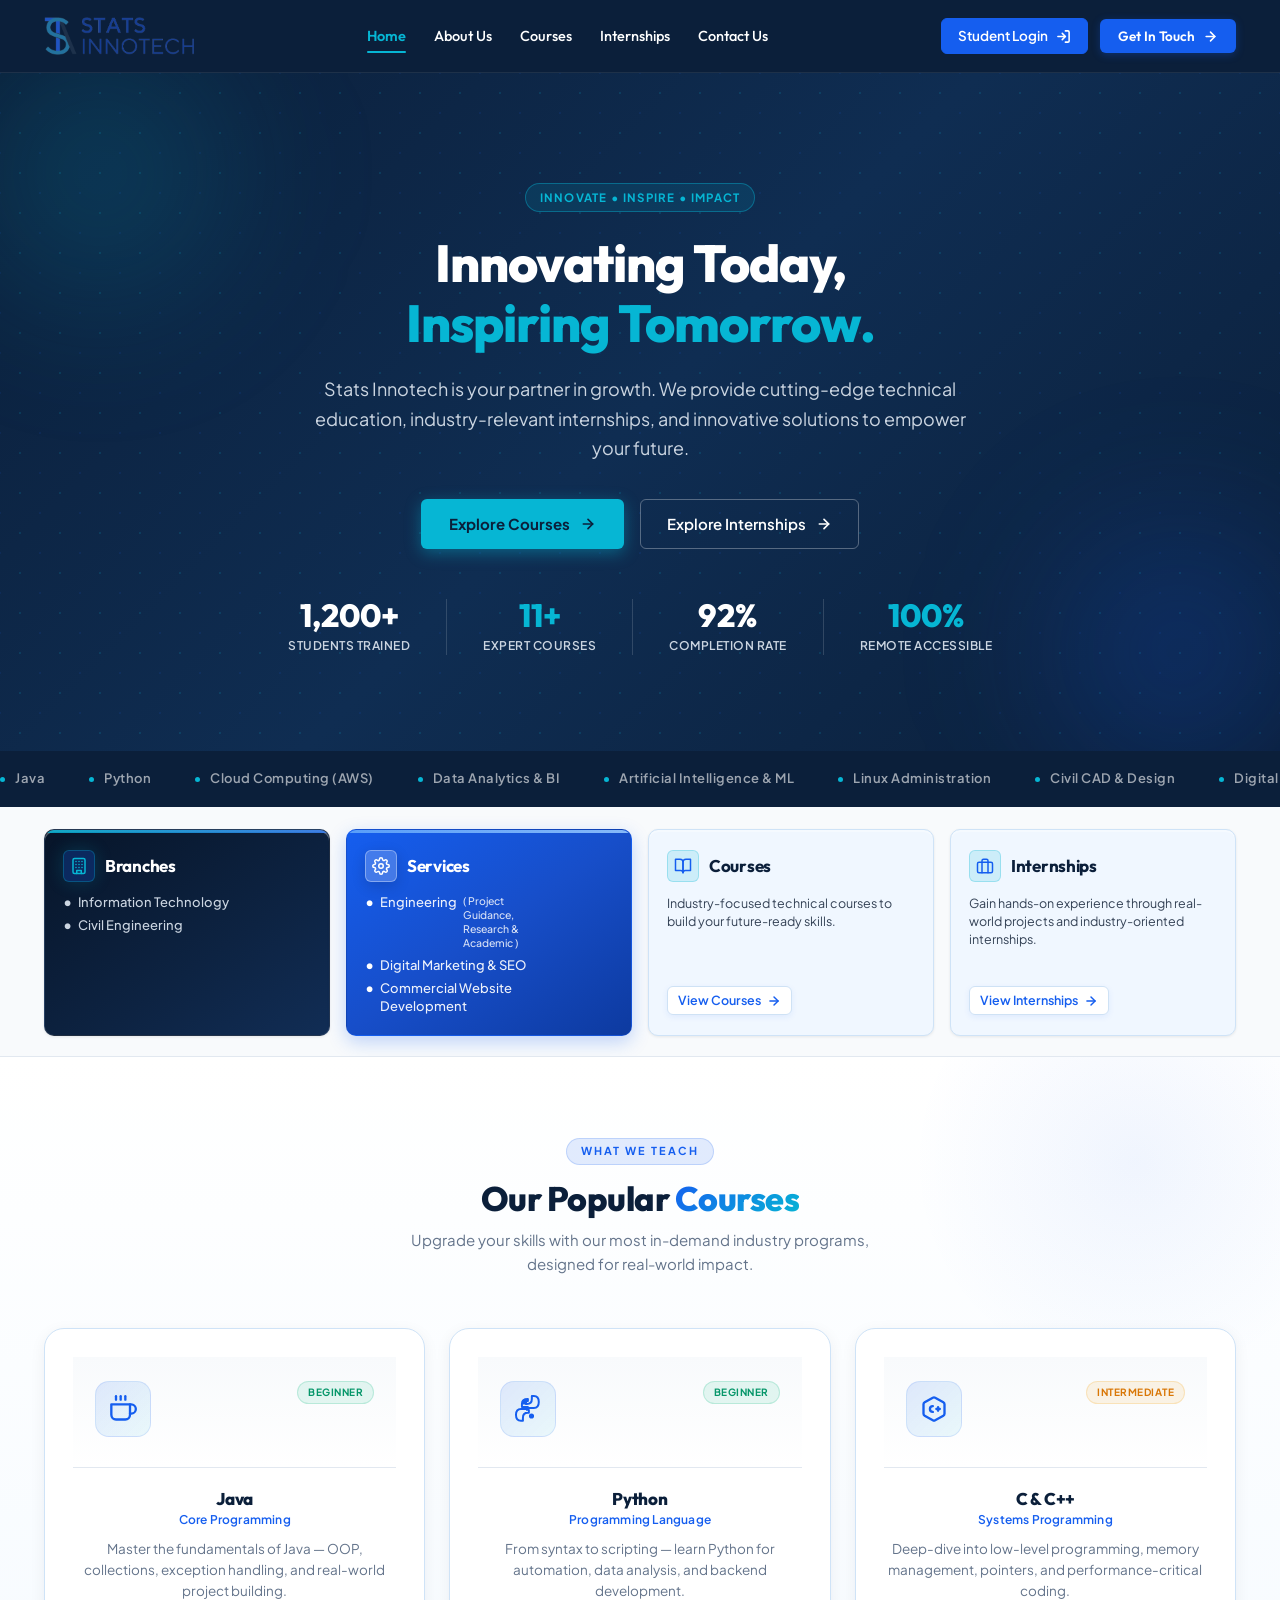
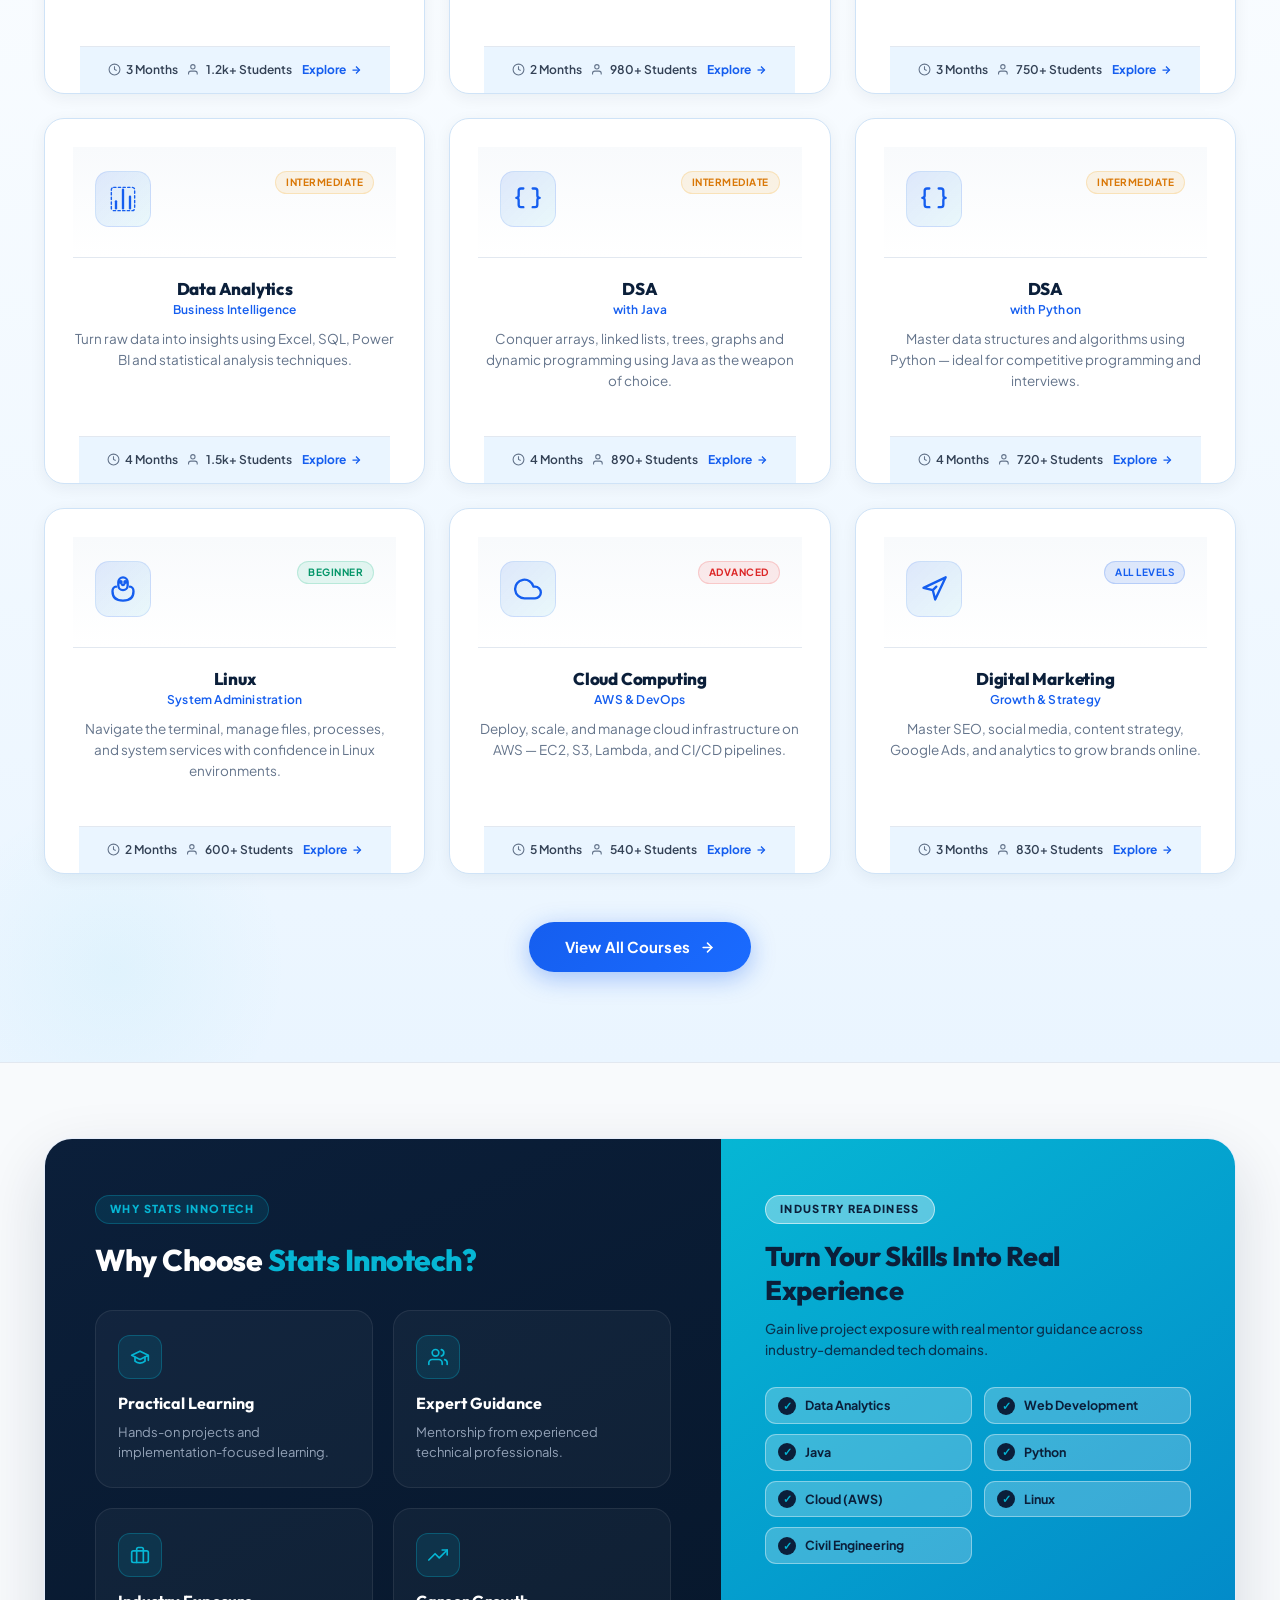
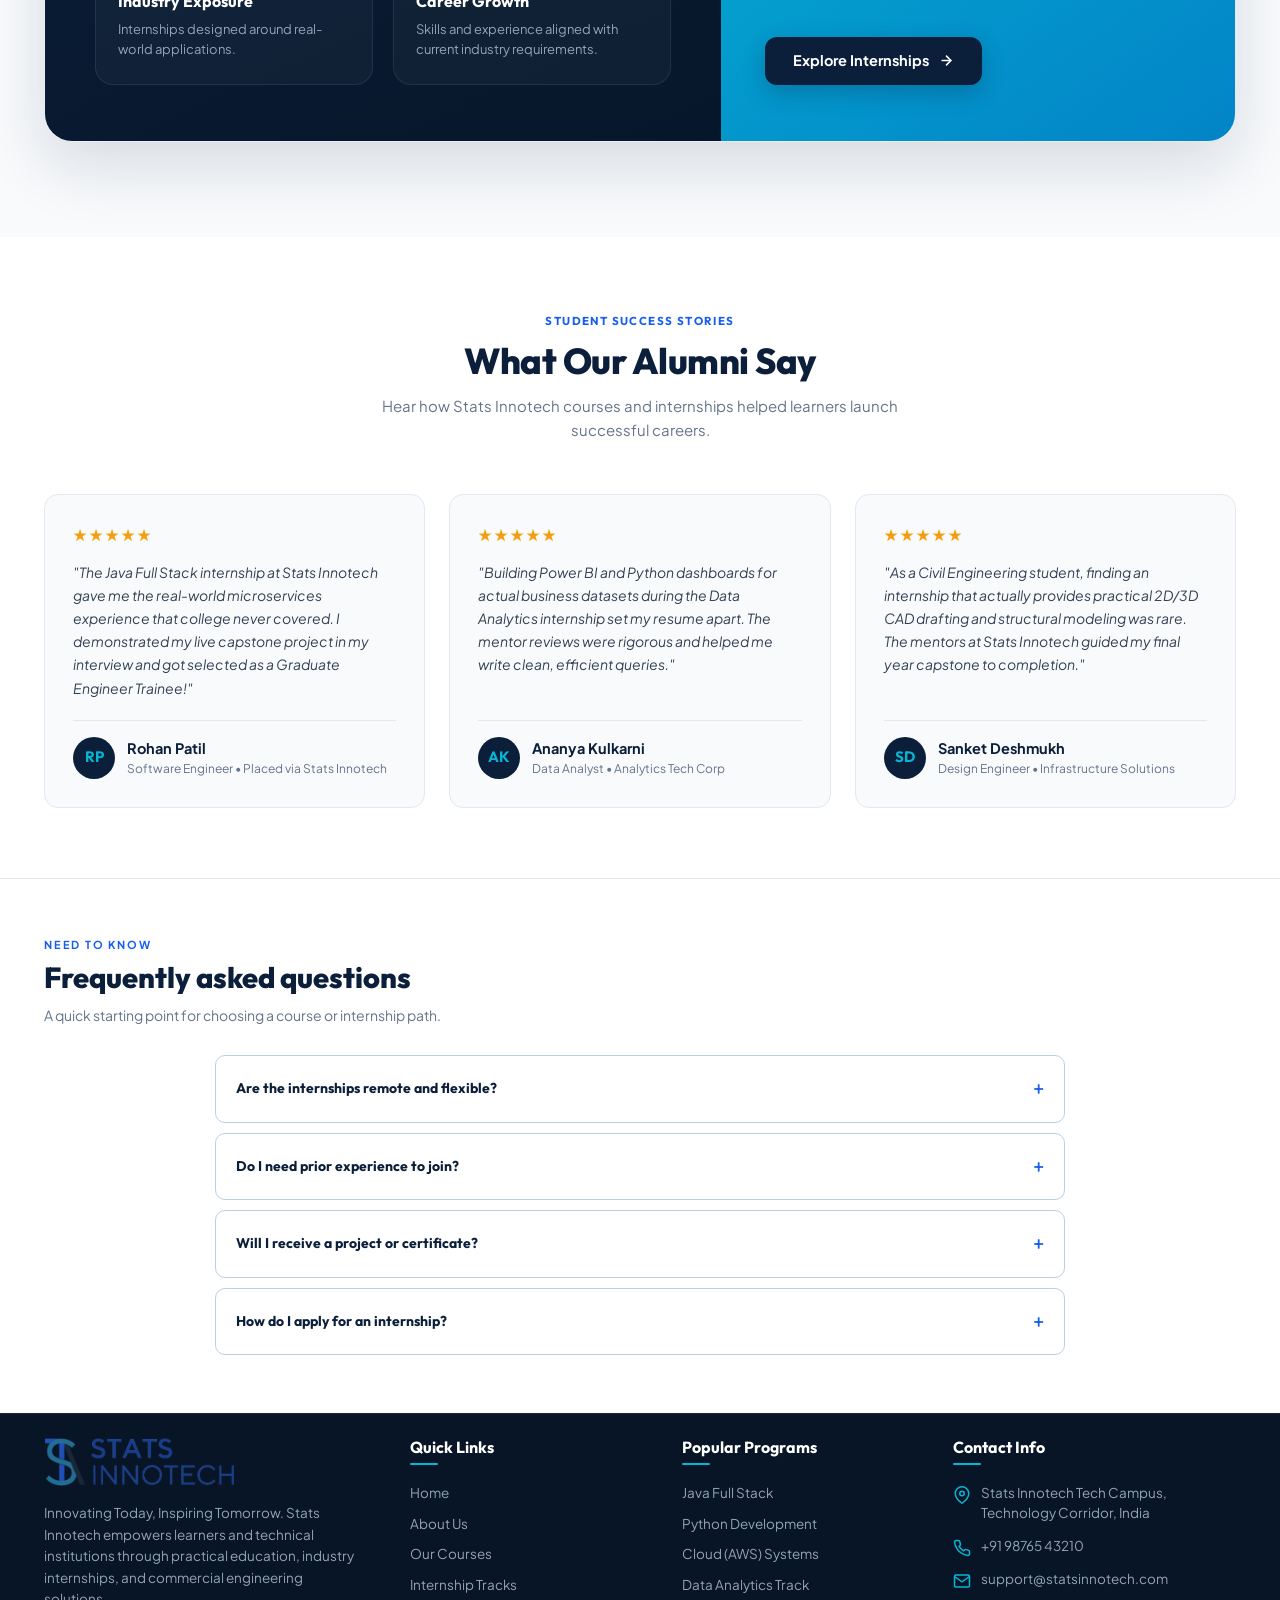
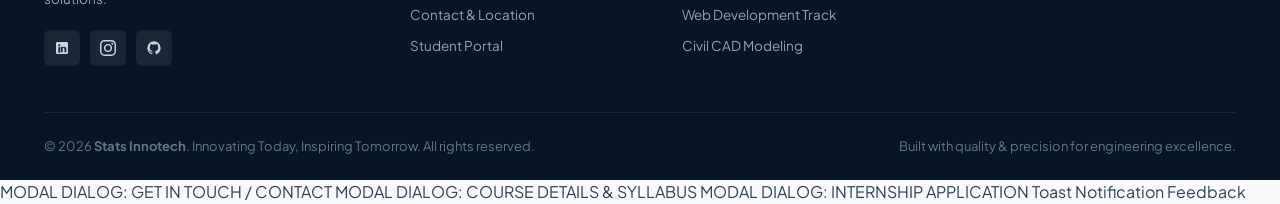
==== commit a984cefd: "Fix Student Login functionality with static fallback and demo login" ====
--- a/index.html
+++ b/index.html
@@ -156,8 +156,8 @@
 
     .brand-logo-image {
       display: block;
-      width: 220px;
-      height: auto;
+      width: 150px;
+      height: 150px;
       max-height: 52px;
       object-fit: contain;
       object-position: left center;
@@ -2681,15 +2681,6 @@
                 style="font-size: 12px; font-weight: 600; letter-spacing: 0.5px; margin-top: 6px; text-transform: uppercase;">
                 Remote Accessible</div>
             </div>
-            <div style="width: 1px; background: rgba(255,255,255,0.15);"></div>
-            <div style="text-align: center; color: #CBD5E1;">
-              <div
-                style="font-family: var(--font-main); font-size: 32px; font-weight: 800; color: #3B82F6; line-height: 1;">
-                24+</div>
-              <div
-                style="font-size: 12px; font-weight: 600; letter-spacing: 0.5px; margin-top: 6px; text-transform: uppercase;">
-                Industry Tracks</div>
-            </div>
           </div>
         </div>
       </section>
@@ -2699,30 +2690,29 @@
            ====================================================================== -->
       <div class="section-divider-strip" aria-hidden="true">
         <div class="strip-track">
-          <span class="strip-item"><span class="strip-dot"></span>Java Full Stack</span>
-          <span class="strip-item"><span class="strip-dot"></span>Python Development</span>
+          <span class="strip-item"><span class="strip-dot"></span>Java</span>
+          <span class="strip-item"><span class="strip-dot"></span>Python</span>
           <span class="strip-item"><span class="strip-dot"></span>Cloud Computing (AWS)</span>
           <span class="strip-item"><span class="strip-dot"></span>Data Analytics &amp; BI</span>
           <span class="strip-item"><span class="strip-dot"></span>Artificial Intelligence &amp; ML</span>
-          <span class="strip-item"><span class="strip-dot"></span>Modern Web Development</span>
           <span class="strip-item"><span class="strip-dot"></span>Linux Administration</span>
           <span class="strip-item"><span class="strip-dot"></span>Civil CAD &amp; Design</span>
           <span class="strip-item"><span class="strip-dot"></span>Digital Marketing &amp; SEO</span>
           <span class="strip-item"><span class="strip-dot"></span>IoT &amp; Embedded Systems</span>
           <span class="strip-item"><span class="strip-dot"></span>DBMS &amp; SQL Mastery</span>
+          <span class="strip-item"><span class="strip-dot"></span>Software Testing</span>
           <!-- Duplicate for infinite seamless loop -->
           <span class="strip-item"><span class="strip-dot"></span>Java Full Stack</span>
           <span class="strip-item"><span class="strip-dot"></span>Python Development</span>
           <span class="strip-item"><span class="strip-dot"></span>Cloud Computing (AWS)</span>
           <span class="strip-item"><span class="strip-dot"></span>Data Analytics &amp; BI</span>
           <span class="strip-item"><span class="strip-dot"></span>Artificial Intelligence &amp; ML</span>
-          <span class="strip-item"><span class="strip-dot"></span>Modern Web Development</span>
           <span class="strip-item"><span class="strip-dot"></span>Linux Administration</span>
           <span class="strip-item"><span class="strip-dot"></span>Civil CAD &amp; Design</span>
-          <span class="strip-item"><span class="strip-
-            dot"></span>Digital Marketing &amp; SEO</span>
+          <span class="strip-item"><span class="strip-dot"></span>Digital Marketing &amp; SEO</span>
           <span class="strip-item"><span class="strip-dot"></span>IoT &amp; Embedded Systems</span>
           <span class="strip-item"><span class="strip-dot"></span>DBMS &amp; SQL Mastery</span>
+          <span class="strip-item"><span class="strip-dot"></span>Software Testing</span>
         </div>
       </div>
 
@@ -3851,6 +3841,9 @@
           </button>
         </form>
         <div class="login-links">
+          <div style="width:100%; margin-bottom:12px; text-align:center;">
+            <button type="button" class="login-link" style="color:#155EEF; font-weight:600; font-size:13px; background:rgba(21,94,239,0.06); padding:8px 16px; border-radius:6px; border:1px solid rgba(21,94,239,0.2); cursor:pointer;" onclick="document.getElementById('loginEmail').value='student@statsinnotech.com'; document.getElementById('loginPassword').value='student123';">⚡ Auto-fill Demo Login</button>
+          </div>
           <button class="login-link" onclick="openRegisterModal()">
 
             Create Account
@@ -4242,35 +4235,282 @@
       let currentUser = null;
 
 
+            // ============================================================
+      // SERVER CALL (Supports Google Apps Script & Static Hosting)
       // ============================================================
-      // SERVER CALL
-      // ============================================================
-
-      function callServer(
-        functionName,
-        ...args
-      ) {
-
-        return new Promise(
-          function (resolve, reject) {
-
+      function callServer(functionName, ...args) {
+        return new Promise(function (resolve, reject) {
+          if (window.google && window.google.script && window.google.script.run && typeof google.script.run[functionName] === 'function') {
             google.script.run
-
-              .withSuccessHandler(
-                resolve
-              )
-
-              .withFailureHandler(
-                reject
-              )[functionName](...args);
-
+              .withSuccessHandler(resolve)
+              .withFailureHandler(reject)[functionName](...args);
+          } else {
+            try {
+              const res = handleStaticCall(functionName, args);
+              setTimeout(function() { resolve(res); }, 150);
+            } catch (err) {
+              setTimeout(function() { reject(err); }, 150);
+            }
           }
-        );
-
-      }
-
-
-      // ============================================================
+        });
+      }
+
+      function handleStaticCall(functionName, args) {
+        function getStorage(key, defaultVal) {
+          try {
+            var data = localStorage.getItem(key);
+            return data ? JSON.parse(data) : defaultVal;
+          } catch(e) { return defaultVal; }
+        }
+        function setStorage(key, val) {
+          try { localStorage.setItem(key, JSON.stringify(val)); } catch(e) {}
+        }
+
+        var defaultStudents = [
+          {
+            id: 'STU_1001',
+            name: 'Sujal Kumar',
+            email: 'student@statsinnotech.com',
+            password: 'student123',
+            course: 'Java Full Stack',
+            batch: 'Batch-2026',
+            role: 'Student',
+            status: 'Active',
+            createdAt: new Date().toISOString()
+          },
+          {
+            id: 'STU_1002',
+            name: 'Demo Student',
+            email: 'student@gmail.com',
+            password: 'student123',
+            course: 'Python Development',
+            batch: 'Batch-2026',
+            role: 'Student',
+            status: 'Active',
+            createdAt: new Date().toISOString()
+          }
+        ];
+
+        var defaultTasks = [
+          { id: 'TSK_101', title: 'Build REST API Endpoints', description: 'Create CRUD endpoints for student management using Spring Boot.', date: '2026-03-01', course: 'Java Full Stack', batch: 'Batch-2026', deadline: '2026-04-15', status: 'Pending' },
+          { id: 'TSK_102', title: 'Database Schema Design', description: 'Design relational ER diagram and write DDL script for e-commerce portal.', date: '2026-03-05', course: 'Java Full Stack', batch: 'Batch-2026', deadline: '2026-04-20', status: 'Completed' },
+          { id: 'TSK_103', title: 'Data Exploratory Analysis', description: 'Perform EDA on customer churn dataset using Pandas and Seaborn.', date: '2026-03-10', course: 'Python Development', batch: 'Batch-2026', deadline: '2026-04-25', status: 'Pending' }
+        ];
+
+        var defaultAnnouncements = [
+          { id: 'ANN_001', title: 'Welcome to Stats Innotech 2026 Batch!', message: 'Your orientation session starts this Monday at 10 AM. Check your portal tasks.', date: '2026-03-01', createdBy: 'Admin' },
+          { id: 'ANN_002', title: 'Project Submission Guidelines', message: 'Ensure all GitHub repository links are public before submitting task deliverables.', date: '2026-03-10', createdBy: 'Admin' }
+        ];
+
+        var students = getStorage('sit_students', defaultStudents);
+        var tasks = getStorage('sit_tasks', defaultTasks);
+        var submissions = getStorage('sit_submissions', []);
+        var announcements = getStorage('sit_announcements', defaultAnnouncements);
+        var attendance = getStorage('sit_attendance', [
+          { id: 'ATT_1', studentEmail: 'student@statsinnotech.com', date: '2026-03-14', status: 'Present' },
+          { id: 'ATT_2', studentEmail: 'student@statsinnotech.com', date: '2026-03-15', status: 'Present' }
+        ]);
+        var activities = getStorage('sit_activities', []);
+
+        switch (functionName) {
+          case 'login': {
+            var email = String(args[0] || '').trim().toLowerCase();
+            var password = String(args[1] || '').trim();
+
+            if (!email || !password) throw new Error('Please enter both email and password.');
+            
+            var student = students.find(function(s) { return s.email.toLowerCase() === email; });
+            if (!student) {
+              throw new Error('No student account found with this email. Please check your email or click Create Account.');
+            }
+            if (student.password !== password) {
+              throw new Error('Invalid password. Please check your credentials.');
+            }
+            if (String(student.status).toLowerCase() !== 'active') {
+              throw new Error('This student account is inactive. Please contact support.');
+            }
+
+            var token = 'SES_' + Math.random().toString(36).substr(2, 9);
+            var session = {
+              token: token,
+              email: student.email,
+              name: student.name,
+              course: student.course || 'Java Full Stack',
+              batch: student.batch || 'Batch-2026',
+              role: 'Student',
+              loginAt: new Date().toISOString()
+            };
+            
+            var sessions = getStorage('sit_sessions', {});
+            sessions[token] = session;
+            setStorage('sit_sessions', sessions);
+            return session;
+          }
+
+          case 'registerStudent': {
+            var name = String(args[0] || '').trim();
+            var email = String(args[1] || '').trim().toLowerCase();
+            var password = String(args[2] || '').trim();
+            var course = String(args[3] || '').trim() || 'Java Full Stack';
+
+            if (!name || !email || !password) throw new Error('Name, email and password are required.');
+            if (password.length < 6) throw new Error('Password must be at least 6 characters.');
+            
+            if (students.some(function(s) { return s.email.toLowerCase() === email; })) {
+              throw new Error('An account with this email already exists. Please log in instead.');
+            }
+
+            var newStudent = {
+              id: 'STU_' + Math.floor(1000 + Math.random() * 9000),
+              name: name,
+              email: email,
+              password: password,
+              course: course,
+              batch: 'Batch-2026',
+              role: 'Student',
+              status: 'Active',
+              createdAt: new Date().toISOString()
+            };
+
+            students.push(newStudent);
+            setStorage('sit_students', students);
+            return { ok: true, message: 'Account created successfully! You can now log in.' };
+          }
+
+          case 'forgotPassword': {
+            var email = String(args[0] || '').trim().toLowerCase();
+            var student = students.find(function(s) { return s.email.toLowerCase() === email; });
+            if (!student) throw new Error('No student account was found for this email address.');
+
+            student.password = 'Temp123456';
+            setStorage('sit_students', students);
+            return { ok: true, message: 'Your password has been reset to: Temp123456. Please log in using this temporary password.' };
+          }
+
+          case 'logout': {
+            var token = args[0];
+            if (token) {
+              var sessions = getStorage('sit_sessions', {});
+              delete sessions[token];
+              setStorage('sit_sessions', sessions);
+            }
+            return { ok: true };
+          }
+
+          case 'getSession': {
+            var token = args[0];
+            if (!token) return null;
+            var sessions = getStorage('sit_sessions', {});
+            return sessions[token] || null;
+          }
+
+          case 'getDashboard': {
+            var token = args[0];
+            var sessions = getStorage('sit_sessions', {});
+            var s = sessions[token] || (typeof currentUser !== 'undefined' ? currentUser : null);
+            var userEmail = s ? s.email.toLowerCase() : '';
+            
+            var myTasks = tasks.filter(function(t) { return !t.course || t.course === (s ? s.course : ''); });
+            var mySubmissions = submissions.filter(function(sub) { return sub.studentEmail && sub.studentEmail.toLowerCase() === userEmail; });
+            var myAttendance = attendance.filter(function(a) { return a.studentEmail && a.studentEmail.toLowerCase() === userEmail; });
+            
+            return {
+              student: s,
+              tasks: myTasks,
+              submissions: mySubmissions,
+              announcements: announcements,
+              attendance: myAttendance
+            };
+          }
+
+          case 'getStudentTasks': {
+            var token = args[0];
+            var sessions = getStorage('sit_sessions', {});
+            var s = sessions[token] || (typeof currentUser !== 'undefined' ? currentUser : null);
+            return tasks.filter(function(t) { return !t.course || t.course === (s ? s.course : ''); });
+          }
+
+          case 'submitTask': {
+            var token = args[0];
+            var taskId = args[1];
+            var link = args[2];
+            var comments = args[3];
+
+            var sessions = getStorage('sit_sessions', {});
+            var s = sessions[token] || (typeof currentUser !== 'undefined' ? currentUser : null);
+            var userEmail = s ? s.email : 'student@statsinnotech.com';
+            var targetTask = tasks.find(function(t) { return t.id === taskId; }) || { title: 'Task Submission' };
+
+            var sub = {
+              id: 'SUB_' + Math.floor(1000 + Math.random() * 9000),
+              taskId: taskId,
+              taskTitle: targetTask.title,
+              studentEmail: userEmail,
+              link: link,
+              comments: comments,
+              status: 'Pending',
+              feedback: '',
+              submittedAt: new Date().toISOString()
+            };
+
+            submissions.push(sub);
+            setStorage('sit_submissions', submissions);
+            return { ok: true, message: 'Task submitted successfully!' };
+          }
+
+          case 'getStudentSubmissions': {
+            var token = args[0];
+            var sessions = getStorage('sit_sessions', {});
+            var s = sessions[token] || (typeof currentUser !== 'undefined' ? currentUser : null);
+            var userEmail = s ? s.email.toLowerCase() : '';
+            return submissions.filter(function(sub) { return sub.studentEmail && sub.studentEmail.toLowerCase() === userEmail; });
+          }
+
+          case 'getStudentAttendance': {
+            var token = args[0];
+            var sessions = getStorage('sit_sessions', {});
+            var s = sessions[token] || (typeof currentUser !== 'undefined' ? currentUser : null);
+            var userEmail = s ? s.email.toLowerCase() : '';
+            return attendance.filter(function(a) { return a.studentEmail && a.studentEmail.toLowerCase() === userEmail; });
+          }
+
+          case 'getStudentAnnouncements': {
+            return announcements;
+          }
+
+          case 'getStudentActivity': {
+            var token = args[0];
+            var sessions = getStorage('sit_sessions', {});
+            var s = sessions[token] || (typeof currentUser !== 'undefined' ? currentUser : null);
+            var userEmail = s ? s.email.toLowerCase() : '';
+            return activities.filter(function(a) { return a.studentEmail && a.studentEmail.toLowerCase() === userEmail; });
+          }
+
+          case 'changePassword': {
+            var token = args[0];
+            var oldPw = args[1];
+            var newPw = args[2];
+
+            var sessions = getStorage('sit_sessions', {});
+            var s = sessions[token] || (typeof currentUser !== 'undefined' ? currentUser : null);
+            if (!s) throw new Error('Session expired. Please log in again.');
+
+            var student = students.find(function(st) { return st.email.toLowerCase() === s.email.toLowerCase(); });
+            if (!student) throw new Error('Student record not found.');
+            if (student.password !== oldPw) throw new Error('Current password is incorrect.');
+
+            student.password = newPw;
+            setStorage('sit_students', students);
+            return { ok: true, message: 'Password updated successfully.' };
+          }
+
+          default:
+            return { ok: true };
+        }
+      }
+
+
+// ============================================================
       // LOGIN
       // ============================================================
 
@@ -6521,2254 +6761,6 @@
   </script>
   <script src="main.js"></script>
 
-  <script>
-
-
-
-    let sessionToken = null;
-
-    let currentUser = null;
-
-
-    // ============================================================
-    // SERVER CALL
-    // ============================================================
-
-    function callServer(
-      functionName,
-      ...args
-    ) {
-
-      return new Promise(
-        function (resolve, reject) {
-
-          google.script.run
-
-            .withSuccessHandler(
-              resolve
-            )
-
-            .withFailureHandler(
-              reject
-            )[functionName](...args);
-
-        }
-      );
-
-    }
-
-
-    // ============================================================
-    // LOGIN
-    // ============================================================
-
-    document
-      .getElementById("loginForm")
-      .addEventListener(
-        "submit",
-        async function (e) {
-
-          e.preventDefault();
-
-
-          const email =
-            document
-              .getElementById(
-                "loginEmail"
-              )
-              .value;
-
-
-          const password =
-            document
-              .getElementById(
-                "loginPassword"
-              )
-              .value;
-
-
-          const errorBox =
-            document.getElementById(
-              "loginError"
-            );
-
-
-          try {
-
-            errorBox.classList.add(
-              "hidden"
-            );
-
-
-            const result =
-              await callServer(
-                "login",
-                email,
-                password
-              );
-
-
-            sessionToken =
-              result.token;
-
-
-            currentUser =
-              result;
-
-
-            showApp();
-
-          }
-          catch (error) {
-
-            errorBox.textContent =
-              error.message ||
-              "Login failed.";
-
-
-            errorBox.classList.remove(
-              "hidden"
-            );
-
-          }
-
-        }
-      );
-
-
-    // ============================================================
-    // SHOW APP
-    // ============================================================
-
-    function showApp() {
-
-      document
-        .getElementById(
-          "loginPage"
-        )
-        .classList.add(
-          "hidden"
-        );
-
-
-      document
-        .getElementById(
-          "app"
-        )
-        .classList.remove(
-          "hidden"
-        );
-
-
-      document
-        .getElementById(
-          "userName"
-        )
-        .textContent =
-        currentUser.name;
-
-
-      /* Student Login only: Admin UI is intentionally unavailable on this page. */
-      const adminMenu = document.getElementById("adminMenu");
-      if (adminMenu) adminMenu.remove();
-
-
-      loadDashboard();
-
-    }
-
-
-    // ============================================================
-    // LOGOUT
-    // ============================================================
-
-    async function logoutUser() {
-
-      try {
-
-        await callServer(
-          "logout",
-          sessionToken
-        );
-
-      }
-      catch (e) { }
-
-
-      sessionToken = null;
-
-      currentUser = null;
-
-      showPublicSite();
-
-    }
-
-
-    // ============================================================
-    // PAGE NAVIGATION
-    // ============================================================
-
-    function showPage(
-      page,
-      button
-    ) {
-
-      document
-        .querySelectorAll(".page")
-        .forEach(
-          function (el) {
-
-            el.classList.add(
-              "hidden"
-            );
-
-          }
-        );
-
-
-      const target =
-        document.getElementById(
-          "page-" + page
-        );
-
-
-      if (target) {
-
-        target.classList.remove(
-          "hidden"
-        );
-
-      }
-
-
-      document
-        .querySelectorAll(
-          ".menu-btn"
-        )
-        .forEach(
-          function (el) {
-
-            el.classList.remove(
-              "active"
-            );
-
-          }
-        );
-
-
-      if (button) {
-
-        button.classList.add(
-          "active"
-        );
-
-      }
-
-
-      const headings = {
-
-        dashboard:
-          "Dashboard",
-
-        tasks:
-          "My Tasks",
-
-        submissions:
-          "My Submissions",
-
-        attendance:
-          "Attendance",
-
-        announcements:
-          "Announcements",
-
-        courses:
-          "Courses & Internships",
-
-        students:
-          "Students",
-
-        assignTask:
-          "Assign Task",
-
-        adminAttendance:
-          "Manage Attendance",
-
-        adminAnnouncements:
-          "Create Announcement",
-
-        adminSubmissions:
-          "Review Submissions",
-
-        activity:
-          "Student Activity"
-
-      };
-
-
-      document
-        .getElementById(
-          "pageHeading"
-        )
-        .textContent =
-        headings[page] ||
-        "Dashboard";
-
-
-      document
-        .getElementById(
-          "sidebar"
-        )
-        .classList.remove(
-          "open"
-        );
-
-
-      if (page === "dashboard")
-        loadDashboard();
-
-      if (page === "tasks")
-        loadTasks();
-
-      if (page === "submissions")
-        loadSubmissions();
-
-      if (page === "attendance")
-        loadAttendance();
-
-      if (page === "announcements")
-        loadAnnouncements();
-
-      if (page === "courses")
-        loadCourses();
-
-      if (page === "students")
-        loadStudents();
-
-      if (page === "adminAttendance")
-        loadAdminAttendance();
-
-      if (page === "adminSubmissions")
-        loadAdminSubmissions();
-
-      if (page === "activity")
-        loadActivity();
-
-    }
-
-
-    // ============================================================
-    // SIDEBAR
-    // ============================================================
-
-    function toggleSidebar() {
-
-      document
-        .getElementById(
-          "sidebar"
-        )
-        .classList.toggle(
-          "open"
-        );
-
-    }
-
-
-    // ============================================================
-    // DASHBOARD
-    // ============================================================
-
-    async function loadDashboard() {
-
-      try {
-
-        const data =
-          await callServer(
-            "getDashboard",
-            sessionToken
-          );
-
-
-        document
-          .getElementById(
-            "dashboardCards"
-          )
-          .innerHTML = `
-
-        <div class="card">
-
-          <div class="card-title">
-            Total Tasks
-          </div>
-
-          <div class="card-value">
-            ${data.stats.totalTasks}
-          </div>
-
-        </div>
-
-
-        <div class="card">
-
-          <div class="card-title">
-            Completed
-          </div>
-
-          <div class="card-value">
-            ${data.stats.completedTasks}
-          </div>
-
-        </div>
-
-
-        <div class="card">
-
-          <div class="card-title">
-            Pending
-          </div>
-
-          <div class="card-value">
-            ${data.stats.pendingTasks}
-          </div>
-
-        </div>
-
-
-        <div class="card">
-
-          <div class="card-title">
-            Attendance
-          </div>
-
-          <div class="card-value">
-            ${data.stats.attendance}%
-          </div>
-
-        </div>
-
-      `;
-
-
-        document
-          .getElementById(
-            "dashboardTasks"
-          )
-          .innerHTML =
-
-          data.recentTasks.length
-
-            ?
-
-            data.recentTasks
-              .map(function (task) {
-
-                return `
-
-            <div
-              class="card"
-              style="margin-bottom:10px;">
-
-              <strong>
-                ${escapeHtml(
-                  task.Title
-                )}
-              </strong>
-
-              <br>
-
-              <small>
-                ${escapeHtml(
-                  task.Date || ""
-                )}
-              </small>
-
-              <br>
-
-              <span
-                class="badge ${task.Status ===
-                    "Completed"
-                    ? "badge-success"
-                    : "badge-warning"
-                  }">
-
-                ${escapeHtml(
-                    task.Status
-                  )}
-
-              </span>
-
-            </div>
-
-          `;
-
-              })
-              .join("")
-
-            :
-
-            "<p>No tasks available.</p>";
-
-
-        document
-          .getElementById(
-            "dashboardAnnouncements"
-          )
-          .innerHTML =
-
-          data.announcements.length
-
-            ?
-
-            data.announcements
-              .slice(0, 5)
-              .map(function (item) {
-
-                return `
-
-            <div
-              class="announcement">
-
-              <strong>
-                ${escapeHtml(
-                  item.Title
-                )}
-              </strong>
-
-              <p>
-                ${escapeHtml(
-                  item.Message
-                )}
-              </p>
-
-              <small>
-                ${escapeHtml(
-                  item.Date || ""
-                )}
-              </small>
-
-            </div>
-
-          `;
-
-              })
-              .join("")
-
-            :
-
-            "<p>No announcements.</p>";
-
-      }
-      catch (error) {
-
-        handleError(error);
-
-      }
-
-    }
-
-
-    // ============================================================
-    // TASKS
-    // ============================================================
-
-    async function loadTasks() {
-
-      try {
-
-        const tasks =
-          await callServer(
-            "getStudentTasks",
-            sessionToken
-          );
-
-
-        document
-          .getElementById(
-            "tasksTable"
-          )
-          .innerHTML =
-
-          tasks.length
-
-            ?
-
-            tasks.map(function (task) {
-
-              return `
-
-          <tr>
-
-            <td>
-
-              <strong>
-                ${escapeHtml(
-                task.Title
-              )}
-              </strong>
-
-              <br>
-
-              <small>
-                ${escapeHtml(
-                task.Description || ""
-              )}
-              </small>
-
-            </td>
-
-
-            <td>
-              ${escapeHtml(
-                task.Date || ""
-              )}
-            </td>
-
-
-            <td>
-              ${escapeHtml(
-                task.Deadline || ""
-              )}
-            </td>
-
-
-            <td>
-
-              <span
-                class="badge ${task.Status ===
-                  "Completed"
-                  ? "badge-success"
-                  : "badge-warning"
-                }">
-
-                ${escapeHtml(
-                  task.Status
-                )}
-
-              </span>
-
-            </td>
-
-
-            <td>
-
-              ${task.Status !==
-                  "Completed"
-
-                  ?
-
-                  `
-
-                  <button
-                    class="btn btn-success"
-                    onclick="completeTask('${task.ID}')">
-
-                    Complete
-
-                  </button>
-
-
-                  <button
-                    class="btn btn-primary"
-                    onclick="openSubmissionModal('${task.ID}')">
-
-                    Submit
-
-                  </button>
-
-                `
-
-                  :
-
-                  "Completed"
-
-                }
-
-            </td>
-
-          </tr>
-
-        `;
-
-            }).join("")
-
-            :
-
-            `
-
-        <tr>
-
-          <td colspan="5">
-            No tasks available.
-          </td>
-
-        </tr>
-
-      `;
-
-      }
-      catch (error) {
-
-        handleError(error);
-
-      }
-
-    }
-
-
-    async function completeTask(
-      taskId
-    ) {
-
-      try {
-
-        await callServer(
-          "completeTask",
-          sessionToken,
-          taskId
-        );
-
-
-        alert(
-          "Task completed successfully."
-        );
-
-
-        loadTasks();
-
-        loadDashboard();
-
-      }
-      catch (error) {
-
-        handleError(error);
-
-      }
-
-    }
-
-
-    // ============================================================
-    // SUBMISSIONS
-    // ============================================================
-
-    async function loadSubmissions() {
-
-      try {
-
-        const data =
-          await callServer(
-            "getMySubmissions",
-            sessionToken
-          );
-
-
-        document
-          .getElementById(
-            "submissionsTable"
-          )
-          .innerHTML =
-
-          data.length
-
-            ?
-
-            data.map(function (item) {
-
-              return `
-
-          <tr>
-
-            <td>
-              ${escapeHtml(
-                item.TaskTitle
-              )}
-            </td>
-
-            <td>
-
-              <a
-                href="${escapeHtml(
-                item.Link
-              )}"
-                target="_blank">
-
-                Open
-
-              </a>
-
-            </td>
-
-            <td>
-              ${escapeHtml(
-                item.Status
-              )}
-            </td>
-
-            <td>
-              ${escapeHtml(
-                item.Feedback || "-"
-              )}
-            </td>
-
-          </tr>
-
-        `;
-
-            }).join("")
-
-            :
-
-            `
-
-        <tr>
-
-          <td colspan="4">
-            No submissions yet.
-          </td>
-
-        </tr>
-
-      `;
-
-      }
-      catch (error) {
-
-        handleError(error);
-
-      }
-
-    }
-
-
-    function openSubmissionModal(
-      taskId
-    ) {
-
-      document
-        .getElementById(
-          "submissionTaskId"
-        )
-        .value =
-        taskId;
-
-
-      document
-        .getElementById(
-          "submissionModal"
-        )
-        .classList.remove(
-          "hidden"
-        );
-
-    }
-
-
-    function closeSubmissionModal() {
-
-      document
-        .getElementById(
-          "submissionModal"
-        )
-        .classList.add(
-          "hidden"
-        );
-
-    }
-
-
-    document
-      .getElementById(
-        "submissionForm"
-      )
-      .addEventListener(
-        "submit",
-        async function (e) {
-
-          e.preventDefault();
-
-
-          try {
-
-            await callServer(
-
-              "submitAssignment",
-
-              sessionToken,
-
-              document
-                .getElementById(
-                  "submissionTaskId"
-                )
-                .value,
-
-              document
-                .getElementById(
-                  "submissionLink"
-                )
-                .value,
-
-              document
-                .getElementById(
-                  "submissionComments"
-                )
-                .value
-
-            );
-
-
-            alert(
-              "Assignment submitted."
-            );
-
-
-            closeSubmissionModal();
-
-            this.reset();
-
-            loadSubmissions();
-
-          }
-          catch (error) {
-
-            handleError(error);
-
-          }
-
-        }
-      );
-
-
-    // ============================================================
-    // ATTENDANCE
-    // ============================================================
-
-    async function loadAttendance() {
-
-      try {
-
-        const records =
-          await callServer(
-            "getAttendanceForStudent",
-            sessionToken
-          );
-
-
-        const present =
-          records.filter(
-            function (row) {
-
-              return (
-                String(row.Status)
-                  .toLowerCase() ===
-                "present"
-              );
-
-            }
-          ).length;
-
-
-        const percentage =
-          records.length
-
-            ?
-
-            Math.round(
-              present /
-              records.length *
-              100
-            )
-
-            :
-
-            0;
-
-
-        document
-          .getElementById(
-            "attendanceCards"
-          )
-          .innerHTML = `
-
-        <div class="card">
-
-          <div class="card-title">
-            Attendance
-          </div>
-
-          <div class="card-value">
-            ${percentage}%
-          </div>
-
-        </div>
-
-
-        <div class="card">
-
-          <div class="card-title">
-            Present
-          </div>
-
-          <div class="card-value">
-            ${present}
-          </div>
-
-        </div>
-
-
-        <div class="card">
-
-          <div class="card-title">
-            Total Records
-          </div>
-
-          <div class="card-value">
-            ${records.length}
-          </div>
-
-        </div>
-
-      `;
-
-
-        document
-          .getElementById(
-            "attendanceTable"
-          )
-          .innerHTML =
-
-          records.length
-
-            ?
-
-            records.map(function (row) {
-
-              return `
-
-          <tr>
-
-            <td>
-              ${escapeHtml(
-                row.Date
-              )}
-            </td>
-
-            <td>
-
-              <span
-                class="badge ${String(row.Status)
-                  .toLowerCase() ===
-                  "present"
-                  ? "badge-success"
-                  : "badge-danger"
-                }">
-
-                ${escapeHtml(
-                  row.Status
-                )}
-
-              </span>
-
-            </td>
-
-          </tr>
-
-        `;
-
-            }).join("")
-
-            :
-
-            `
-
-        <tr>
-
-          <td colspan="2">
-            No attendance records.
-          </td>
-
-        </tr>
-
-      `;
-
-      }
-      catch (error) {
-
-        handleError(error);
-
-      }
-
-    }
-
-
-    // ============================================================
-    // ANNOUNCEMENTS
-    // ============================================================
-
-    async function loadAnnouncements() {
-
-      try {
-
-        const data =
-          await callServer(
-            "getAnnouncements",
-            sessionToken
-          );
-
-
-        document
-          .getElementById(
-            "announcementsList"
-          )
-          .innerHTML =
-
-          data.length
-
-            ?
-
-            data.map(function (item) {
-
-              return `
-
-          <div
-            class="card"
-            style="margin-bottom:15px;">
-
-            <h3>
-              ${escapeHtml(
-                item.Title
-              )}
-            </h3>
-
-            <p>
-              ${escapeHtml(
-                item.Message
-              )}
-            </p>
-
-            <small>
-              ${escapeHtml(
-                item.Date || ""
-              )}
-            </small>
-
-          </div>
-
-        `;
-
-            }).join("")
-
-            :
-
-            "<p>No announcements.</p>";
-
-      }
-      catch (error) {
-
-        handleError(error);
-
-      }
-
-    }
-
-
-    // ============================================================
-    // COURSES
-    // ============================================================
-
-    async function loadCourses() {
-
-      try {
-
-        const data =
-          await callServer(
-            "getCourses",
-            sessionToken
-          );
-
-
-        document
-          .getElementById(
-            "coursesList"
-          )
-          .innerHTML =
-
-          data.length
-
-            ?
-
-            data.map(function (course) {
-
-              return `
-
-          <div class="card">
-
-            <h3>
-              ${escapeHtml(
-                course.Name
-              )}
-            </h3>
-
-            <p>
-              ${escapeHtml(
-                course.Description || ""
-              )}
-            </p>
-
-            <strong>
-              Duration:
-            </strong>
-
-            ${escapeHtml(
-                course.Duration || ""
-              )}
-
-          </div>
-
-        `;
-
-            }).join("")
-
-            :
-
-            "<p>No courses available.</p>";
-
-      }
-      catch (error) {
-
-        handleError(error);
-
-      }
-
-    }
-
-
-    // ============================================================
-    // ADMIN STUDENTS
-    // ============================================================
-
-    async function loadStudents() {
-
-      try {
-
-        const students =
-          await callServer(
-            "getAdminStudents",
-            sessionToken
-          );
-
-
-        document
-          .getElementById(
-            "studentsTable"
-          )
-          .innerHTML =
-
-          students
-            .filter(function (student) {
-
-              return (
-                student.Role !==
-                "Admin"
-              );
-
-            })
-            .map(function (student) {
-
-              const isActive =
-                student.Status ===
-                "Active";
-
-
-              return `
-
-            <tr>
-
-              <td>
-                ${escapeHtml(
-                student.Name
-              )}
-              </td>
-
-              <td>
-                ${escapeHtml(
-                student.Email
-              )}
-              </td>
-
-              <td>
-                ${escapeHtml(
-                student.Course
-              )}
-              </td>
-
-              <td>
-                ${escapeHtml(
-                student.Batch
-              )}
-              </td>
-
-              <td>
-
-                <span
-                  class="badge ${student.Status ===
-                  "Active"
-
-                  ? "badge-success"
-
-                  : student.Status ===
-                    "Pending"
-
-                    ? "badge-warning"
-
-                    : "badge-danger"
-                }">
-
-                  ${escapeHtml(
-                  student.Status
-                )}
-
-                </span>
-
-              </td>
-
-
-              <td>
-
-                ${isActive
-
-                  ?
-
-                  `
-
-                    <button
-                      class="btn btn-danger"
-                      onclick="changeStudentStatus(
-                        '${escapeHtml(student.Email)}',
-                        'Inactive'
-                      )">
-
-                      Deactivate
-
-                    </button>
-
-                  `
-
-                  :
-
-                  `
-
-                    <button
-                      class="btn btn-success"
-                      onclick="changeStudentStatus(
-                        '${escapeHtml(student.Email)}',
-                        'Active'
-                      )">
-
-                      Activate
-
-                    </button>
-
-                  `
-
-                }
-
-              </td>
-
-            </tr>
-
-          `;
-
-            }).join("");
-
-      }
-      catch (error) {
-
-        handleError(error);
-
-      }
-
-    }
-
-
-    async function changeStudentStatus(
-      email,
-      status
-    ) {
-
-      try {
-
-        await callServer(
-
-          "updateStudentStatus",
-
-          sessionToken,
-
-          email,
-
-          status
-
-        );
-
-
-        alert(
-          "Student status updated."
-        );
-
-
-        loadStudents();
-
-      }
-      catch (error) {
-
-        handleError(error);
-
-      }
-
-    }
-
-
-    function openStudentModal() {
-
-      document
-        .getElementById(
-          "studentModal"
-        )
-        .classList.remove(
-          "hidden"
-        );
-
-    }
-
-
-    function closeStudentModal() {
-
-      document
-        .getElementById(
-          "studentModal"
-        )
-        .classList.add(
-          "hidden"
-        );
-
-    }
-
-
-    document
-      .getElementById(
-        "studentForm"
-      )
-      .addEventListener(
-        "submit",
-        async function (e) {
-
-          e.preventDefault();
-
-
-          try {
-
-            await callServer(
-
-              "createUser",
-
-              sessionToken,
-
-              {
-
-                name:
-                  document
-                    .getElementById(
-                      "studentName"
-                    ).value,
-
-                email:
-                  document
-                    .getElementById(
-                      "studentEmail"
-                    ).value,
-
-                password:
-                  document
-                    .getElementById(
-                      "studentPassword"
-                    ).value,
-
-                course:
-                  document
-                    .getElementById(
-                      "studentCourse"
-                    ).value,
-
-                batch:
-                  document
-                    .getElementById(
-                      "studentBatch"
-                    ).value,
-
-                role:
-                  "Student",
-
-                status:
-                  "Active"
-
-              }
-
-            );
-
-
-            alert(
-              "Student created successfully."
-            );
-
-
-            closeStudentModal();
-
-            this.reset();
-
-            loadStudents();
-
-          }
-          catch (error) {
-
-            handleError(error);
-
-          }
-
-        }
-      );
-
-
-    // ============================================================
-    // ASSIGN TASK
-    // ============================================================
-
-    document
-      .getElementById(
-        "taskForm"
-      )
-      .addEventListener(
-        "submit",
-        async function (e) {
-
-          e.preventDefault();
-
-
-          try {
-
-            await callServer(
-
-              "assignTask",
-
-              sessionToken,
-
-              {
-
-                title:
-                  document
-                    .getElementById(
-                      "taskTitle"
-                    ).value,
-
-                description:
-                  document
-                    .getElementById(
-                      "taskDescription"
-                    ).value,
-
-                date:
-                  document
-                    .getElementById(
-                      "taskDate"
-                    ).value,
-
-                course:
-                  document
-                    .getElementById(
-                      "taskCourse"
-                    ).value,
-
-                batch:
-                  document
-                    .getElementById(
-                      "taskBatch"
-                    ).value,
-
-                studentEmail:
-                  document
-                    .getElementById(
-                      "taskStudentEmail"
-                    ).value,
-
-                deadline:
-                  document
-                    .getElementById(
-                      "taskDeadline"
-                    ).value
-
-              }
-
-            );
-
-
-            alert(
-              "Task assigned successfully."
-            );
-
-
-            this.reset();
-
-          }
-          catch (error) {
-
-            handleError(error);
-
-          }
-
-        }
-      );
-
-
-    // ============================================================
-    // ADMIN ATTENDANCE
-    // ============================================================
-
-    async function saveAttendance() {
-
-      try {
-
-        await callServer(
-
-          "markAttendance",
-
-          sessionToken,
-
-          document
-            .getElementById(
-              "attendanceEmail"
-            ).value,
-
-          document
-            .getElementById(
-              "attendanceDate"
-            ).value,
-
-          document
-            .getElementById(
-              "attendanceStatus"
-            ).value
-
-        );
-
-
-        alert(
-          "Attendance saved."
-        );
-
-
-        loadAdminAttendance();
-
-      }
-      catch (error) {
-
-        handleError(error);
-
-      }
-
-    }
-
-
-    async function loadAdminAttendance() {
-
-      try {
-
-        const data =
-          await callServer(
-            "getAttendanceForStudent",
-            sessionToken
-          );
-
-
-        document
-          .getElementById(
-            "adminAttendanceTable"
-          )
-          .innerHTML =
-
-          data.map(function (row) {
-
-            return `
-
-          <tr>
-
-            <td>
-              ${escapeHtml(
-              row.StudentEmail
-            )}
-            </td>
-
-            <td>
-              ${escapeHtml(
-              row.Date
-            )}
-            </td>
-
-            <td>
-              ${escapeHtml(
-              row.Status
-            )}
-            </td>
-
-          </tr>
-
-        `;
-
-          }).join("");
-
-      }
-      catch (error) {
-
-        handleError(error);
-
-      }
-
-    }
-
-
-    // ============================================================
-    // ADMIN ANNOUNCEMENT
-    // ============================================================
-
-    document
-      .getElementById(
-        "announcementForm"
-      )
-      .addEventListener(
-        "submit",
-        async function (e) {
-
-          e.preventDefault();
-
-
-          try {
-
-            await callServer(
-
-              "createAnnouncement",
-
-              sessionToken,
-
-              document
-                .getElementById(
-                  "announcementTitle"
-                ).value,
-
-              document
-                .getElementById(
-                  "announcementMessage"
-                ).value
-
-            );
-
-
-            alert(
-              "Announcement published."
-            );
-
-
-            this.reset();
-
-          }
-          catch (error) {
-
-            handleError(error);
-
-          }
-
-        }
-      );
-
-
-    // ============================================================
-    // ADMIN SUBMISSIONS
-    // ============================================================
-
-    async function loadAdminSubmissions() {
-
-      try {
-
-        const data =
-          await callServer(
-            "getAllSubmissions",
-            sessionToken
-          );
-
-
-        document
-          .getElementById(
-            "adminSubmissionsTable"
-          )
-          .innerHTML =
-
-          data.map(function (item) {
-
-            return `
-
-          <tr>
-
-            <td>
-              ${escapeHtml(
-              item.StudentEmail
-            )}
-            </td>
-
-            <td>
-              ${escapeHtml(
-              item.TaskTitle
-            )}
-            </td>
-
-            <td>
-
-              <a
-                href="${escapeHtml(
-              item.Link
-            )}"
-                target="_blank">
-
-                Open
-
-              </a>
-
-            </td>
-
-            <td>
-              ${escapeHtml(
-              item.Status
-            )}
-            </td>
-
-            <td>
-
-              <button
-                class="btn btn-success"
-                onclick="reviewSubmission(
-                  '${item.ID}',
-                  'Approved'
-                )">
-
-                Approve
-
-              </button>
-
-
-              <button
-                class="btn btn-danger"
-                onclick="reviewSubmission(
-                  '${item.ID}',
-                  'Rejected'
-                )">
-
-                Reject
-
-              </button>
-
-            </td>
-
-          </tr>
-
-        `;
-
-          }).join("");
-
-      }
-      catch (error) {
-
-        handleError(error);
-
-      }
-
-    }
-
-
-    async function reviewSubmission(
-      id,
-      status
-    ) {
-
-      let feedback = "";
-
-
-      if (
-        status ===
-        "Rejected"
-      ) {
-
-        feedback =
-          prompt(
-            "Enter feedback:"
-          ) || "";
-
-      }
-
-
-      try {
-
-        await callServer(
-
-          "reviewSubmission",
-
-          sessionToken,
-
-          id,
-
-          status,
-
-          feedback
-
-        );
-
-
-        alert(
-          "Submission reviewed."
-        );
-
-
-        loadAdminSubmissions();
-
-      }
-      catch (error) {
-
-        handleError(error);
-
-      }
-
-    }
-
-
-    // ============================================================
-    // ACTIVITY
-    // ============================================================
-
-    async function loadActivity() {
-
-      try {
-
-        const data =
-          await callServer(
-            "getAllActivity",
-            sessionToken
-          );
-
-
-        document
-          .getElementById(
-            "activityTable"
-          )
-          .innerHTML =
-
-          data.map(function (row) {
-
-            return `
-
-          <tr>
-
-            <td>
-              ${escapeHtml(
-              row.StudentEmail
-            )}
-            </td>
-
-            <td>
-              ${escapeHtml(
-              row.Action
-            )}
-            </td>
-
-            <td>
-              ${escapeHtml(
-              row.Details
-            )}
-            </td>
-
-            <td>
-              ${escapeHtml(
-              row.Timestamp
-            )}
-            </td>
-
-          </tr>
-
-        `;
-
-          }).join("");
-
-      }
-      catch (error) {
-
-        handleError(error);
-
-      }
-
-    }
-
-
-    // ============================================================
-    // CREATE ACCOUNT
-    // ============================================================
-
-    function openRegisterModal() {
-
-      document
-        .getElementById(
-          "registerModal"
-        )
-        .classList.remove(
-          "hidden"
-        );
-
-    }
-
-
-    function closeRegisterModal() {
-
-      document
-        .getElementById(
-          "registerModal"
-        )
-        .classList.add(
-          "hidden"
-        );
-
-    }
-
-
-    document
-      .getElementById(
-        "registerForm"
-      )
-      .addEventListener(
-        "submit",
-        async function (e) {
-
-          e.preventDefault();
-
-
-          const password =
-            document
-              .getElementById(
-                "registerPassword"
-              ).value;
-
-
-          const confirmPassword =
-            document
-              .getElementById(
-                "registerConfirmPassword"
-              ).value;
-
-
-          if (
-            password !==
-            confirmPassword
-          ) {
-
-            alert(
-              "Passwords do not match."
-            );
-
-            return;
-
-          }
-
-
-          try {
-
-            const result =
-              await callServer(
-
-                "registerStudent",
-
-                document
-                  .getElementById("registerName").value,
-
-                document
-                  .getElementById("registerEmail").value,
-
-                password,
-
-                document
-                  .getElementById("registerCourse").value);
-
-
-            alert(
-              result.message
-            );
-
-
-            closeRegisterModal();
-
-            this.reset();
-
-          }
-          catch (error) {
-
-            alert(
-              error.message ||
-              "Unable to create account."
-            );
-
-          }
-
-        }
-      );
-
-
-    // ============================================================
-    // FORGOT PASSWORD
-    // ============================================================
-
-    function openForgotPasswordModal() {
-
-      document
-        .getElementById(
-          "forgotPasswordModal"
-        )
-        .classList.remove(
-          "hidden"
-        );
-
-    }
-
-
-    function closeForgotPasswordModal() {
-
-      document
-        .getElementById(
-          "forgotPasswordModal"
-        )
-        .classList.add(
-          "hidden"
-        );
-
-    }
-
-
-    document
-      .getElementById(
-        "forgotPasswordForm"
-      )
-      .addEventListener(
-        "submit",
-        async function (e) {
-
-          e.preventDefault();
-
-
-          const email =
-            document
-              .getElementById(
-                "forgotPasswordEmail"
-              ).value;
-
-
-          try {
-
-            const result =
-              await callServer(
-
-                "forgotPassword",
-
-                email
-
-              );
-
-
-            alert(
-              result.message
-            );
-
-
-            closeForgotPasswordModal();
-
-            this.reset();
-
-          }
-          catch (error) {
-
-            alert(
-              error.message ||
-              "Password reset failed."
-            );
-
-          }
-
-        }
-      );
-
-
-    // ============================================================
-    // ERROR
-    // ============================================================
-
-    function handleError(error) {
-
-      console.error(error);
-
-
-      alert(
-
-        error &&
-          error.message
-
-          ?
-
-          error.message
-
-          :
-
-          "Something went wrong."
-
-      );
-
-    }
-
-
-    // ============================================================
-    // HTML SECURITY
-    // ============================================================
-
-    function escapeHtml(value) {
-
-      return String(value || "")
-
-        .replace(
-          /&/g,
-          "&amp;"
-        )
-
-        .replace(
-          /</g,
-          "&lt;"
-        )
-
-        .replace(
-          />/g,
-          "&gt;"
-        )
-
-        .replace(
-          /"/g,
-          "&quot;"
-        )
-
-        .replace(
-          /'/g,
-          "&#039;"
-        );
-
-    }
-
-
-  </script>
-</body>
-
-</html>+  </body>
+
+</html>
--- a/styles.css
+++ b/styles.css
@@ -55,7 +55,9 @@
 }
 
 /* Reset & Base */
-*, *::before, *::after {
+*,
+*::before,
+*::after {
   box-sizing: border-box;
   margin: 0;
   padding: 0;
@@ -76,7 +78,12 @@
   overflow-x: hidden;
 }
 
-h1, h2, h3, h4, h5, h6 {
+h1,
+h2,
+h3,
+h4,
+h5,
+h6 {
   font-family: var(--font-main);
   font-weight: 700;
   color: var(--navy-primary);
@@ -156,8 +163,8 @@
 
 .brand-logo-image {
   display: block;
-  width: 210px;
-  height: auto;
+  width: 150px;
+  height: 150px;
   max-height: 48px;
   object-fit: contain;
   object-position: left center;
@@ -259,7 +266,7 @@
    ========================================================================== */
 .page-banner {
   background: var(--navy-primary);
-  background-image: 
+  background-image:
     radial-gradient(circle at 85% 30%, rgba(21, 94, 239, 0.25) 0%, transparent 60%),
     radial-gradient(circle at 15% 80%, rgba(6, 182, 212, 0.18) 0%, transparent 50%);
   padding: 64px 0 54px;
@@ -351,7 +358,7 @@
 .hero-section {
   position: relative;
   background-color: var(--navy-primary);
-  background-image: 
+  background-image:
     radial-gradient(circle at 80% 40%, rgba(21, 94, 239, 0.2) 0%, transparent 60%),
     radial-gradient(circle at 20% 70%, rgba(6, 182, 212, 0.14) 0%, transparent 50%);
   padding: 44px 0 50px;
@@ -875,13 +882,16 @@
   transition: var(--transition-normal);
   box-shadow: 0 4px 16px rgba(11, 31, 58, 0.06);
   position: relative;
-  min-width: 0; /* prevents grid overflow */
+  min-width: 0;
+  /* prevents grid overflow */
 }
 
 .course-detail-card::after {
   content: '';
   position: absolute;
-  top: 0; left: 0; right: 0;
+  top: 0;
+  left: 0;
+  right: 0;
   height: 3px;
   background: linear-gradient(90deg, var(--blue-primary), var(--cyan-primary));
   opacity: 0;
@@ -2029,7 +2039,9 @@
   margin-bottom: 6px;
 }
 
-.form-input, .form-select, .form-textarea {
+.form-input,
+.form-select,
+.form-textarea {
   width: 100%;
   padding: 11px 14px;
   border: 1px solid var(--border-light);
@@ -2041,7 +2053,9 @@
   transition: var(--transition-fast);
 }
 
-.form-input:focus, .form-select:focus, .form-textarea:focus {
+.form-input:focus,
+.form-select:focus,
+.form-textarea:focus {
   outline: none;
   border-color: var(--blue-primary);
   background: var(--white);
@@ -2419,15 +2433,23 @@
   .feature-cards-grid {
     grid-template-columns: repeat(2, 1fr);
   }
-  .courses-grid, .internship-domains-grid, .testimonials-grid {
+
+  .courses-grid,
+  .internship-domains-grid,
+  .testimonials-grid {
     grid-template-columns: repeat(2, 1fr);
   }
-  .values-grid, .team-grid {
+
+  .values-grid,
+  .team-grid {
     grid-template-columns: repeat(2, 1fr);
   }
-  .perks-grid, .process-grid {
+
+  .perks-grid,
+  .process-grid {
     grid-template-columns: repeat(2, 1fr);
   }
+
   .footer-top-grid {
     grid-template-columns: repeat(2, 1fr);
   }
@@ -2438,28 +2460,38 @@
     grid-template-columns: 1fr;
     text-align: center;
   }
+
   .hero-content {
     align-items: center;
   }
-  .hero-pill-badge, .hero-description {
+
+  .hero-pill-badge,
+  .hero-description {
     margin-left: auto;
     margin-right: auto;
   }
-  .hero-cta-group, .hero-badges-row {
+
+  .hero-cta-group,
+  .hero-badges-row {
     justify-content: center;
   }
+
   .split-banner-container {
     grid-template-columns: 1fr;
   }
+
   .contact-grid {
     grid-template-columns: 1fr;
   }
+
   .about-intro-grid {
     grid-template-columns: 1fr;
   }
+
   .branches-grid {
     grid-template-columns: 1fr;
   }
+
   .nav-menu {
     display: none;
     position: absolute;
@@ -2473,9 +2505,11 @@
     border-bottom: 1px solid rgba(255, 255, 255, 0.1);
     box-shadow: 0 10px 25px rgba(0, 0, 0, 0.4);
   }
+
   .nav-menu.mobile-open {
     display: flex;
   }
+
   .mobile-nav-toggle {
     display: block;
   }
@@ -2485,38 +2519,56 @@
   .impact-grid {
     grid-template-columns: repeat(2, 1fr);
   }
+
   .impact-item {
     border-right: none;
     padding: 6px 4px;
   }
-  .courses-grid, .home-courses-grid, .internship-domains-grid, .testimonials-grid {
+
+  .courses-grid,
+  .home-courses-grid,
+  .internship-domains-grid,
+  .testimonials-grid {
     grid-template-columns: 1fr;
   }
+
   .feature-cards-grid {
     grid-template-columns: 1fr;
   }
-  .values-grid, .team-grid, .perks-grid, .process-grid {
+
+  .values-grid,
+  .team-grid,
+  .perks-grid,
+  .process-grid {
     grid-template-columns: 1fr;
   }
+
   .why-choose-grid {
     grid-template-columns: 1fr;
   }
+
   .checklist-grid {
     grid-template-columns: 1fr;
   }
+
   .form-row {
     grid-template-columns: 1fr;
   }
+
   .footer-top-grid {
     grid-template-columns: 1fr;
   }
-  .hero-title, .page-banner-title {
+
+  .hero-title,
+  .page-banner-title {
     font-size: 32px;
   }
+
   .brand-logo-image {
     width: 165px;
     max-height: 40px;
   }
+
   .nav-actions .btn-header-cta {
     display: none;
   }
@@ -2585,8 +2637,11 @@
 .cta-banner-section::before {
   content: '';
   position: absolute;
-  top: 0; left: 0; width: 100%; height: 100%;
-  background-image: radial-gradient(rgba(6,182,212,0.15) 1px, transparent 1px), radial-gradient(rgba(21,94,239,0.1) 1px, transparent 1px);
+  top: 0;
+  left: 0;
+  width: 100%;
+  height: 100%;
+  background-image: radial-gradient(rgba(6, 182, 212, 0.15) 1px, transparent 1px), radial-gradient(rgba(21, 94, 239, 0.1) 1px, transparent 1px);
   background-size: 40px 40px;
   background-position: 0 0, 20px 20px;
   pointer-events: none;
@@ -2603,13 +2658,13 @@
 }
 
 .cta-banner-glow-left {
-  background: radial-gradient(circle, rgba(6,182,212,0.2) 0%, transparent 70%);
+  background: radial-gradient(circle, rgba(6, 182, 212, 0.2) 0%, transparent 70%);
   top: -100px;
   left: -100px;
 }
 
 .cta-banner-glow-right {
-  background: radial-gradient(circle, rgba(21,94,239,0.25) 0%, transparent 70%);
+  background: radial-gradient(circle, rgba(21, 94, 239, 0.25) 0%, transparent 70%);
   bottom: -100px;
   right: -100px;
 }
@@ -2655,13 +2710,13 @@
   padding: 14px 28px;
   border-radius: var(--radius-sm);
   transition: var(--transition-normal);
-  box-shadow: 0 4px 16px rgba(6,182,212,0.4);
+  box-shadow: 0 4px 16px rgba(6, 182, 212, 0.4);
 }
 
 .btn-cta-primary:hover {
   background: #05a5c0;
   transform: translateY(-2px);
-  box-shadow: 0 6px 22px rgba(6,182,212,0.55);
+  box-shadow: 0 6px 22px rgba(6, 182, 212, 0.55);
 }
 
 .btn-cta-secondary {
@@ -2674,13 +2729,13 @@
   font-weight: 600;
   padding: 13px 26px;
   border-radius: var(--radius-sm);
-  border: 1px solid rgba(255,255,255,0.3);
+  border: 1px solid rgba(255, 255, 255, 0.3);
   transition: var(--transition-normal);
 }
 
 .btn-cta-secondary:hover {
-  background: rgba(255,255,255,0.08);
-  border-color: rgba(255,255,255,0.55);
+  background: rgba(255, 255, 255, 0.08);
+  border-color: rgba(255, 255, 255, 0.55);
   transform: translateY(-2px);
 }
 
@@ -2701,15 +2756,20 @@
 }
 
 @keyframes stripScroll {
-  from { transform: translateX(0); }
-  to { transform: translateX(-50%); }
+  from {
+    transform: translateX(0);
+  }
+
+  to {
+    transform: translateX(-50%);
+  }
 }
 
 .strip-item {
   display: inline-flex;
   align-items: center;
   gap: 10px;
-  color: rgba(255,255,255,0.6);
+  color: rgba(255, 255, 255, 0.6);
   font-size: 13px;
   font-weight: 600;
   letter-spacing: 0.5px;
@@ -2790,7 +2850,10 @@
 .card-branches::after {
   content: '';
   position: absolute;
-  top: 0; left: 0; right: 0; height: 3px;
+  top: 0;
+  left: 0;
+  right: 0;
+  height: 3px;
   background: linear-gradient(90deg, #06B6D4, #3B82F6);
   opacity: 0.85;
 }
@@ -2826,7 +2889,10 @@
 .card-services::after {
   content: '';
   position: absolute;
-  top: 0; left: 0; right: 0; height: 3px;
+  top: 0;
+  left: 0;
+  right: 0;
+  height: 3px;
   background: linear-gradient(90deg, #60A5FA, #93C5FD);
   opacity: 0.9;
 }
@@ -2861,7 +2927,10 @@
 .card-light.card-accent-blue::after {
   content: '';
   position: absolute;
-  top: 0; left: 0; right: 0; height: 3px;
+  top: 0;
+  left: 0;
+  right: 0;
+  height: 3px;
   background: linear-gradient(90deg, #155EEF, #06B6D4);
 }
 
@@ -2882,7 +2951,10 @@
 .card-light.card-accent-cyan::after {
   content: '';
   position: absolute;
-  top: 0; left: 0; right: 0; height: 3px;
+  top: 0;
+  left: 0;
+  right: 0;
+  height: 3px;
   background: linear-gradient(90deg, #06B6D4, #10B981);
 }
 
@@ -3129,7 +3201,10 @@
 .course-card::before {
   content: '';
   position: absolute;
-  top: 0; left: 0; right: 0; height: 2.5px;
+  top: 0;
+  left: 0;
+  right: 0;
+  height: 2.5px;
   background: linear-gradient(90deg, #155EEF, #06B6D4);
   opacity: 0;
   transition: opacity 0.3s ease;
@@ -3216,6 +3291,7 @@
   .feature-cards-grid {
     grid-template-columns: repeat(2, 1fr);
   }
+
   .courses-grid {
     grid-template-columns: repeat(2, 1fr);
   }
@@ -3225,6 +3301,7 @@
   .feature-cards-grid {
     grid-template-columns: 1fr;
   }
+
   .courses-grid {
     grid-template-columns: 1fr;
   }
@@ -3234,4 +3311,4 @@
   .courses-grid {
     grid-template-columns: 1fr;
   }
-}
+}
